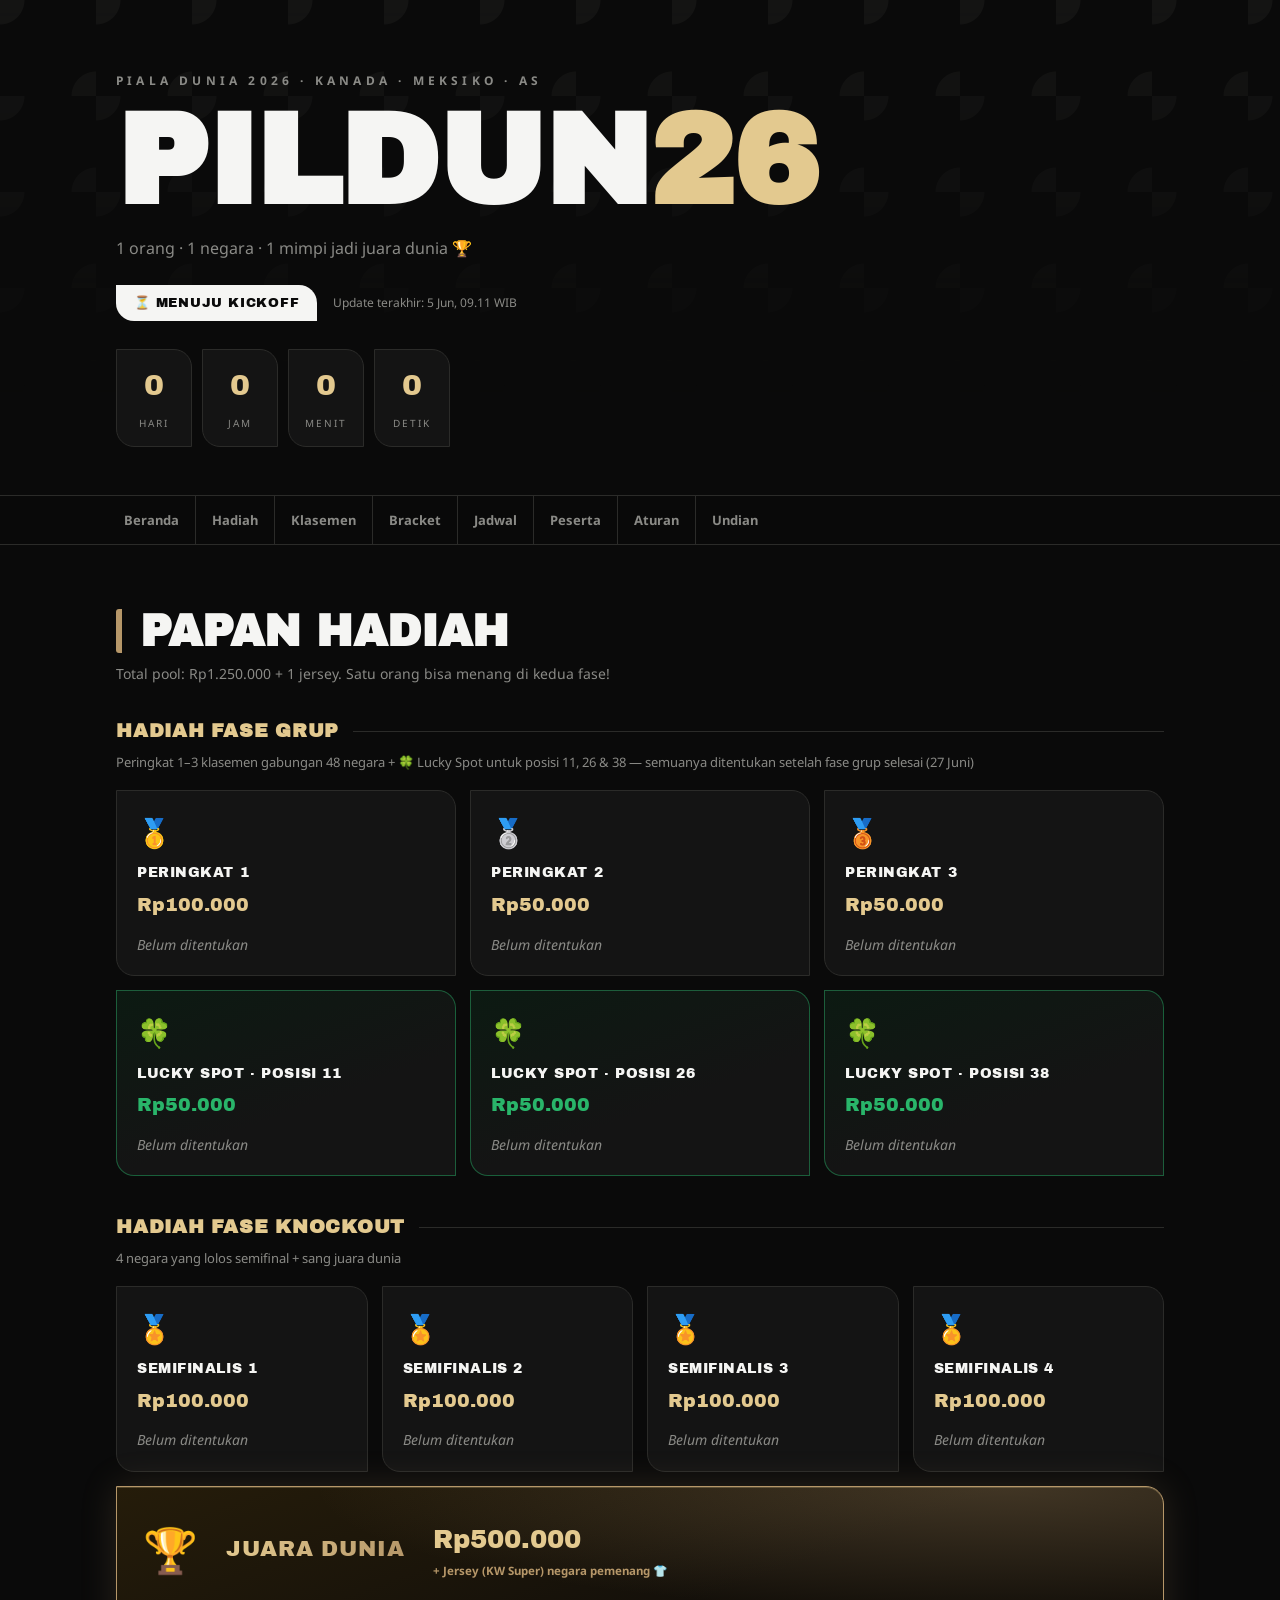
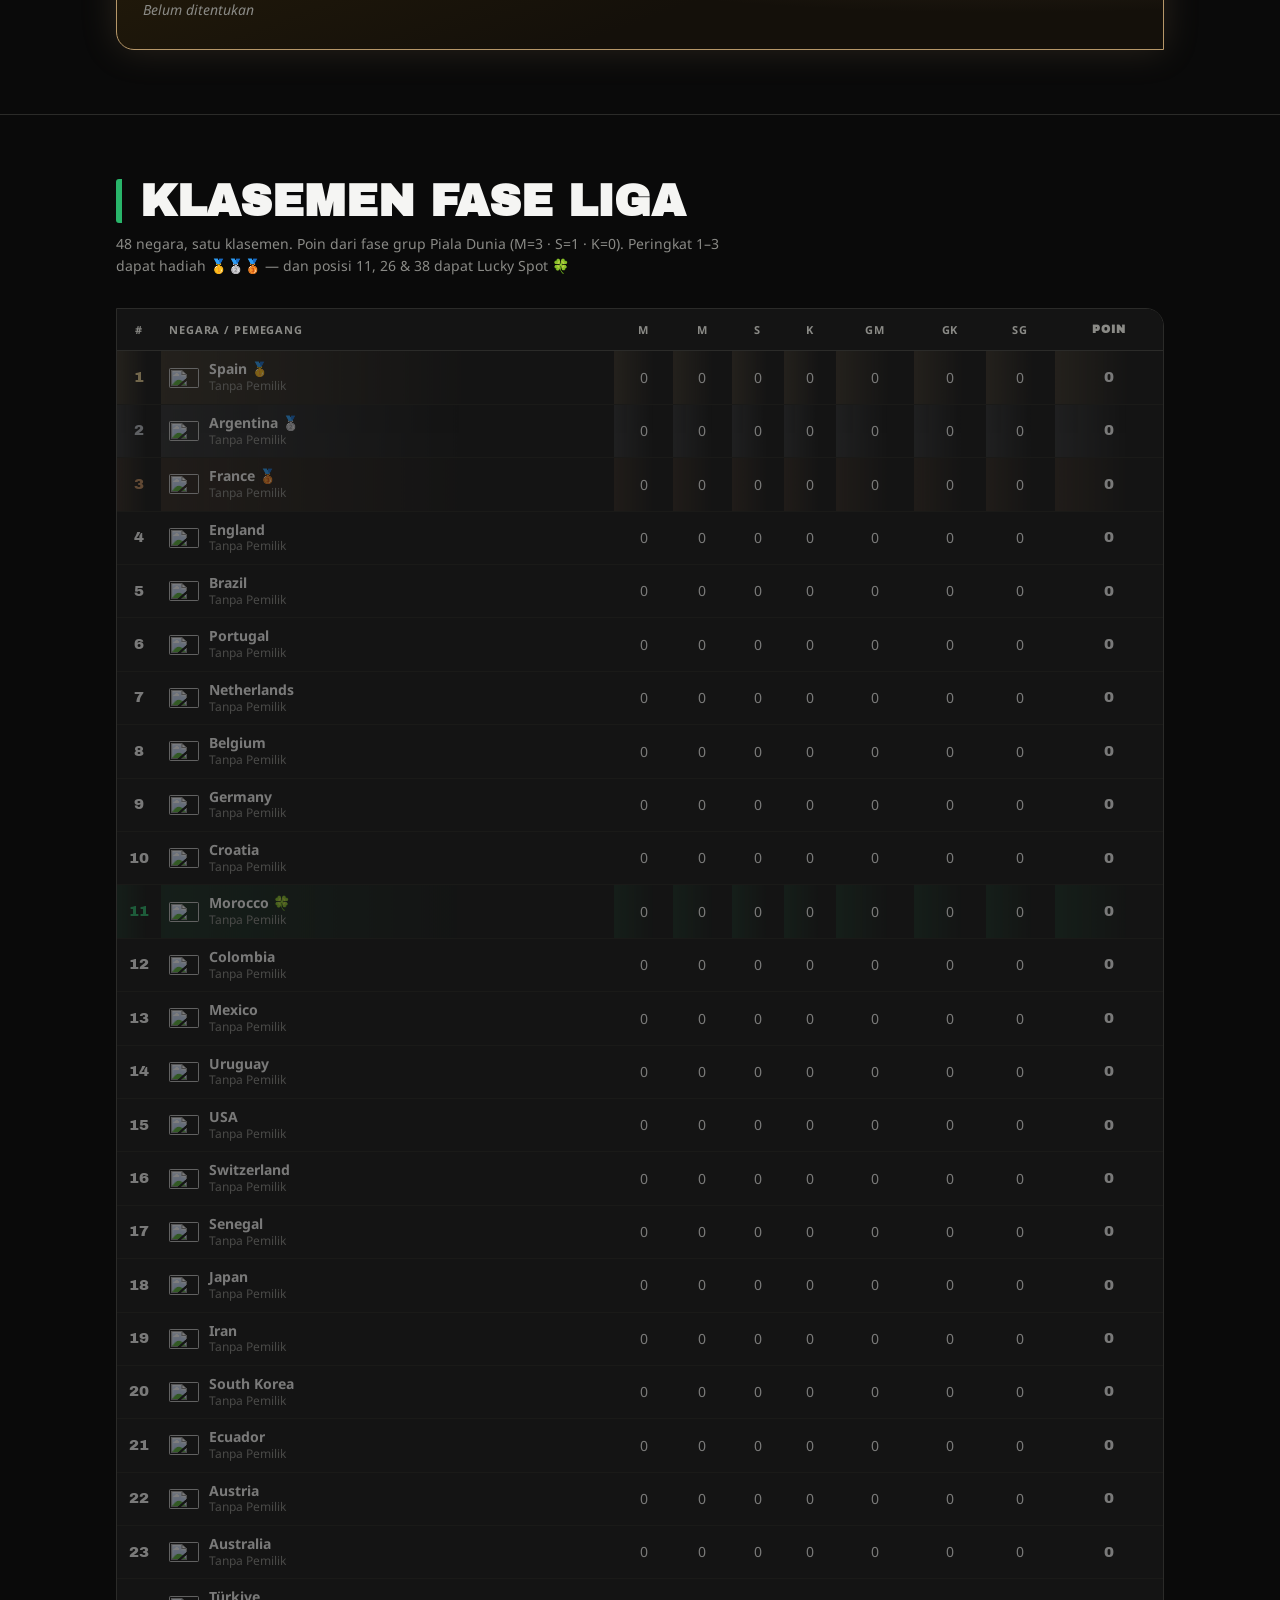
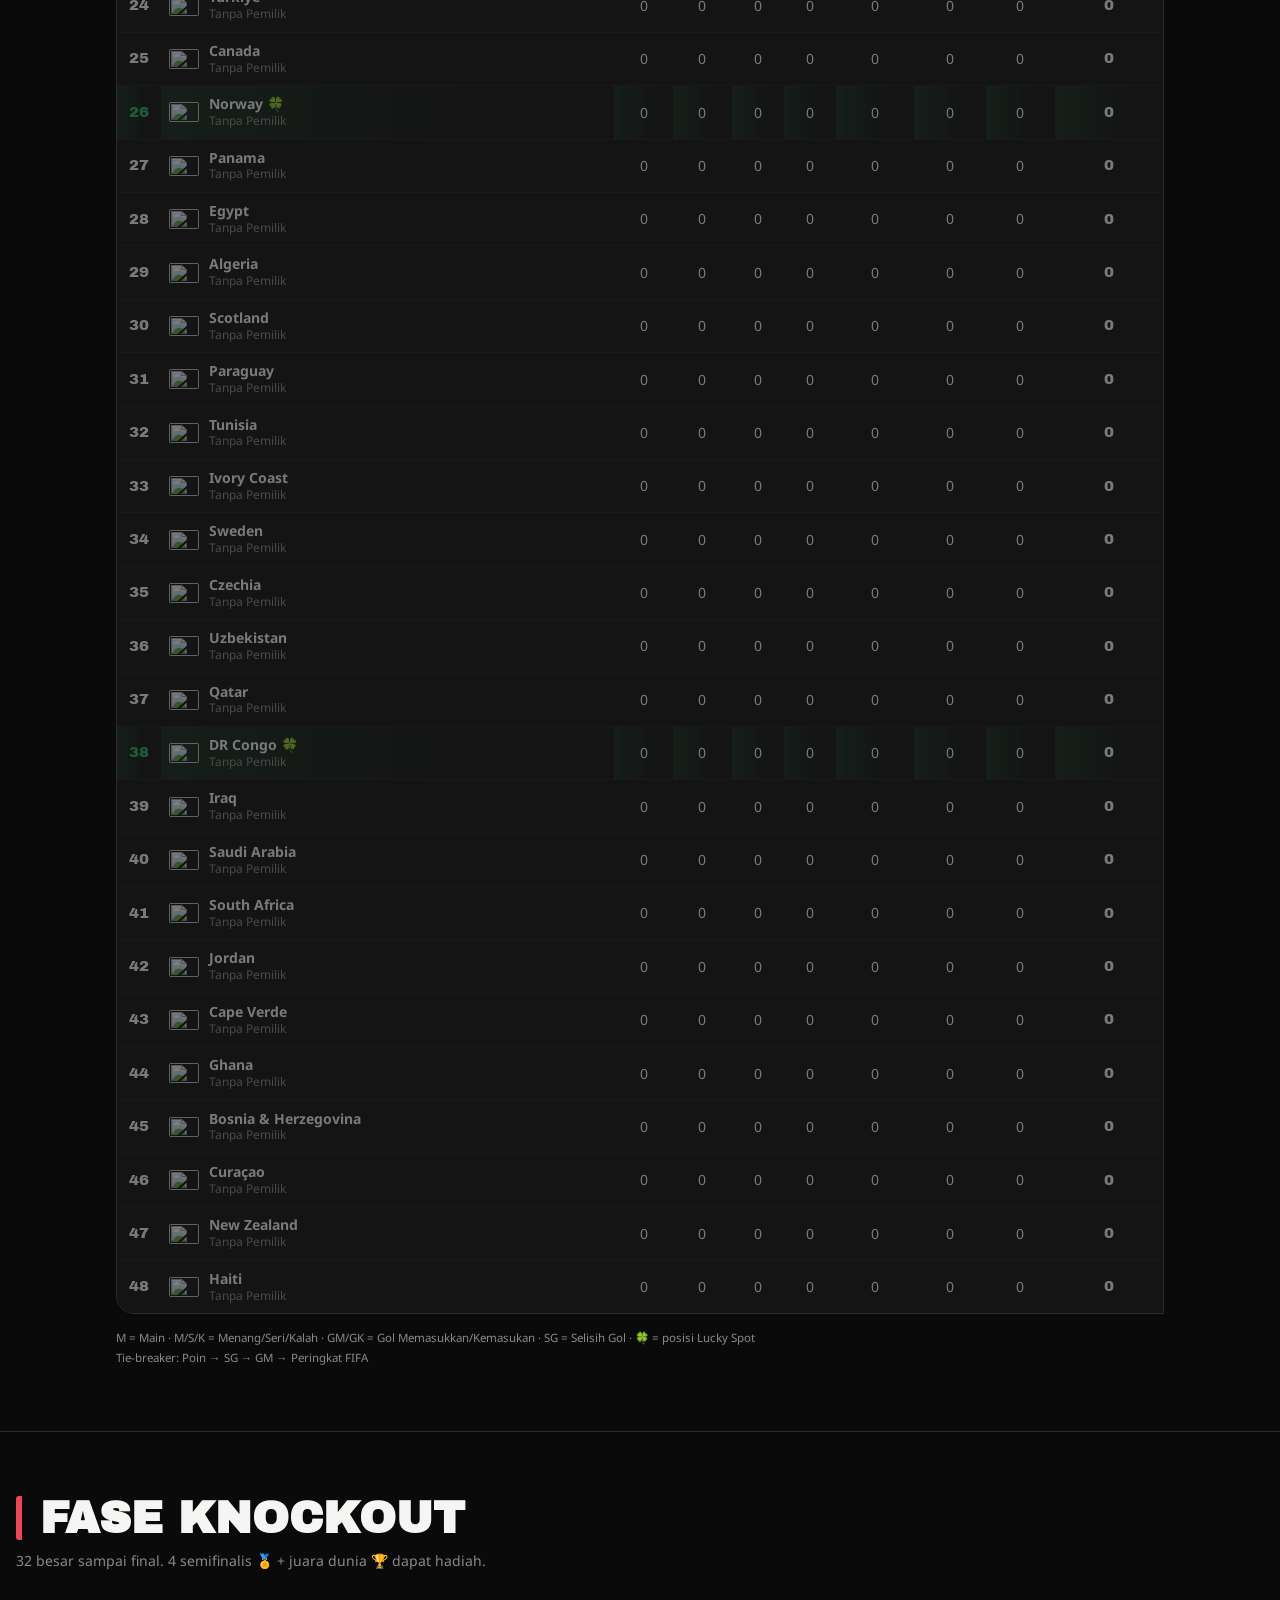
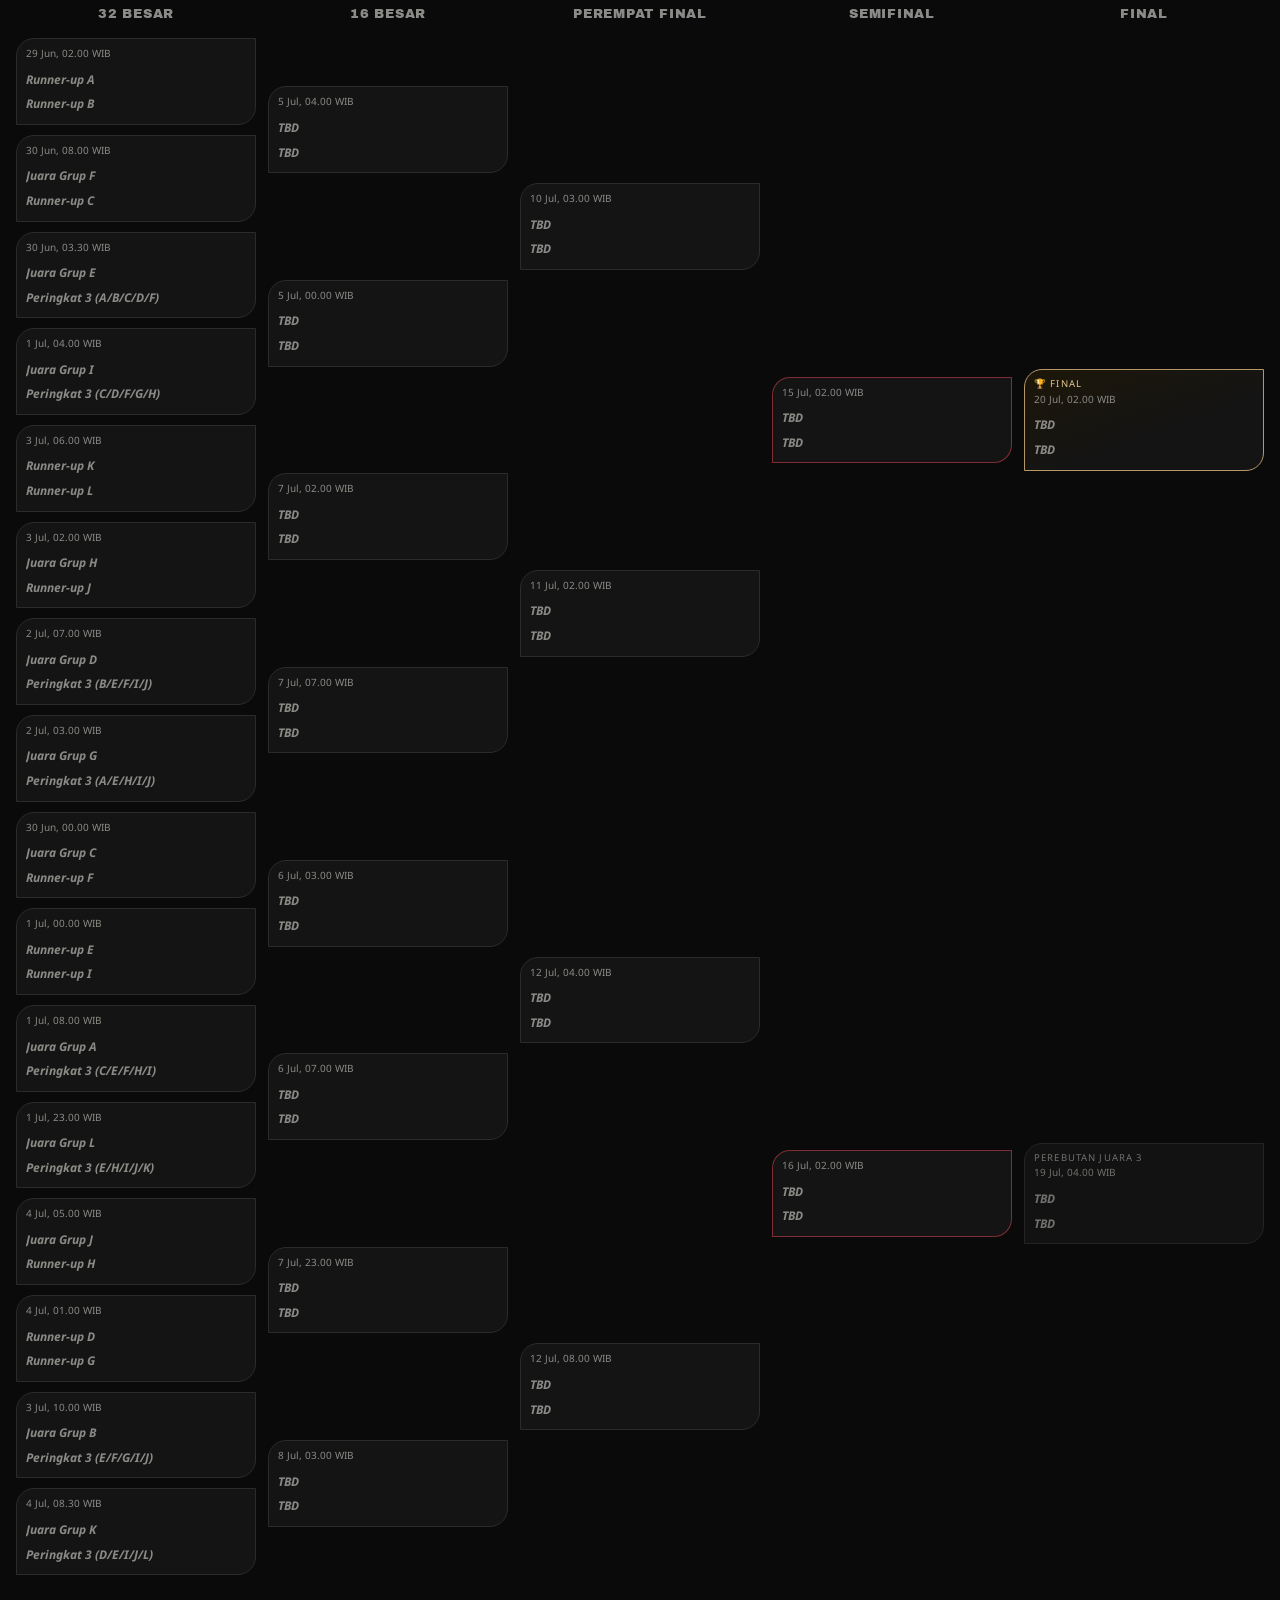
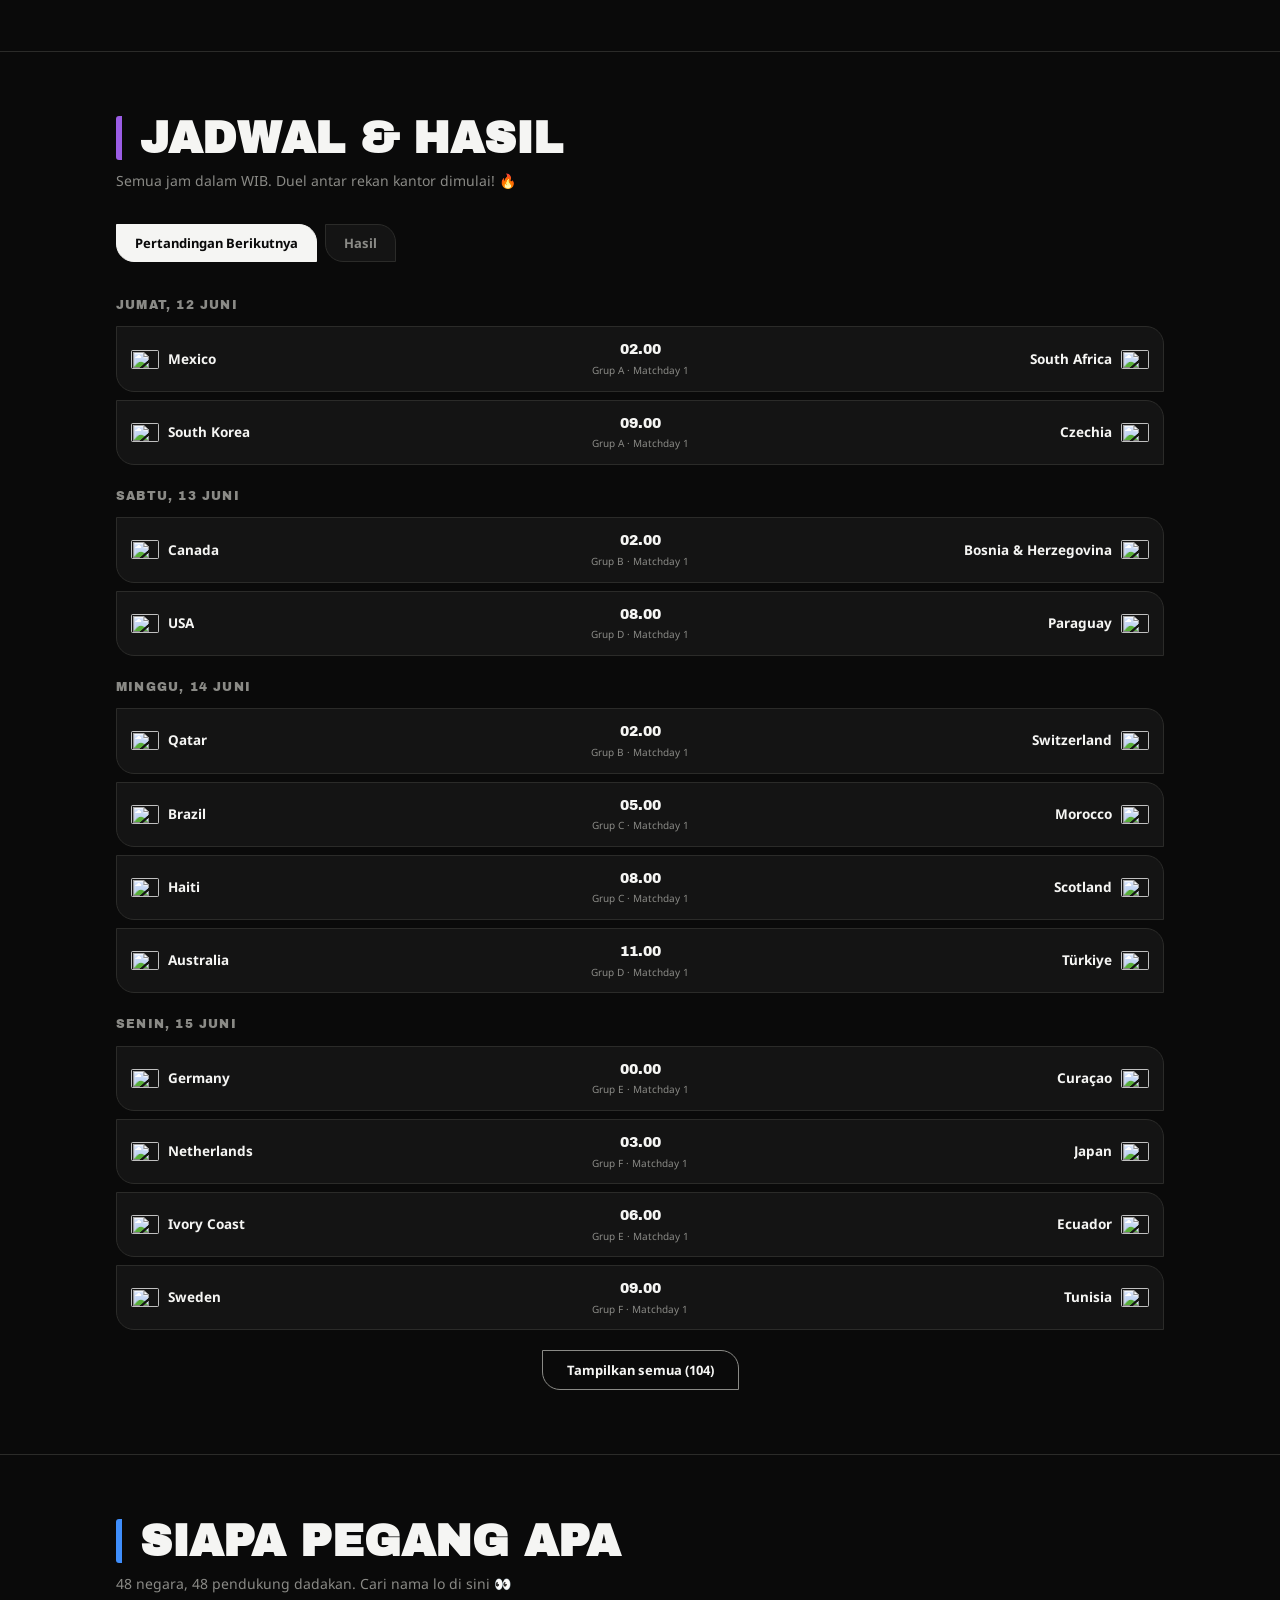
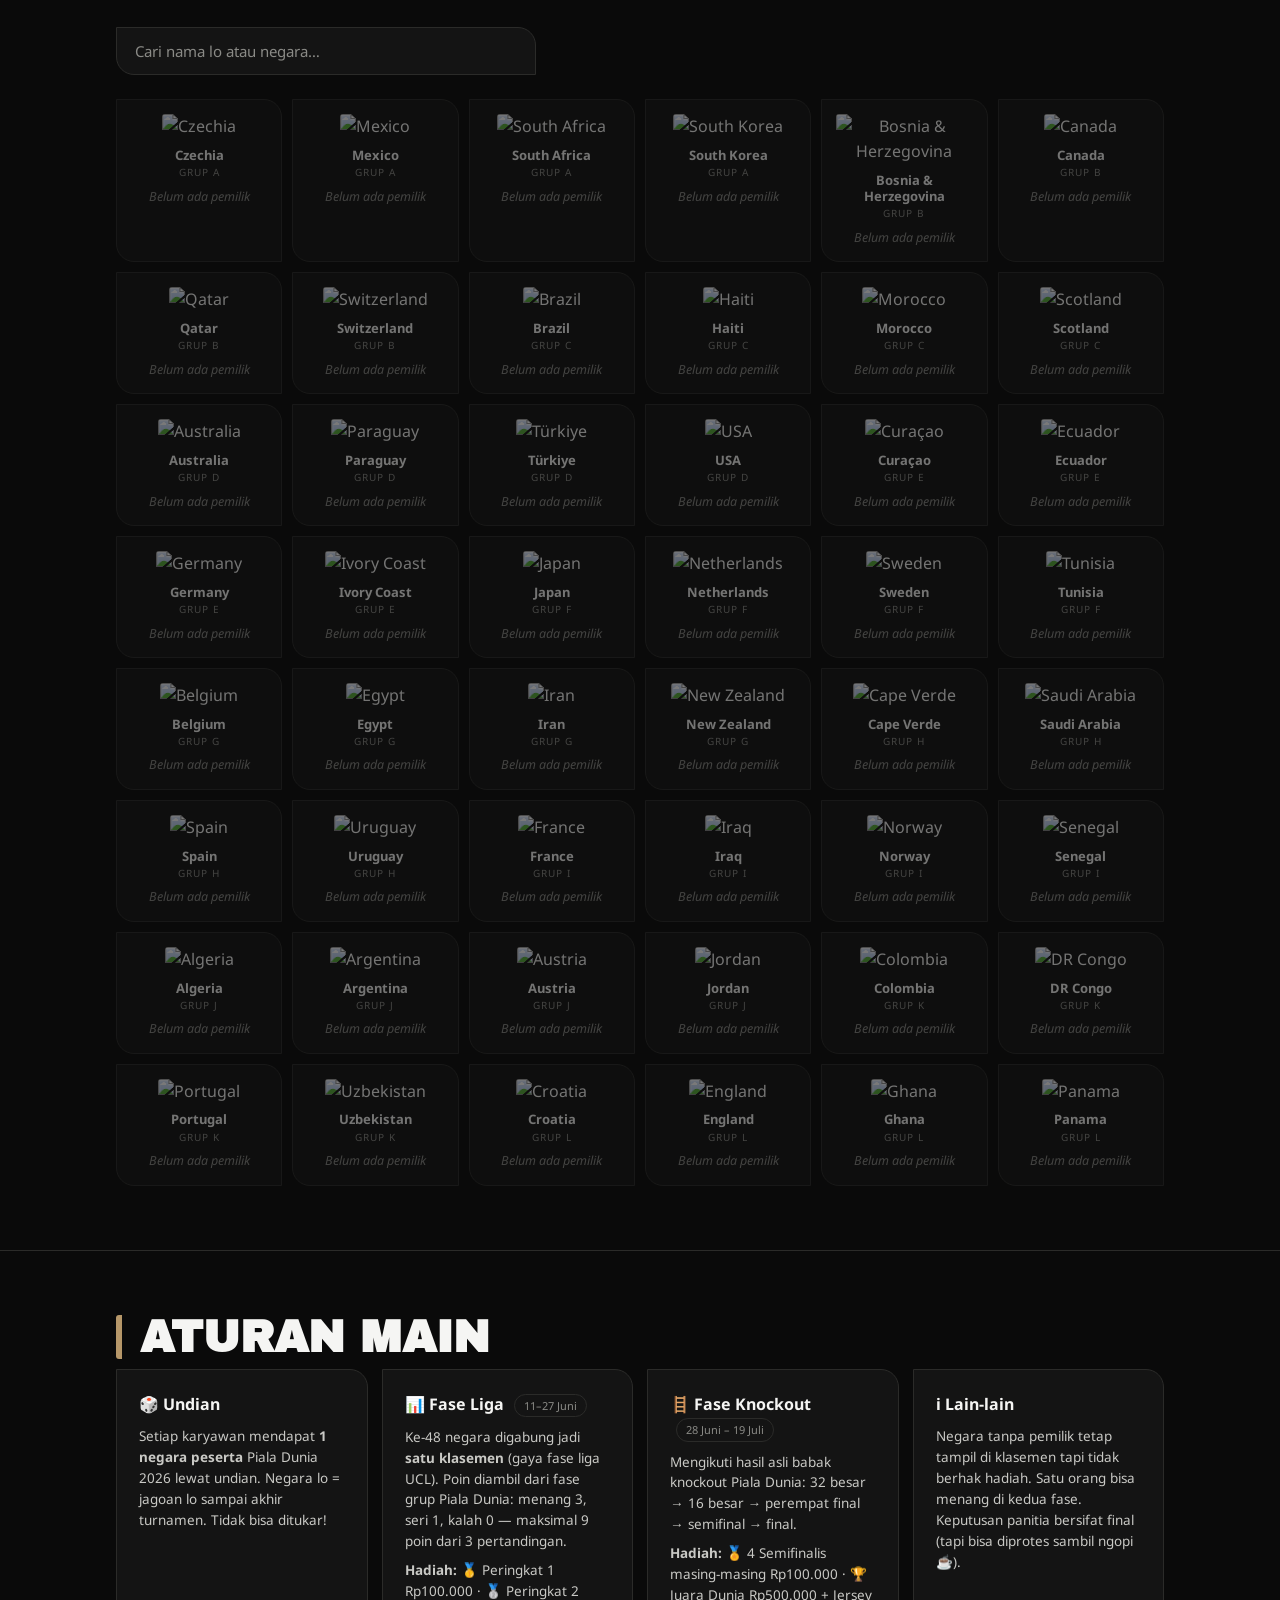
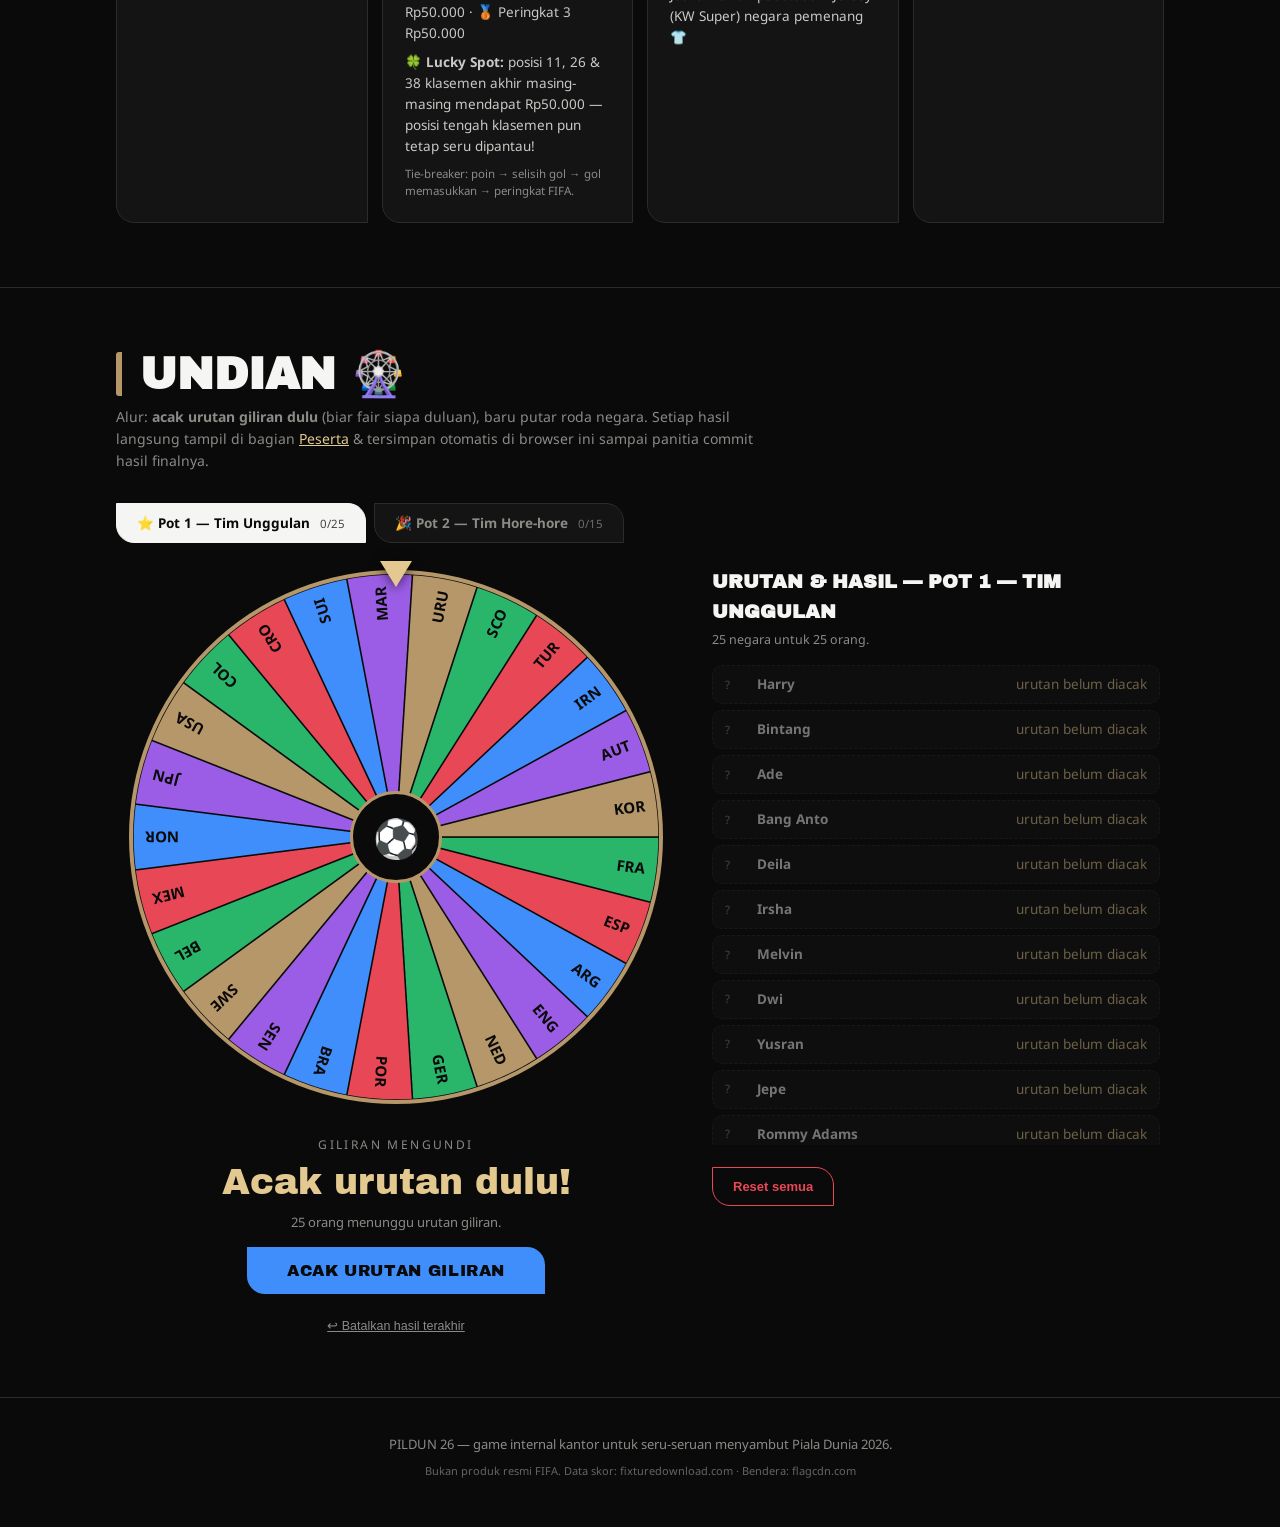
==== index.html @ f223edbf "feat: undian pindah ke section halaman utama + acak giliran + finalisasi + Beranda - Section Undian " ====
<!DOCTYPE html>
<html lang="id">
<head>
  <meta charset="UTF-8">
  <meta name="viewport" content="width=device-width, initial-scale=1.0">
  <meta name="robots" content="noindex, nofollow">
  <title>PILDUN 26 ⚽ Piala Dunia 2026</title>
  <meta name="description" content="Papan skor game sweepstakes Piala Dunia 2026 kantor — siapa pegang negara apa, siapa dapat hadiah.">
  <link rel="preconnect" href="https://fonts.googleapis.com">
  <link rel="preconnect" href="https://fonts.gstatic.com" crossorigin>
  <link href="https://fonts.googleapis.com/css2?family=Archivo+Black&family=Noto+Sans:ital,wght@0,400;0,600;0,700;1,400&display=swap" rel="stylesheet">
  <link rel="stylesheet" href="css/style.css">
  <link rel="icon" href="data:image/svg+xml,<svg xmlns=%22http://www.w3.org/2000/svg%22 viewBox=%220 0 100 100%22><text y=%22.9em%22 font-size=%2290%22>⚽</text></svg>">
</head>
<body>

  <!-- ===== BERANDA ===== -->
  <header class="hero" id="beranda">
    <div class="hero-pattern" aria-hidden="true"></div>
    <div class="container">
      <p class="hero-kicker">PIALA DUNIA 2026 · KANADA · MEKSIKO · AS</p>
      <h1 class="hero-title">PILDUN<span class="gold">26</span></h1>
      <p class="hero-sub">1 orang · 1 negara · 1 mimpi jadi juara dunia 🏆</p>
      <div class="hero-status">
        <span class="phase-badge" id="phase-badge">…</span>
        <span class="updated" id="updated-at"></span>
      </div>
      <div class="countdown" id="countdown" hidden>
        <div class="cd-box"><span class="cd-num" id="cd-d">0</span><span class="cd-label">Hari</span></div>
        <div class="cd-box"><span class="cd-num" id="cd-h">0</span><span class="cd-label">Jam</span></div>
        <div class="cd-box"><span class="cd-num" id="cd-m">0</span><span class="cd-label">Menit</span></div>
        <div class="cd-box"><span class="cd-num" id="cd-s">0</span><span class="cd-label">Detik</span></div>
      </div>
    </div>
  </header>

  <nav class="topnav">
    <div class="container nav-links">
      <a href="#beranda">Beranda</a>
      <a href="#hadiah">Hadiah</a>
      <a href="#klasemen">Klasemen</a>
      <a href="#bracket">Bracket</a>
      <a href="#jadwal">Jadwal</a>
      <a href="#peserta">Peserta</a>
      <a href="#aturan">Aturan</a>
      <a href="#undian">Undian</a>
    </div>
  </nav>

  <main>
    <!-- ===== PAPAN HADIAH ===== -->
    <section id="hadiah" class="section accent-gold">
      <div class="container">
        <h2 class="section-title">PAPAN HADIAH</h2>
        <p class="section-sub">Total pool: Rp1.250.000 + 1 jersey. Satu orang bisa menang di kedua fase!</p>
        <h3 class="prize-group-title">Hadiah Fase Grup</h3>
        <p class="prize-group-sub">Peringkat 1–3 klasemen gabungan 48 negara + 🍀 Lucky Spot untuk posisi 11, 26 &amp; 38 — semuanya ditentukan setelah fase grup selesai (27 Juni)</p>
        <div class="prize-grid" id="prize-grid-grup"><!-- diisi JS --></div>
        <div class="prize-grid prize-grid-lucky" id="prize-grid-lucky"><!-- diisi JS --></div>
        <h3 class="prize-group-title">Hadiah Fase Knockout</h3>
        <p class="prize-group-sub">4 negara yang lolos semifinal + sang juara dunia</p>
        <div class="prize-grid" id="prize-grid-ko"><!-- diisi JS --></div>
      </div>
    </section>

    <!-- ===== KLASEMEN ===== -->
    <section id="klasemen" class="section accent-green">
      <div class="container">
        <h2 class="section-title">KLASEMEN FASE LIGA</h2>
        <p class="section-sub" id="klasemen-sub">48 negara, satu klasemen. Poin dari fase grup Piala Dunia (M=3 · S=1 · K=0). Peringkat 1–3 dapat hadiah 🥇🥈🥉 — dan posisi 11, 26 &amp; 38 dapat Lucky Spot 🍀</p>
        <div class="table-wrap">
          <table class="league-table" id="league-table">
            <thead>
              <tr>
                <th class="col-rank">#</th>
                <th class="col-team">Negara / Pemegang</th>
                <th class="col-num">M</th>
                <th class="col-num hide-sm">M</th>
                <th class="col-num hide-sm">S</th>
                <th class="col-num hide-sm">K</th>
                <th class="col-num hide-sm">GM</th>
                <th class="col-num hide-sm">GK</th>
                <th class="col-num">SG</th>
                <th class="col-num col-pts">Poin</th>
              </tr>
            </thead>
            <tbody id="league-body"><!-- diisi JS --></tbody>
          </table>
        </div>
        <p class="table-note">M = Main · M/S/K = Menang/Seri/Kalah · GM/GK = Gol Memasukkan/Kemasukan · SG = Selisih Gol · 🍀 = posisi Lucky Spot<br>Tie-breaker: Poin → SG → GM → Peringkat FIFA</p>
      </div>
    </section>

    <!-- ===== BRACKET ===== -->
    <section id="bracket" class="section accent-red">
      <div class="container container-wide">
        <h2 class="section-title">FASE KNOCKOUT</h2>
        <p class="section-sub">32 besar sampai final. 4 semifinalis 🏅 + juara dunia 🏆 dapat hadiah.</p>
        <p class="scroll-hint">Geser ke samping untuk lihat babak berikutnya →</p>
        <div class="bracket-scroll">
          <div class="bracket" id="bracket-grid"><!-- diisi JS --></div>
        </div>
      </div>
    </section>

    <!-- ===== JADWAL & HASIL ===== -->
    <section id="jadwal" class="section accent-purple">
      <div class="container">
        <h2 class="section-title">JADWAL &amp; HASIL</h2>
        <p class="section-sub">Semua jam dalam WIB. Duel antar rekan kantor dimulai! 🔥</p>
        <div class="match-tabs">
          <button class="tab active" data-tab="upcoming">Pertandingan Berikutnya</button>
          <button class="tab" data-tab="results">Hasil</button>
        </div>
        <div class="match-list" id="match-list"><!-- diisi JS --></div>
        <button class="btn-more" id="btn-more" hidden>Tampilkan lebih banyak</button>
      </div>
    </section>

    <!-- ===== PESERTA ===== -->
    <section id="peserta" class="section accent-blue">
      <div class="container">
        <h2 class="section-title">SIAPA PEGANG APA</h2>
        <p class="section-sub">48 negara, 48 pendukung dadakan. Cari nama lo di sini 👀</p>
        <input type="search" class="search-box" id="search-box" placeholder="Cari nama lo atau negara…" autocomplete="off">
        <div class="participant-grid" id="participant-grid"><!-- diisi JS --></div>
      </div>
    </section>

    <!-- ===== ATURAN ===== -->
    <section id="aturan" class="section accent-gold">
      <div class="container">
        <h2 class="section-title">ATURAN MAIN</h2>
        <div class="rules">
          <div class="rule-card">
            <h3>🎲 Undian</h3>
            <p>Setiap karyawan mendapat <strong>1 negara peserta</strong> Piala Dunia 2026 lewat undian. Negara lo = jagoan lo sampai akhir turnamen. Tidak bisa ditukar!</p>
          </div>
          <div class="rule-card">
            <h3>📊 Fase Liga <span class="rule-date">11–27 Juni</span></h3>
            <p>Ke-48 negara digabung jadi <strong>satu klasemen</strong> (gaya fase liga UCL). Poin diambil dari fase grup Piala Dunia: menang 3, seri 1, kalah 0 — maksimal 9 poin dari 3 pertandingan.</p>
            <p><strong>Hadiah:</strong> 🥇 Peringkat 1 Rp100.000 · 🥈 Peringkat 2 Rp50.000 · 🥉 Peringkat 3 Rp50.000</p>
            <p><strong>🍀 Lucky Spot:</strong> posisi 11, 26 &amp; 38 klasemen akhir masing-masing mendapat Rp50.000 — posisi tengah klasemen pun tetap seru dipantau!</p>
            <p class="rule-fine">Tie-breaker: poin → selisih gol → gol memasukkan → peringkat FIFA.</p>
          </div>
          <div class="rule-card">
            <h3>🪜 Fase Knockout <span class="rule-date">28 Juni – 19 Juli</span></h3>
            <p>Mengikuti hasil asli babak knockout Piala Dunia: 32 besar → 16 besar → perempat final → semifinal → final.</p>
            <p><strong>Hadiah:</strong> 🏅 4 Semifinalis masing-masing Rp100.000 · 🏆 Juara Dunia Rp500.000 + Jersey (KW Super) negara pemenang 👕</p>
          </div>
          <div class="rule-card">
            <h3>ℹ️ Lain-lain</h3>
            <p>Negara tanpa pemilik tetap tampil di klasemen tapi tidak berhak hadiah. Satu orang bisa menang di kedua fase. Keputusan panitia bersifat final (tapi bisa diprotes sambil ngopi ☕).</p>
          </div>
        </div>
      </div>
    </section>
    <!-- ===== UNDIAN (panitia) ===== -->
    <section id="undian" class="section accent-gold">
      <div class="container">
        <h2 class="section-title">UNDIAN 🎡</h2>
        <p class="section-sub">Alur: <strong>acak urutan giliran dulu</strong> (biar fair siapa duluan), baru putar roda negara. Setiap hasil langsung tampil di bagian <a href="#peserta" style="color:var(--gold-bright)">Peserta</a> &amp; tersimpan otomatis di browser ini sampai panitia commit hasil finalnya.</p>

        <div class="draw-locked" id="draw-locked" hidden>
          🎉 <strong>Undian sudah selesai!</strong> Semua hasil sudah final — lihat di bagian <a href="#peserta">Peserta</a>.
        </div>

        <div id="draw-app">
          <div class="pot-tabs">
            <button class="pot-tab active" data-pot="1">⭐ Pot 1 — Tim Unggulan <span class="pot-progress" id="prog-1"></span></button>
            <button class="pot-tab" data-pot="2">🎉 Pot 2 — Tim Hore-hore <span class="pot-progress" id="prog-2"></span></button>
          </div>

          <div class="draw-layout">
            <div class="wheel-box">
              <div class="wheel-wrap">
                <div class="wheel-pointer"></div>
                <div class="wheel-hub">⚽</div>
                <canvas id="wheel" width="1080" height="1080"></canvas>
              </div>
              <div class="turn-box">
                <div class="turn-label">Giliran Mengundi</div>
                <div class="turn-name" id="turn-name">—</div>
                <div class="turn-count" id="turn-count"></div>
              </div>
              <button class="btn-shuffle" id="btn-shuffle" hidden>ACAK URUTAN GILIRAN</button>
              <button class="btn-spin" id="btn-spin" hidden>PUTAR! 🎡</button>
              <button class="btn-undo" id="btn-undo" hidden>↩ Batalkan hasil terakhir</button>
            </div>

            <div class="result-panel">
              <h2 id="panel-title">URUTAN &amp; HASIL</h2>
              <p class="rp-sub" id="panel-sub"></p>
              <div class="result-list" id="result-list"></div>
              <div class="export-box">
                <button class="btn-reset" id="btn-reset">Reset semua</button>
              </div>
            </div>
          </div>

          <!-- Muncul hanya setelah KEDUA pot selesai diundi -->
          <div class="finalize-box" id="finalize-box" hidden>
            <h3>🏁 Undian selesai — saatnya finalisasi!</h3>
            <p>Hasil di atas baru tersimpan di browser laptop ini. Supaya <strong>permanen &amp; tampil untuk semua orang</strong>, salin file di bawah, paste ke <code>data/participants.json</code> di GitHub (tombol ✏️), lalu commit. Setelah itu fitur undian otomatis terkunci.</p>
            <button class="btn-export" id="btn-export">📋 Salin participants.json</button>
            <textarea id="export-area" hidden readonly></textarea>
          </div>
        </div>
      </div>
    </section>
  </main>

  <footer class="footer">
    <div class="container">
      <p>PILDUN 26 — game internal kantor untuk seru-seruan menyambut Piala Dunia 2026.</p>
      <p class="footer-fine">Bukan produk resmi FIFA. Data skor: fixturedownload.com · Bendera: flagcdn.com</p>
    </div>
  </footer>

  <script src="js/app.js"></script>
  <script src="js/draw.js"></script>
</body>
</html>
---- css/style.css ----
/* ============================================================
   PILDUN 26 — UI terinspirasi FIFA World Cup 26™
   Bahasa desain: hitam-putih-emas, bentuk kotak + seperempat
   lingkaran (signature "26"), tipografi bold stacked,
   aksen multiwarna ala 16 host city.
   ============================================================ */

:root {
  --black: #0a0a0a;
  --black-2: #141414;
  --black-3: #1d1d1d;
  --white: #f5f5f3;
  --grey: #8a8a86;
  --grey-dark: #2b2b29;

  /* Emas trofi — dipakai KHUSUS zona hadiah & juara */
  --gold: #b69769;
  --gold-bright: #e3c98f;
  --silver: #b8bcc4;
  --bronze: #c08a5c;

  /* Aksen "host city" per section */
  --green: #29b56a;   /* klasemen — hijau pitch */
  --red: #e84855;     /* bracket */
  --blue: #3f8efc;    /* peserta */
  --purple: #9b5de5;  /* jadwal */

  --font-display: 'Archivo Black', sans-serif;
  --font-body: 'Noto Sans', sans-serif;

  /* Signature shape: radius hanya di 2 sudut diagonal */
  --r: 18px;
  --radius-26: 0 var(--r) 0 var(--r);
  --radius-26-alt: var(--r) 0 var(--r) 0;
}

* { margin: 0; padding: 0; box-sizing: border-box; }

html { scroll-behavior: smooth; scroll-padding-top: 64px; }

body {
  background: var(--black);
  color: var(--white);
  font-family: var(--font-body);
  line-height: 1.55;
  -webkit-font-smoothing: antialiased;
}

.container { max-width: 1080px; margin: 0 auto; padding: 0 16px; }
.container-wide { max-width: 1400px; } /* bracket butuh ruang lebih lega */
.gold { color: var(--gold-bright); }

/* ===== HERO ===== */
.hero {
  position: relative;
  padding: 72px 0 48px;
  overflow: hidden;
  border-bottom: 1px solid var(--grey-dark);
}

/* Pattern 48 bentuk: grid kotak + seperempat lingkaran, low opacity */
.hero-pattern {
  position: absolute; inset: 0;
  background-image:
    radial-gradient(circle at 100% 100%, var(--grey-dark) 0 24px, transparent 25px),
    radial-gradient(circle at 0 0, var(--grey-dark) 0 24px, transparent 25px);
  background-size: 96px 96px;
  opacity: .35;
  mask-image: linear-gradient(180deg, rgba(0,0,0,.9), transparent 80%);
  -webkit-mask-image: linear-gradient(180deg, rgba(0,0,0,.9), transparent 80%);
}

.hero .container { position: relative; }

.hero-kicker {
  font-size: 12px; letter-spacing: .35em; color: var(--grey);
  margin-bottom: 12px; font-weight: 700;
}

.hero-title {
  font-family: var(--font-display);
  font-size: clamp(56px, 12vw, 128px);
  line-height: .92;
  letter-spacing: -.01em;
}

.hero-sub { margin-top: 16px; color: var(--grey); font-size: 16px; }

.hero-status { margin-top: 24px; display: flex; align-items: center; gap: 16px; flex-wrap: wrap; }

.phase-badge {
  font-family: var(--font-display);
  font-size: 13px;
  padding: 8px 18px;
  background: var(--white); color: var(--black);
  border-radius: var(--radius-26);
  text-transform: uppercase; letter-spacing: .06em;
}
.phase-badge.phase-pre { background: var(--white); }
.phase-badge.phase-liga { background: var(--green); color: var(--black); }
.phase-badge.phase-knockout { background: var(--red); color: var(--white); }
.phase-badge.phase-selesai { background: linear-gradient(135deg, var(--gold), var(--gold-bright)); color: var(--black); }

.updated { font-size: 12px; color: var(--grey); }

/* Countdown */
.countdown { display: flex; gap: 10px; margin-top: 28px; }
.cd-box {
  background: var(--black-2);
  border: 1px solid var(--grey-dark);
  border-radius: var(--radius-26);
  padding: 12px 0;
  width: 76px;
  text-align: center;
}
.cd-num { font-family: var(--font-display); font-size: 30px; display: block; color: var(--gold-bright); }
.cd-label { font-size: 10px; letter-spacing: .2em; text-transform: uppercase; color: var(--grey); }

/* ===== NAV ===== */
.topnav {
  position: sticky; top: 0; z-index: 50;
  background: rgba(10,10,10,.92);
  backdrop-filter: blur(8px);
  border-bottom: 1px solid var(--grey-dark);
}
.nav-links { display: flex; align-items: center; overflow-x: auto; padding: 0 8px; scrollbar-width: none; }
.nav-links::-webkit-scrollbar { display: none; }
.nav-links a {
  color: var(--grey); text-decoration: none; font-size: 13px; font-weight: 700;
  padding: 14px 16px; white-space: nowrap; transition: color .15s;
}
.nav-links a + a { border-left: 1px solid var(--grey-dark); }
.nav-links a:hover { color: var(--white); }

/* ===== SECTIONS ===== */
.section { padding: 64px 0; border-bottom: 1px solid var(--grey-dark); }

.section-title {
  font-family: var(--font-display);
  font-size: clamp(28px, 5vw, 44px);
  line-height: 1;
  margin-bottom: 10px;
  padding-left: 18px;
  border-left: 6px solid var(--accent, var(--white));
  border-radius: 3px;
}
.section-sub { color: var(--grey); font-size: 14px; margin-bottom: 32px; max-width: 640px; }

.accent-gold { --accent: var(--gold); }
.accent-green { --accent: var(--green); }
.accent-red { --accent: var(--red); }
.accent-blue { --accent: var(--blue); }
.accent-purple { --accent: var(--purple); }

/* ===== PAPAN HADIAH ===== */
.prize-group-title {
  font-family: var(--font-display);
  font-size: 19px;
  text-transform: uppercase;
  letter-spacing: .04em;
  color: var(--gold-bright);
  margin: 36px 0 6px;
  display: flex; align-items: center; gap: 14px;
}
.prize-group-title:first-of-type { margin-top: 0; }
.prize-group-title::after { content: ''; flex: 1; height: 1px; background: var(--grey-dark); }
.prize-group-sub { font-size: 13px; color: var(--grey); margin-bottom: 18px; }

.prize-grid {
  display: grid;
  grid-template-columns: repeat(auto-fit, minmax(220px, 1fr));
  gap: 14px;
}
.prize-card {
  background: var(--black-2);
  border: 1px solid var(--grey-dark);
  border-radius: var(--radius-26);
  padding: 20px;
  position: relative;
  overflow: hidden;
}
.prize-card.won { border-color: var(--gold); background: linear-gradient(160deg, #1d1709, var(--black-2) 55%); }

/* Lucky Spot 🍀 — satu baris sendiri, aksen hijau biar kelihatan beda */
.prize-grid-lucky { grid-template-columns: repeat(3, 1fr); margin-top: 14px; }
.prize-card.lucky-card { border-color: rgba(41,181,106,.45); background: linear-gradient(160deg, #0c1a12, var(--black-2) 60%); }
.lucky-card .prize-amount { color: var(--green); }
.prize-card.lucky-card.won { border-color: var(--green); }
@media (max-width: 640px) { .prize-grid-lucky { grid-template-columns: 1fr; } }

/* Kartu Juara Dunia — full-width, emas, mewah, beda sendiri */
.prize-card.champion-card {
  grid-column: 1 / -1;
  border: 1px solid var(--gold);
  background:
    radial-gradient(ellipse at 85% 0%, rgba(182,151,105,.28), transparent 55%),
    linear-gradient(160deg, #251c0a, #14100a 60%);
  box-shadow: 0 0 36px rgba(182,151,105,.18), inset 0 1px 0 rgba(227,201,143,.25);
  padding: 28px 26px;
  display: flex; flex-wrap: wrap; align-items: center; gap: 6px 28px;
}
.champion-card .prize-icon { font-size: 44px; }
.champion-card .prize-label {
  font-size: 22px; margin: 0;
  background: linear-gradient(90deg, var(--gold-bright), var(--gold));
  -webkit-background-clip: text; background-clip: text; color: transparent;
}
.champion-card .prize-amount { font-size: 26px; margin: 0; }
.champion-card .prize-winner, .champion-card .prize-tbd { width: 100%; margin-top: 10px; }
.prize-card.champion-card.won {
  border-color: var(--gold-bright);
  box-shadow: 0 0 56px rgba(227,201,143,.35), inset 0 1px 0 rgba(227,201,143,.35);
}
.prize-icon { font-size: 28px; }
.prize-label {
  font-family: var(--font-display); font-size: 14px; margin: 8px 0 14px;
  text-transform: uppercase; letter-spacing: .04em;
}
.prize-amount {
  font-family: var(--font-display); font-size: 19px; color: var(--gold-bright);
  margin: -8px 0 14px;
}
.prize-amount small { font-family: var(--font-body); font-weight: 700; font-size: 11.5px; color: var(--gold); display: block; margin-top: 2px; }
.prize-winner { display: flex; align-items: center; gap: 10px; }
.prize-winner img { width: 34px; border-radius: 3px; }
.prize-winner .who strong { display: block; font-size: 15px; }
.prize-winner .who span { font-size: 12.5px; color: var(--gold-bright); }
.prize-tbd { color: var(--grey); font-size: 14px; font-style: italic; }

/* ===== KLASEMEN ===== */
.table-wrap { overflow-x: auto; border-radius: var(--radius-26); border: 1px solid var(--grey-dark); }
.league-table { width: 100%; border-collapse: collapse; background: var(--black-2); font-size: 14px; }
.league-table th {
  font-size: 11px; text-transform: uppercase; letter-spacing: .08em; color: var(--grey);
  padding: 12px 8px; text-align: center; border-bottom: 1px solid var(--grey-dark);
  background: var(--black-2);
}
.league-table th.col-team { text-align: left; }
.league-table td { padding: 10px 8px; text-align: center; border-bottom: 1px solid #1a1a18; }
.league-table tbody tr:last-child td { border-bottom: none; }
.league-table tbody tr:hover { background: #191919; }

.col-rank { width: 44px; }
.rank-num { font-family: var(--font-display); font-size: 15px; }

.team-cell { display: flex; align-items: center; gap: 10px; text-align: left; }
.team-cell img { width: 30px; height: 20px; object-fit: cover; border-radius: 2px; flex-shrink: 0; }
.team-cell .t-name { font-weight: 700; font-size: 14px; line-height: 1.2; }
.team-cell .t-holder { font-size: 12px; color: var(--grey); line-height: 1.3; }
.team-cell .t-holder.has-holder { color: #c9c9c5; }

.col-pts { font-family: var(--font-display); font-size: 15px; }
td.col-pts { color: var(--white); }

/* Zona hadiah 1-3 */
tr.zone-1 td { background: linear-gradient(90deg, rgba(182,151,105,.22), transparent 70%); }
tr.zone-2 td { background: linear-gradient(90deg, rgba(184,188,196,.16), transparent 70%); }
tr.zone-3 td { background: linear-gradient(90deg, rgba(192,138,92,.16), transparent 70%); }
tr.zone-1 .rank-num { color: var(--gold-bright); }
tr.zone-2 .rank-num { color: var(--silver); }
tr.zone-3 .rank-num { color: var(--bronze); }

/* Zona Lucky Spot 🍀 */
tr.zone-lucky td { background: linear-gradient(90deg, rgba(41,181,106,.15), transparent 70%); }
tr.zone-lucky .rank-num { color: var(--green); }

/* Negara tanpa pemilik */
tr.no-owner { opacity: .45; }

.table-note { font-size: 11.5px; color: var(--grey); margin-top: 14px; line-height: 1.7; }

/* ===== BRACKET ===== */
.scroll-hint { display: none; font-size: 12px; color: var(--grey); margin: -20px 0 16px; }
.bracket-scroll { overflow-x: auto; padding-bottom: 12px; }
.bracket { display: flex; gap: 12px; min-width: 1020px; }
.bracket-round { flex: 1; display: flex; flex-direction: column; }
.bracket-round-title {
  font-family: var(--font-display); font-size: 13px; text-align: center;
  color: var(--grey); margin-bottom: 14px; text-transform: uppercase; letter-spacing: .06em;
}
.bracket-matches { display: flex; flex-direction: column; justify-content: space-around; flex: 1; gap: 10px; }

.bracket-match {
  background: var(--black-2);
  border: 1px solid var(--grey-dark);
  border-radius: var(--radius-26-alt);
  padding: 7px 9px;
  font-size: 12px;
}
.bracket-match .bm-date { font-size: 10px; color: var(--grey); margin-bottom: 6px; }
.bm-team { display: flex; align-items: center; gap: 7px; padding: 3px 0; }
.bm-team img { width: 22px; height: 15px; object-fit: cover; border-radius: 2px; }
.bm-team .bm-name { flex: 1; font-weight: 700; white-space: nowrap; overflow: hidden; text-overflow: ellipsis; }
.bm-team .bm-holder { font-size: 10.5px; color: var(--grey); white-space: nowrap; overflow: hidden; text-overflow: ellipsis; max-width: 80px; }
.bm-team .bm-score { font-family: var(--font-display); font-size: 14px; min-width: 18px; text-align: right; }
.bm-team.bm-winner .bm-name, .bm-team.bm-winner .bm-score { color: var(--gold-bright); }
.bm-team.bm-loser { opacity: .4; }
.bm-team.bm-loser .bm-name { text-decoration: line-through; }
.bm-placeholder { color: var(--grey); font-style: italic; font-weight: 400; }

.bracket-match.bm-semi { border-color: rgba(232,72,85,.5); }
.bracket-match.bm-final { border-color: var(--gold); background: linear-gradient(160deg, #1d1709, var(--black-2) 60%); }
.bracket-match.bm-bronze { opacity: .8; }
.bm-tag { font-size: 9.5px; letter-spacing: .12em; text-transform: uppercase; color: var(--grey); }
.bm-final .bm-tag { color: var(--gold-bright); }

/* ===== JADWAL & HASIL ===== */
.match-tabs { display: flex; gap: 8px; margin-bottom: 20px; }
.tab {
  font-family: var(--font-body); font-weight: 700; font-size: 13px;
  background: var(--black-2); color: var(--grey);
  border: 1px solid var(--grey-dark); border-radius: var(--radius-26);
  padding: 9px 18px; cursor: pointer; transition: all .15s;
}
.tab.active { background: var(--white); color: var(--black); border-color: var(--white); }

.match-list { display: flex; flex-direction: column; gap: 8px; }

.match-day-label {
  font-family: var(--font-display); font-size: 12px; color: var(--grey);
  text-transform: uppercase; letter-spacing: .1em; margin: 14px 0 4px;
}

.match-card {
  display: grid;
  grid-template-columns: 1fr auto 1fr;
  align-items: center; gap: 10px;
  background: var(--black-2);
  border: 1px solid var(--grey-dark);
  border-radius: var(--radius-26);
  padding: 12px 14px;
}
.mc-side { display: flex; align-items: center; gap: 9px; min-width: 0; }
.mc-side.right { flex-direction: row-reverse; text-align: right; }
.mc-side img { width: 28px; height: 19px; object-fit: cover; border-radius: 2px; flex-shrink: 0; }
.mc-side .mc-team { min-width: 0; }
.mc-side .mc-name { font-weight: 700; font-size: 13.5px; white-space: nowrap; overflow: hidden; text-overflow: ellipsis; }
.mc-side .mc-holder { font-size: 11px; color: var(--grey); white-space: nowrap; overflow: hidden; text-overflow: ellipsis; }
.mc-center { text-align: center; min-width: 72px; }
.mc-score { font-family: var(--font-display); font-size: 19px; }
.mc-time { font-family: var(--font-display); font-size: 14px; color: var(--white); }
.mc-meta { font-size: 10px; color: var(--grey); margin-top: 2px; }

.btn-more {
  margin: 20px auto 0; display: block;
  font-family: var(--font-body); font-weight: 700; font-size: 13px;
  background: transparent; color: var(--white);
  border: 1px solid var(--grey); border-radius: var(--radius-26);
  padding: 10px 24px; cursor: pointer; transition: all .15s;
}
.btn-more:hover { background: var(--white); color: var(--black); }

/* ===== PESERTA ===== */
.search-box {
  width: 100%; max-width: 420px;
  background: var(--black-2); color: var(--white);
  border: 1px solid var(--grey-dark); border-radius: var(--radius-26);
  padding: 13px 18px; font-size: 15px; font-family: var(--font-body);
  margin-bottom: 24px; outline: none; transition: border-color .15s;
}
.search-box:focus { border-color: var(--blue); }
.search-box::placeholder { color: var(--grey); }

.participant-grid {
  display: grid;
  grid-template-columns: repeat(auto-fill, minmax(150px, 1fr));
  gap: 10px;
}
.p-card {
  background: var(--black-2);
  border: 1px solid var(--grey-dark);
  border-radius: var(--radius-26);
  padding: 14px;
  text-align: center;
  transition: transform .12s, border-color .12s;
}
.p-card:hover { transform: translateY(-2px); border-color: var(--blue); }
.p-card img { width: 52px; height: 35px; object-fit: cover; border-radius: 3px; margin-bottom: 8px; }
.p-card .p-country { font-weight: 700; font-size: 13px; line-height: 1.25; }
.p-card .p-group { font-size: 10px; color: var(--grey); letter-spacing: .1em; margin: 2px 0 6px; }
.p-card .p-name { font-size: 12.5px; color: var(--blue); font-weight: 600; }
.p-card.no-owner { opacity: .45; }
.p-card.no-owner .p-name { color: var(--grey); font-style: italic; font-weight: 400; }
.p-card.eliminated { border-style: dashed; }
.p-card.eliminated .p-country { text-decoration: line-through; opacity: .6; }
.p-card .p-status { font-size: 10px; margin-top: 5px; }

/* ===== ATURAN ===== */
.rules { display: grid; grid-template-columns: repeat(4, 1fr); gap: 14px; }
@media (max-width: 1000px) { .rules { grid-template-columns: repeat(2, 1fr); } }
@media (max-width: 640px) { .rules { grid-template-columns: 1fr; } }
.rule-card {
  background: var(--black-2);
  border: 1px solid var(--grey-dark);
  border-radius: var(--radius-26);
  padding: 22px;
}
.rule-card h3 { font-size: 16px; margin-bottom: 10px; }
.rule-card p { font-size: 13.5px; color: #c9c9c5; margin-bottom: 8px; }
.rule-card p:last-child { margin-bottom: 0; }
.rule-date {
  font-size: 11px; font-weight: 400; color: var(--grey);
  border: 1px solid var(--grey-dark); border-radius: 99px; padding: 2px 9px;
  vertical-align: middle; margin-left: 6px;
  display: inline-block; white-space: nowrap;
}
.rule-fine { font-size: 11.5px !important; color: var(--grey) !important; }

/* ===== FOOTER ===== */
.footer { padding: 36px 0 48px; text-align: center; color: var(--grey); font-size: 13px; }
.footer-fine { font-size: 11px; margin-top: 8px; opacity: .7; }

/* ===== RESPONSIVE ===== */

/* Bracket: di bawah lebar penuhnya, tampilkan hint geser */
@media (max-width: 1060px) {
  .scroll-hint { display: block; }
}

@media (max-width: 640px) {
  .hide-sm { display: none; }
  .section { padding: 44px 0; }
  .section-sub { font-size: 13px; }

  /* Hero & countdown */
  .hero { padding: 52px 0 40px; }
  .countdown { gap: 7px; }
  .cd-box { width: 64px; padding: 9px 0; }
  .cd-num { font-size: 24px; }
  .hero-status { gap: 10px; }

  /* Papan hadiah */
  .prize-group-title { font-size: 16px; }
  .prize-grid { grid-template-columns: repeat(auto-fit, minmax(160px, 1fr)); gap: 10px; }
  .prize-card { padding: 16px 14px; }
  .prize-label { font-size: 12.5px; }
  .prize-amount { font-size: 17px; }
  .prize-card.champion-card { padding: 22px 18px; gap: 4px 16px; }
  .champion-card .prize-icon { font-size: 34px; }
  .champion-card .prize-label { font-size: 18px; }
  .champion-card .prize-amount { font-size: 21px; }

  /* Klasemen */
  .team-cell img { width: 26px; height: 17px; }
  .league-table { font-size: 13px; }
  .league-table td { padding: 9px 6px; }
  .league-table th { padding: 10px 6px; }

  /* Jadwal */
  .mc-side .mc-holder { display: none; }
  .match-card { padding: 10px; gap: 8px; }
  .mc-side .mc-name { font-size: 12.5px; }
  .mc-center { min-width: 60px; }
  .tab { padding: 8px 14px; font-size: 12.5px; }

  /* Peserta */
  .participant-grid { grid-template-columns: repeat(auto-fill, minmax(130px, 1fr)); gap: 8px; }
  .p-card { padding: 12px 10px; }

  /* Aturan */
  .rule-card { padding: 18px 16px; }
}








/* ===== UNDIAN (section panitia di halaman utama) ===== */
.draw-locked {
  background: var(--black-2); border: 1px solid var(--gold);
  border-radius: var(--radius-26); padding: 22px 26px; font-size: 14.5px;
}
.draw-locked a { color: var(--gold-bright); }

.pot-tabs { display: flex; gap: 8px; margin-bottom: 24px; flex-wrap: wrap; }
.pot-tab {
  font-family: var(--font-body); font-weight: 700; font-size: 13.5px;
  background: var(--black-2); color: var(--grey);
  border: 1px solid var(--grey-dark); border-radius: var(--radius-26);
  padding: 10px 20px; cursor: pointer; transition: all .15s;
}
.pot-tab.active { background: var(--white); color: var(--black); border-color: var(--white); }
.pot-tab .pot-progress { font-weight: 400; font-size: 11.5px; opacity: .75; margin-left: 6px; }

.draw-layout { display: grid; grid-template-columns: minmax(0, 560px) 1fr; gap: 36px; align-items: start; }
@media (max-width: 900px) { .draw-layout { grid-template-columns: 1fr; } }

.wheel-box { position: relative; text-align: center; }
.wheel-wrap { position: relative; display: inline-block; max-width: 100%; }
#wheel { width: 100%; max-width: 540px; height: auto; display: block; }
.wheel-pointer {
  position: absolute; top: -6px; left: 50%; transform: translateX(-50%);
  width: 0; height: 0; border-left: 16px solid transparent; border-right: 16px solid transparent;
  border-top: 26px solid var(--gold-bright); z-index: 3;
  filter: drop-shadow(0 2px 6px rgba(0,0,0,.6));
}
.wheel-hub {
  position: absolute; top: 50%; left: 50%; transform: translate(-50%,-50%);
  width: 92px; height: 92px; border-radius: 50%;
  background: var(--black); border: 3px solid var(--gold);
  display: flex; align-items: center; justify-content: center;
  font-size: 38px; z-index: 2;
}

.turn-box { margin: 22px 0 14px; }
.turn-label { font-size: 12px; letter-spacing: .2em; text-transform: uppercase; color: var(--grey); }
.turn-name { font-family: var(--font-display); font-size: clamp(24px, 4vw, 36px); color: var(--gold-bright); }
.turn-count { font-size: 13px; color: var(--grey); margin-top: 2px; }

.btn-shuffle {
  font-family: var(--font-display); font-size: 16px; letter-spacing: .04em;
  background: var(--blue); color: var(--black);
  border: none; border-radius: var(--radius-26);
  padding: 15px 40px; cursor: pointer; transition: transform .1s, opacity .15s;
  margin-bottom: 10px;
}
.btn-shuffle:hover { transform: scale(1.03); }
.btn-shuffle:disabled { opacity: .35; cursor: not-allowed; transform: none; }
.btn-shuffle.small {
  display: block; margin: 0 auto 10px; font-family: var(--font-body); font-weight: 700;
  font-size: 12px; padding: 8px 16px; background: transparent; color: var(--blue);
  border: 1px solid var(--blue);
}

.btn-spin {
  font-family: var(--font-display); font-size: 18px; letter-spacing: .04em;
  background: linear-gradient(135deg, var(--gold), var(--gold-bright)); color: var(--black);
  border: none; border-radius: var(--radius-26);
  padding: 16px 52px; cursor: pointer; transition: transform .1s, opacity .15s;
}
.btn-spin:hover { transform: scale(1.03); }
.btn-spin:disabled { opacity: .35; cursor: not-allowed; transform: none; }
.btn-undo {
  display: block; margin: 14px auto 0; background: none; border: none;
  color: var(--grey); font-size: 12.5px; cursor: pointer; text-decoration: underline;
}
.btn-undo:hover { color: var(--white); }

.result-panel h2 { font-family: var(--font-display); font-size: 19px; margin-bottom: 4px; }
.result-panel .rp-sub { font-size: 12.5px; color: var(--grey); margin-bottom: 16px; }
.result-list { display: flex; flex-direction: column; gap: 6px; max-height: 480px; overflow-y: auto; padding-right: 4px; }
.result-row {
  display: flex; align-items: center; gap: 10px;
  background: var(--black-2); border: 1px solid var(--grey-dark);
  border-radius: 10px; padding: 8px 12px; font-size: 13.5px;
}
.result-row img { width: 28px; height: 19px; object-fit: cover; border-radius: 2px; }
.result-row .rr-person { font-weight: 700; flex: 1; }
.result-row .rr-team { color: var(--gold-bright); }
.result-row.pending { opacity: .45; border-style: dashed; }
.result-row.current { border-color: var(--gold); opacity: .8; }
.result-row .rr-num { color: var(--grey); font-size: 11.5px; width: 22px; }

.export-box { margin-top: 22px; display: flex; gap: 10px; flex-wrap: wrap; }
.btn-export {
  font-weight: 700; font-size: 13px;
  background: var(--green); color: var(--black);
  border: none; border-radius: var(--radius-26); padding: 11px 20px; cursor: pointer;
}
.btn-reset {
  font-weight: 700; font-size: 13px;
  background: transparent; color: var(--red);
  border: 1px solid var(--red); border-radius: var(--radius-26); padding: 11px 20px; cursor: pointer;
}
#export-area {
  width: 100%; margin-top: 12px; min-height: 180px;
  background: var(--black-2); color: var(--white); border: 1px solid var(--grey-dark);
  border-radius: 10px; padding: 12px; font-family: monospace; font-size: 12px;
}

.modal-backdrop {
  position: fixed; inset: 0; background: rgba(0,0,0,.82); z-index: 100;
  display: flex; align-items: center; justify-content: center; padding: 20px;
}
.modal-card {
  background: linear-gradient(160deg, #1d1709, var(--black-2) 60%);
  border: 1px solid var(--gold); border-radius: var(--radius-26);
  padding: 40px 48px; text-align: center; max-width: 440px; width: 100%;
  box-shadow: 0 0 60px rgba(182,151,105,.3);
  animation: pop .35s cubic-bezier(.2,1.6,.4,1);
}
@keyframes pop { from { transform: scale(.7); opacity: 0; } }
.modal-card img { width: 120px; border-radius: 6px; box-shadow: 0 4px 20px rgba(0,0,0,.5); }
.modal-card .m-team { font-family: var(--font-display); font-size: 30px; margin-top: 14px; }
.modal-card .m-arrow { color: var(--grey); font-size: 13px; margin: 8px 0 2px; }
.modal-card .m-person { font-family: var(--font-display); font-size: 22px; color: var(--gold-bright); }
.modal-card button {
  margin-top: 22px; font-family: var(--font-body); font-weight: 700; font-size: 14px;
  background: var(--white); color: var(--black); border: none;
  border-radius: var(--radius-26); padding: 12px 32px; cursor: pointer;
}

.finalize-box {
  margin-top: 28px;
  background: linear-gradient(160deg, #0c1a12, var(--black-2) 60%);
  border: 1px solid var(--green);
  border-radius: var(--radius-26);
  padding: 24px 26px;
}
.finalize-box h3 { font-family: var(--font-display); font-size: 17px; margin-bottom: 8px; }
.finalize-box p { font-size: 13.5px; color: #c9c9c5; margin-bottom: 16px; max-width: 720px; }
.finalize-box code { background: var(--black); padding: 2px 6px; border-radius: 4px; font-size: 12px; }

/* DEBUG-SHOT: hapus setelah verifikasi */
html { scroll-behavior: auto !important; }
html:has(section:target) .hero, html:has(section:target) main section:not(:target) { display: none; }
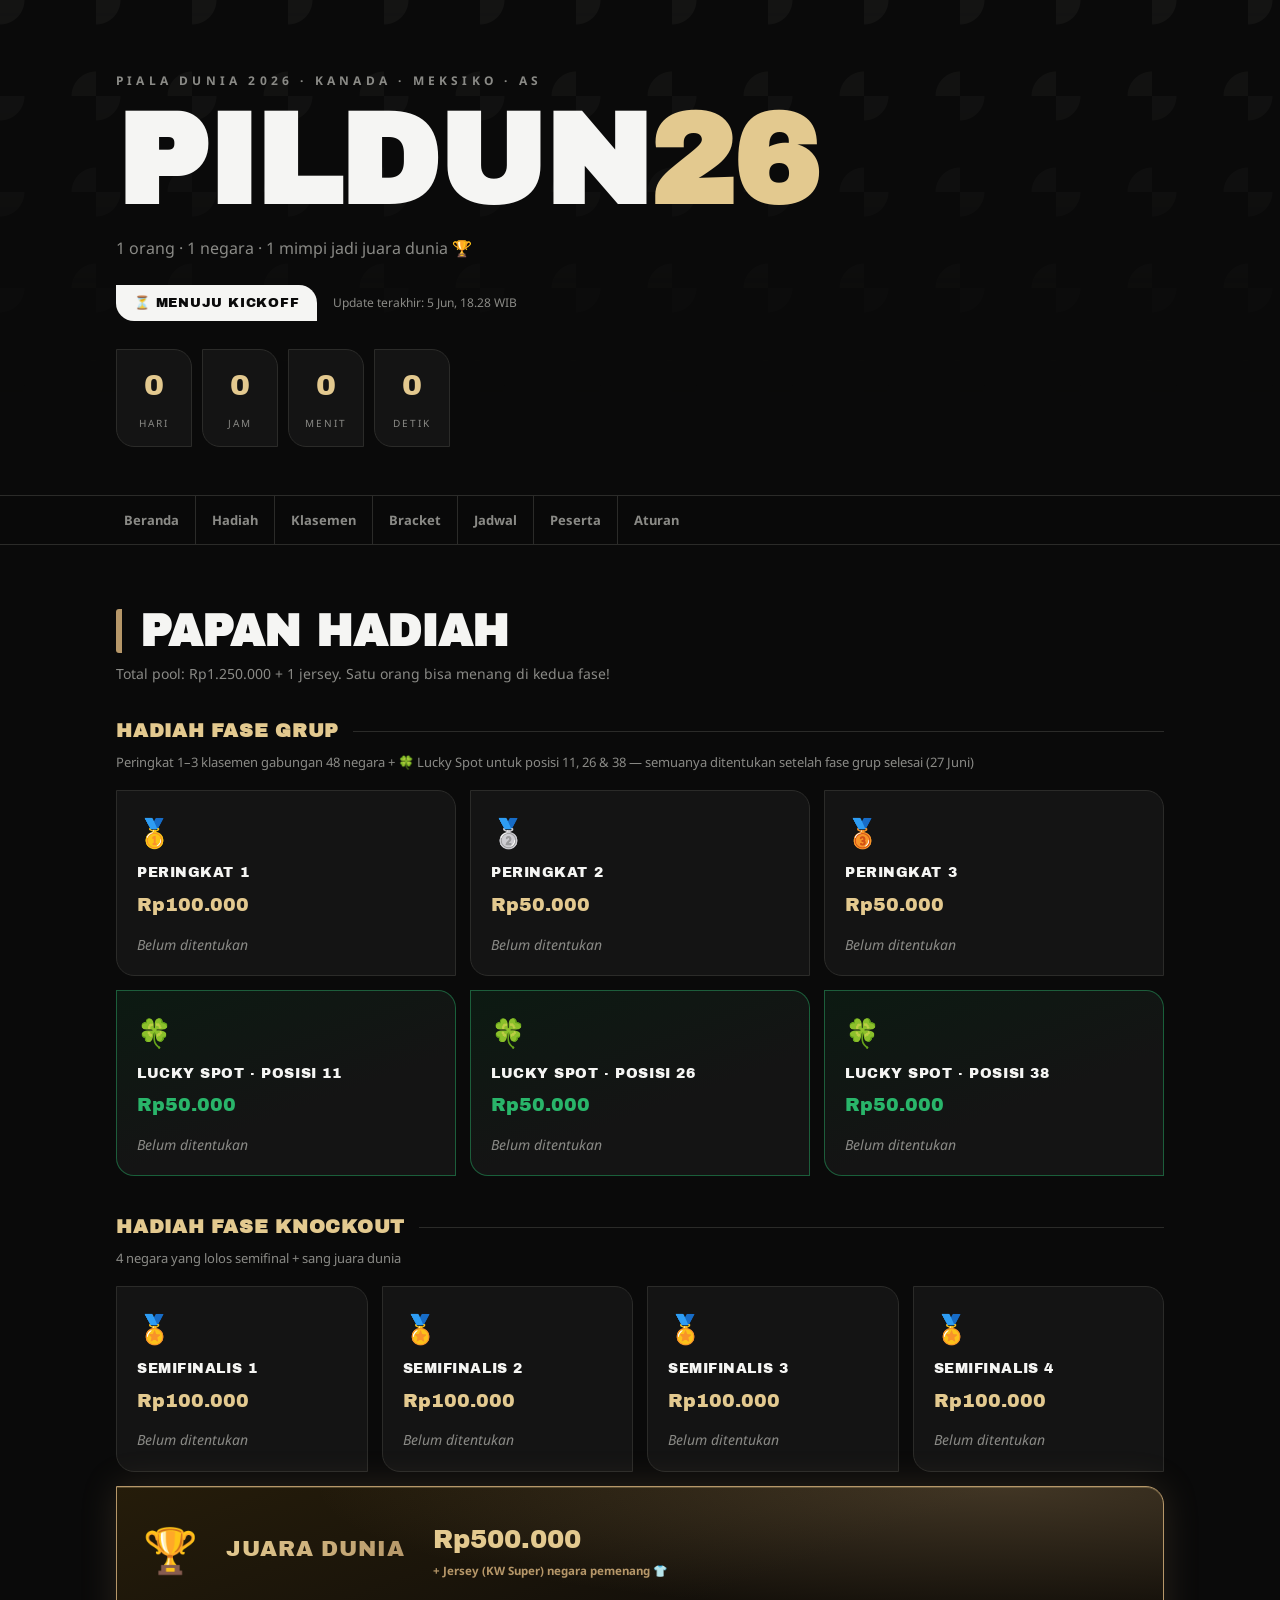
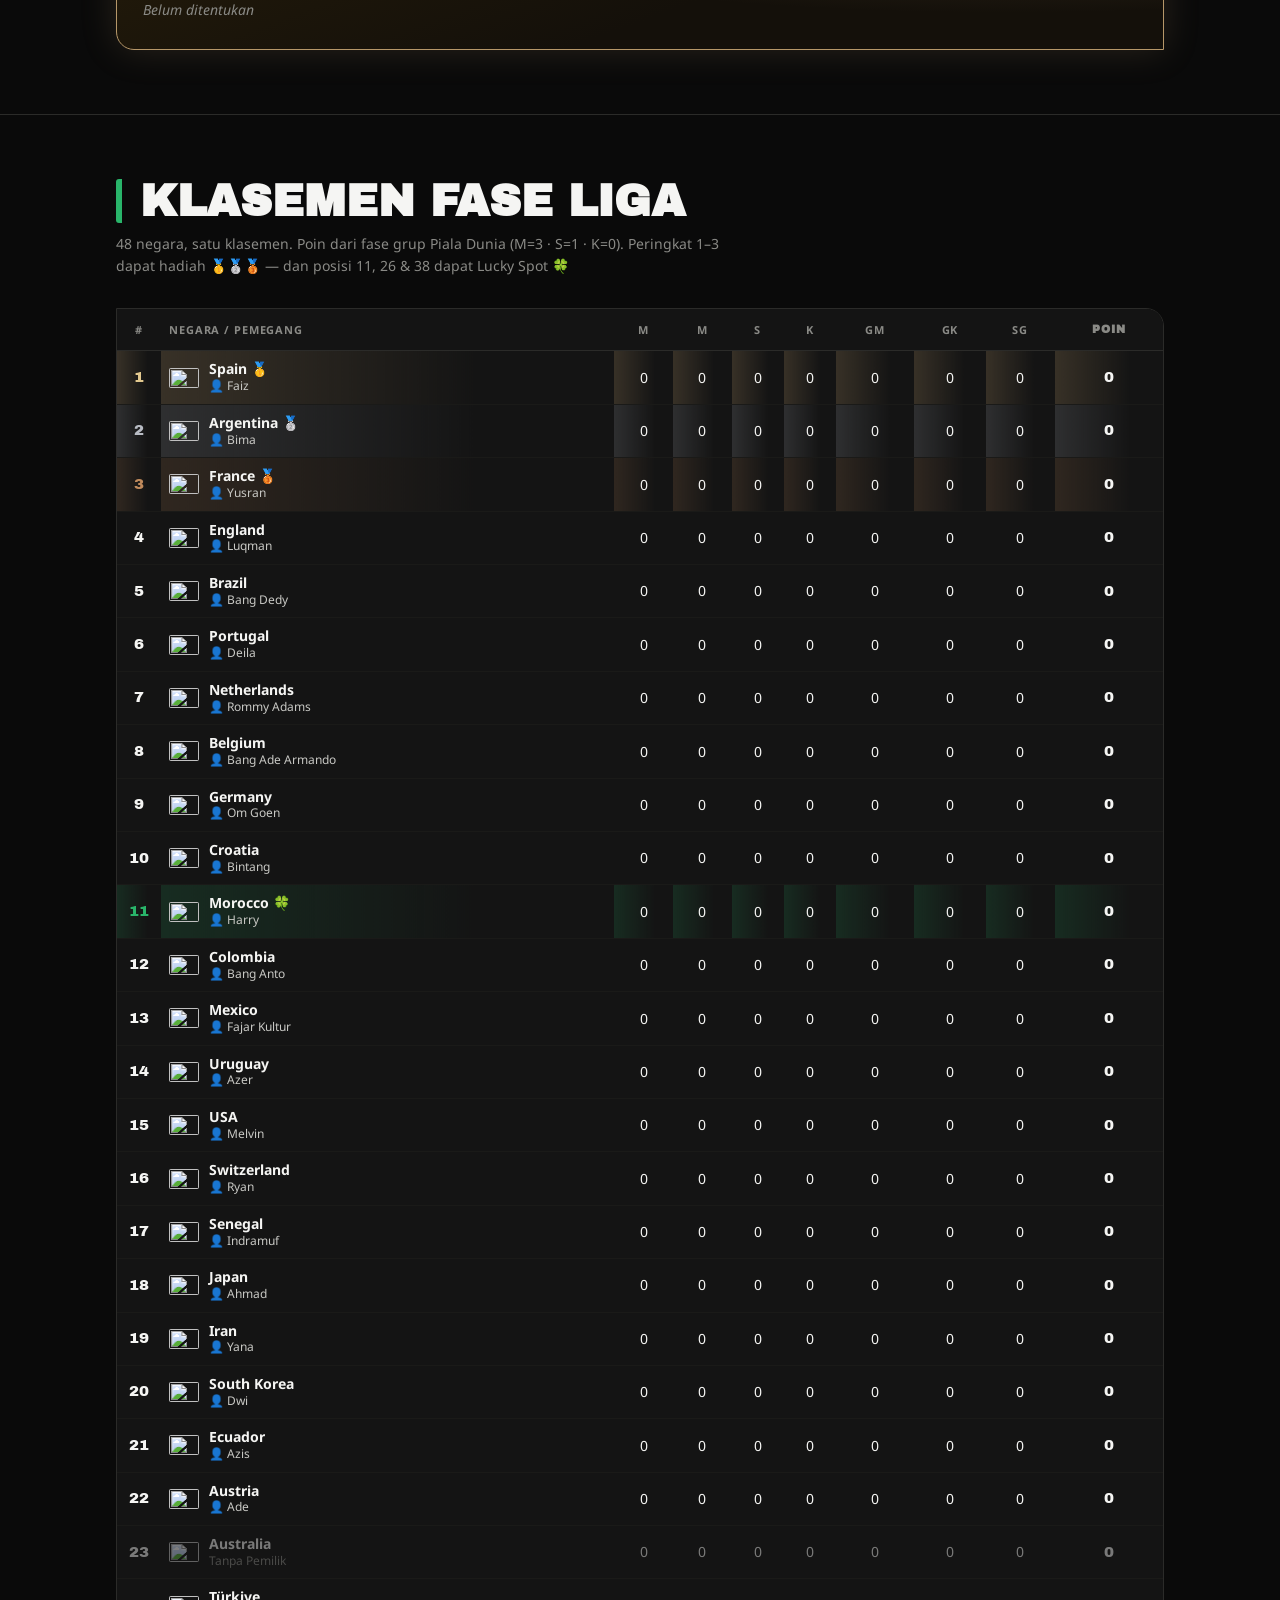
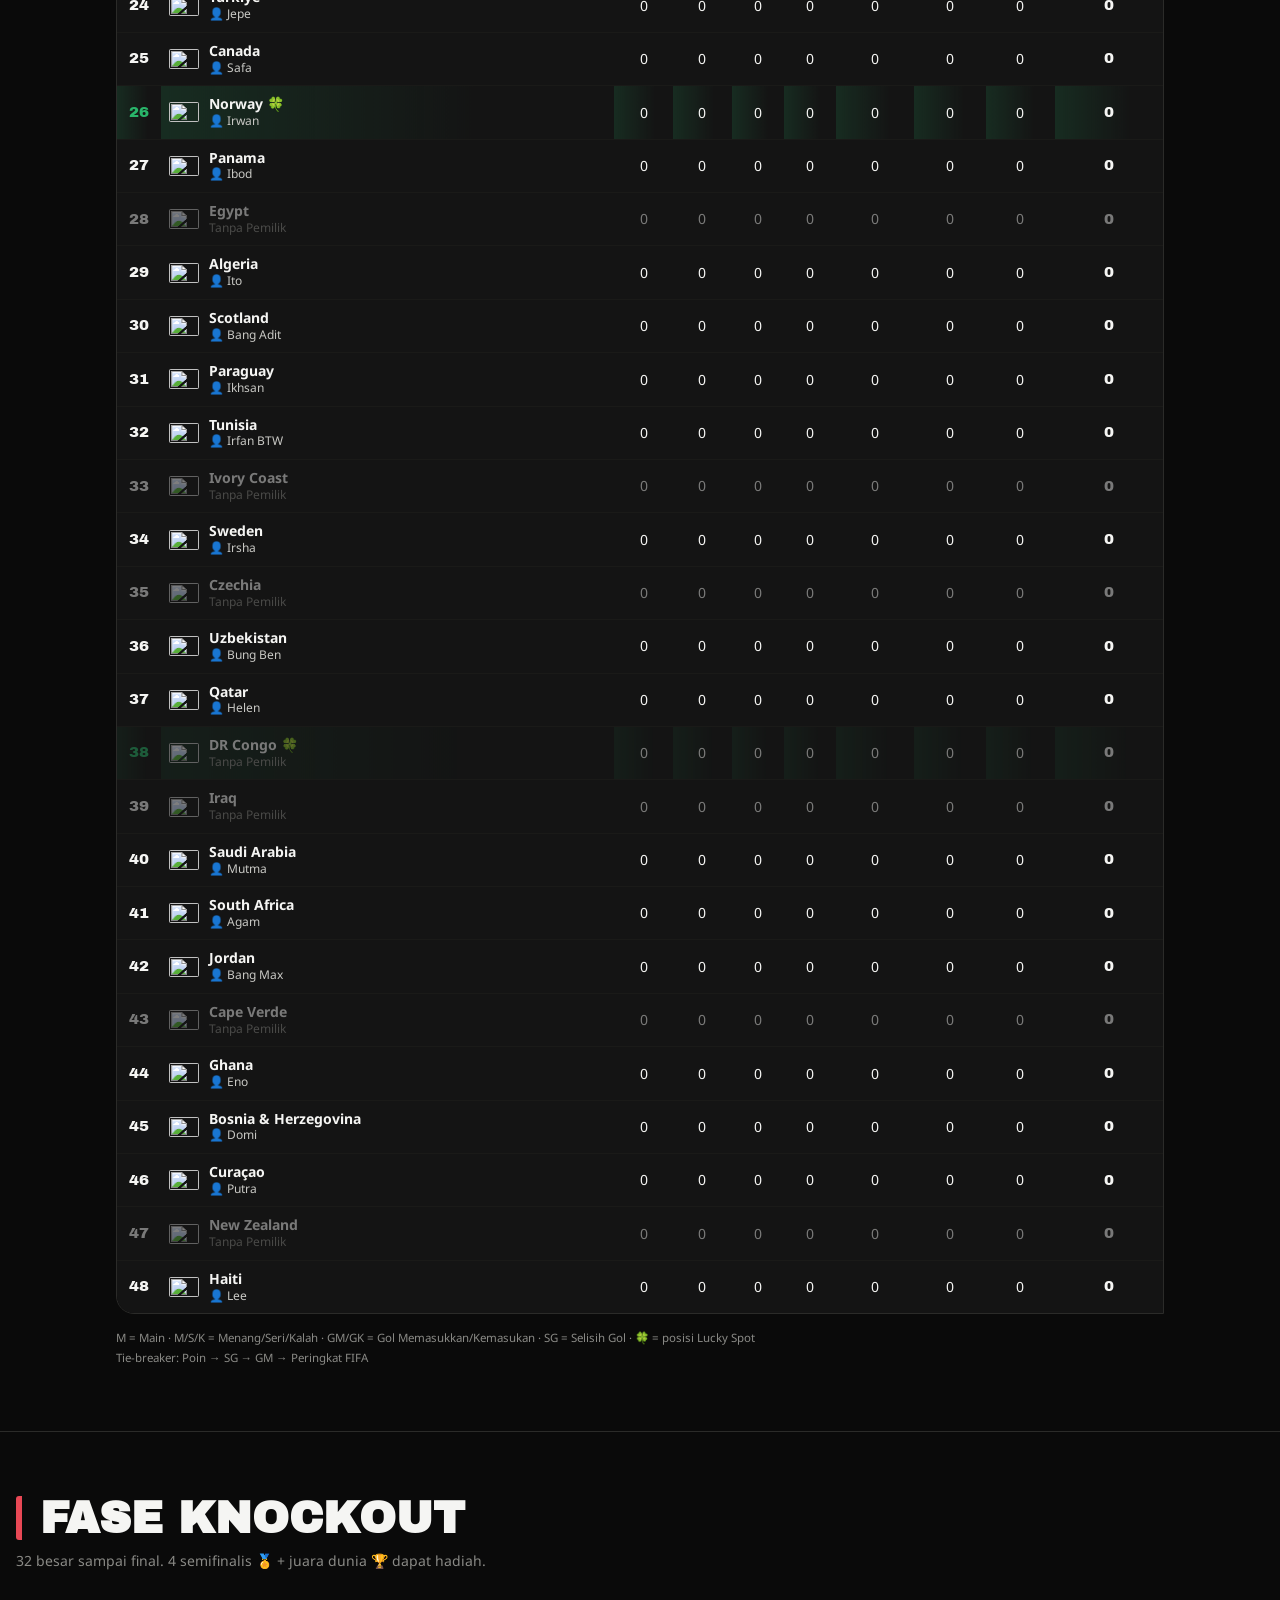
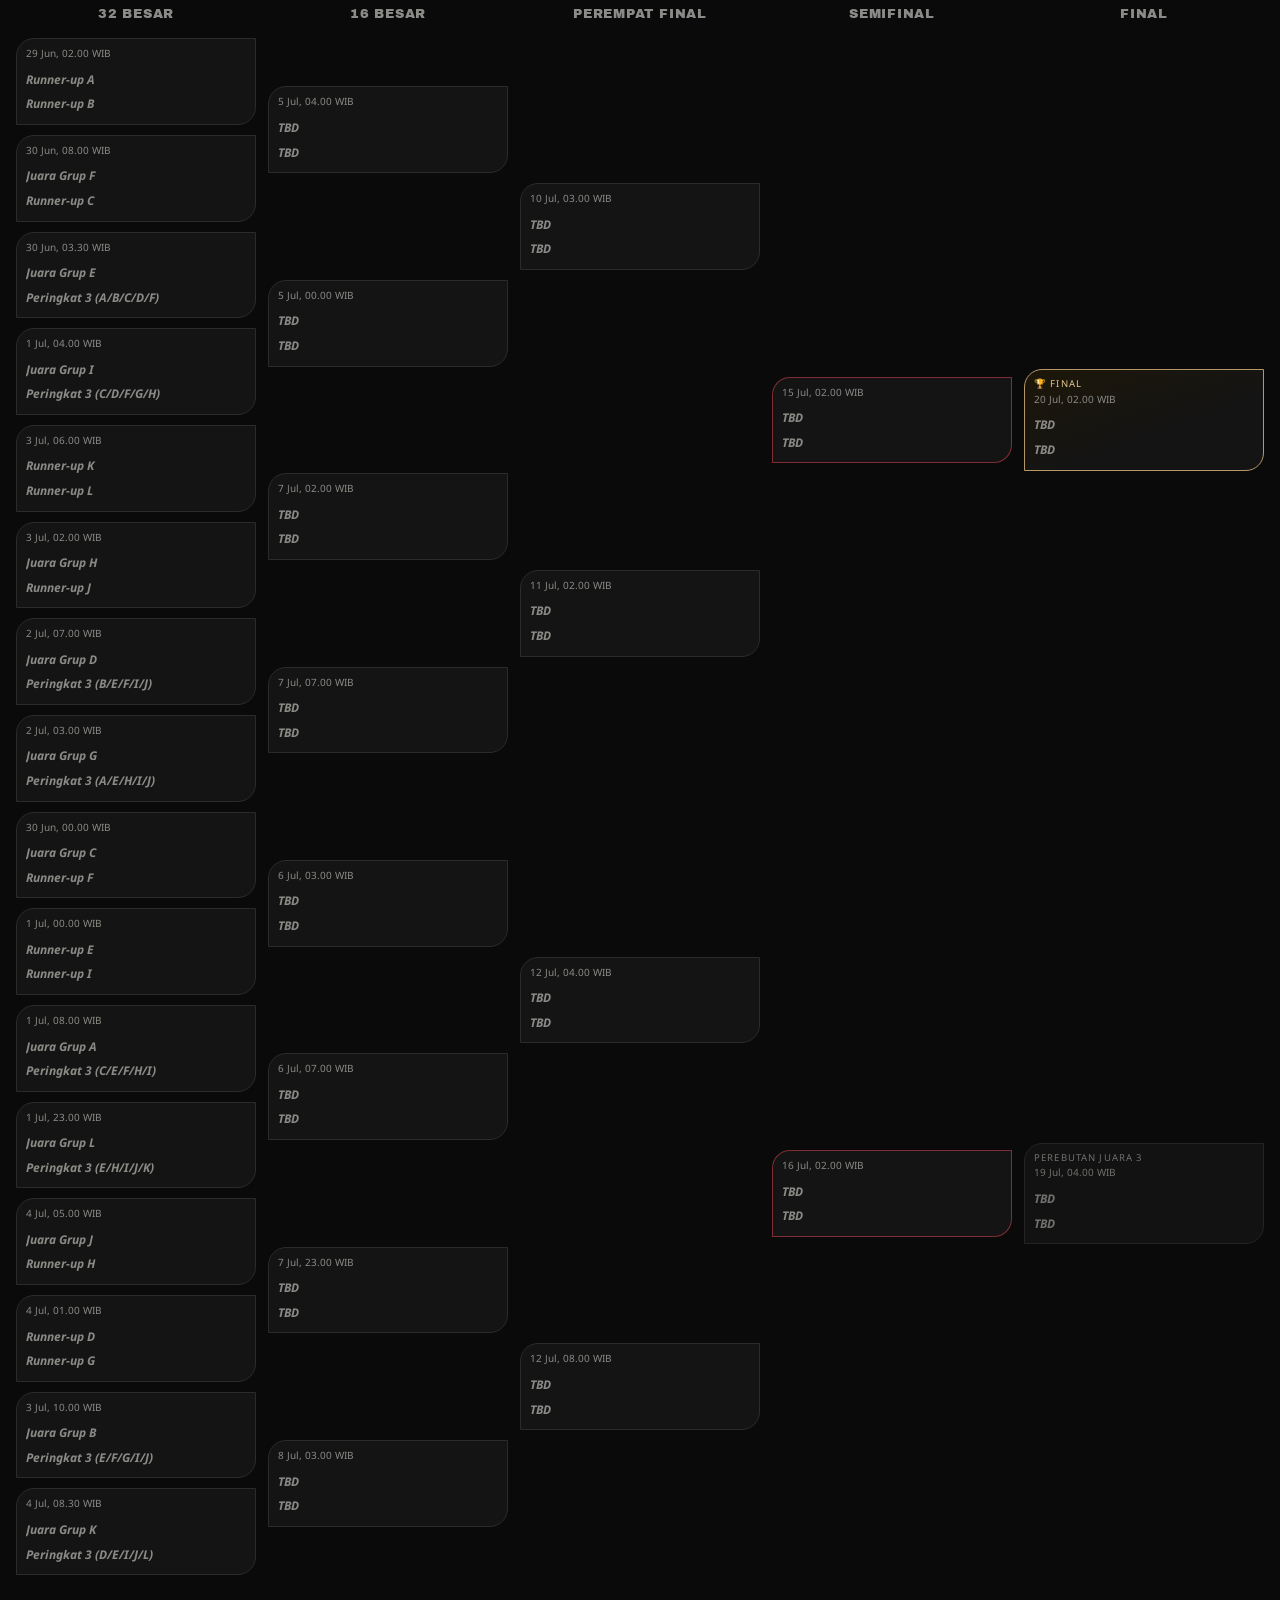
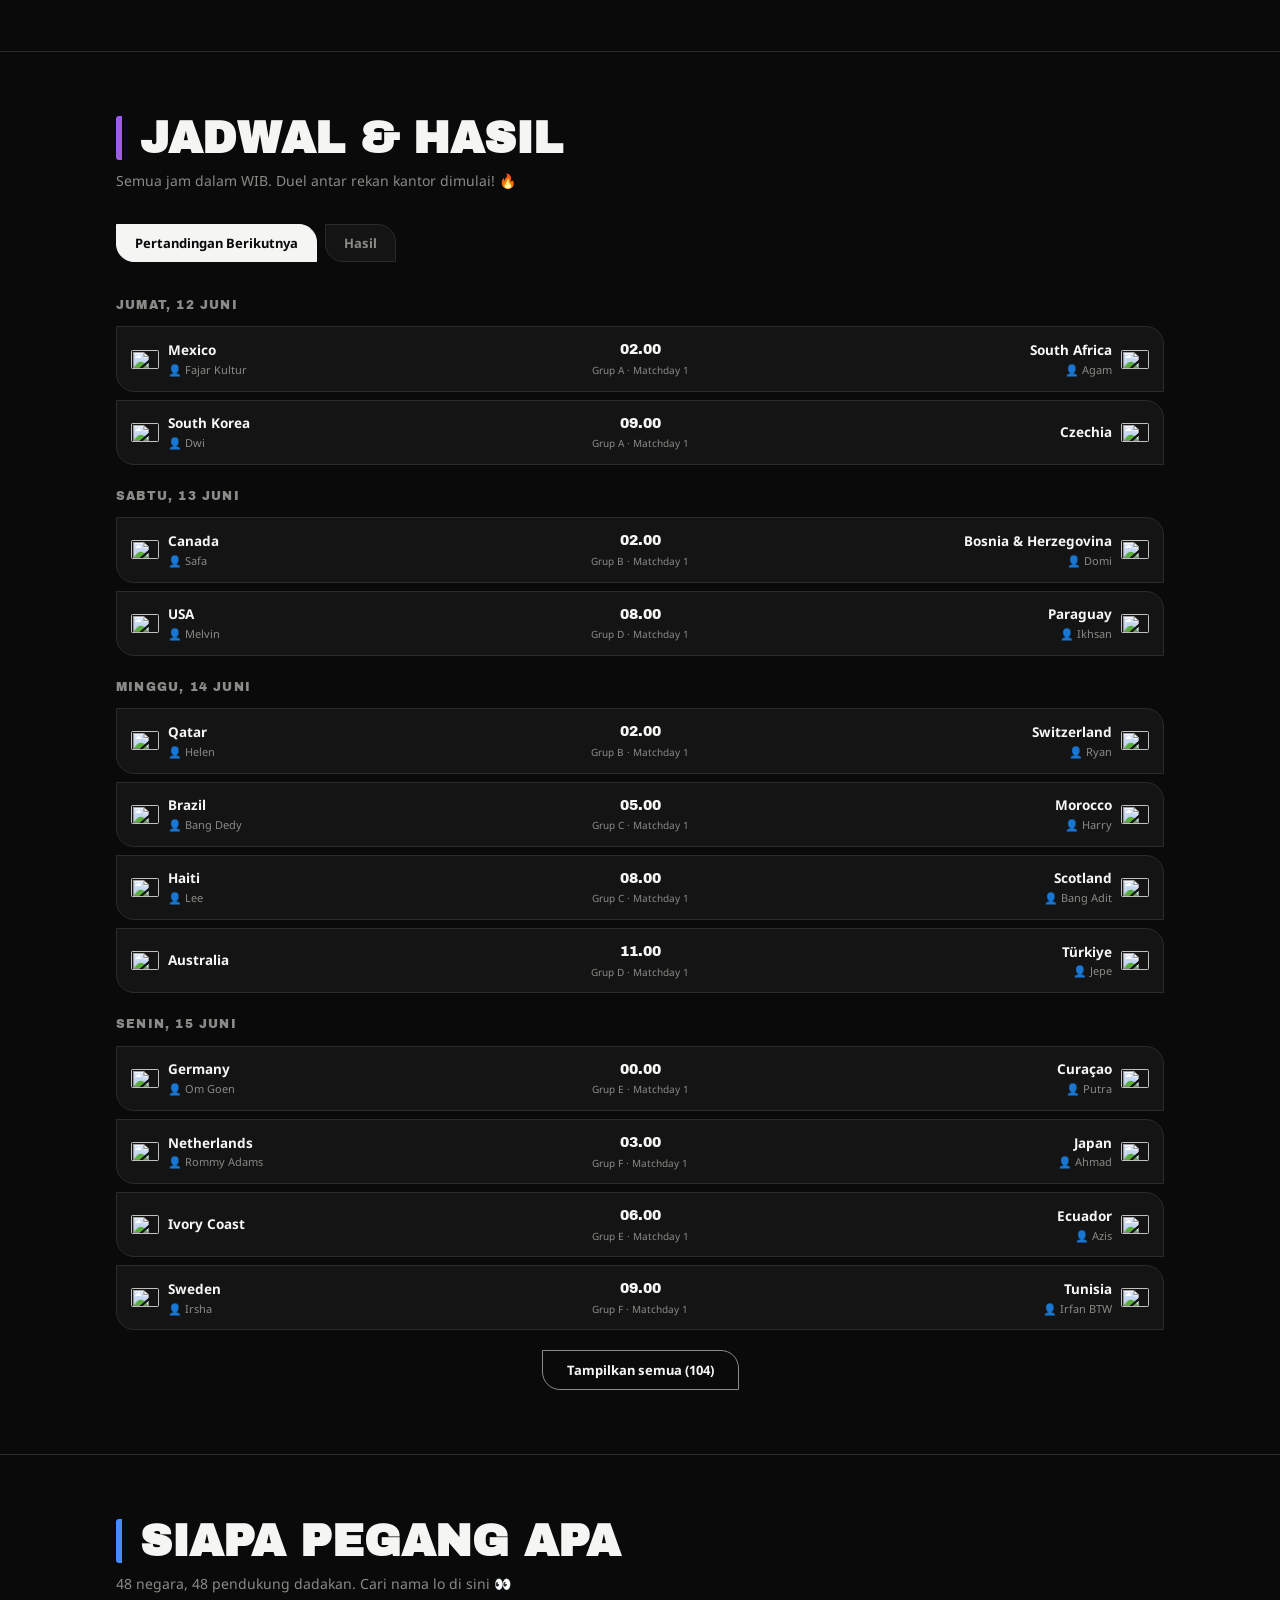
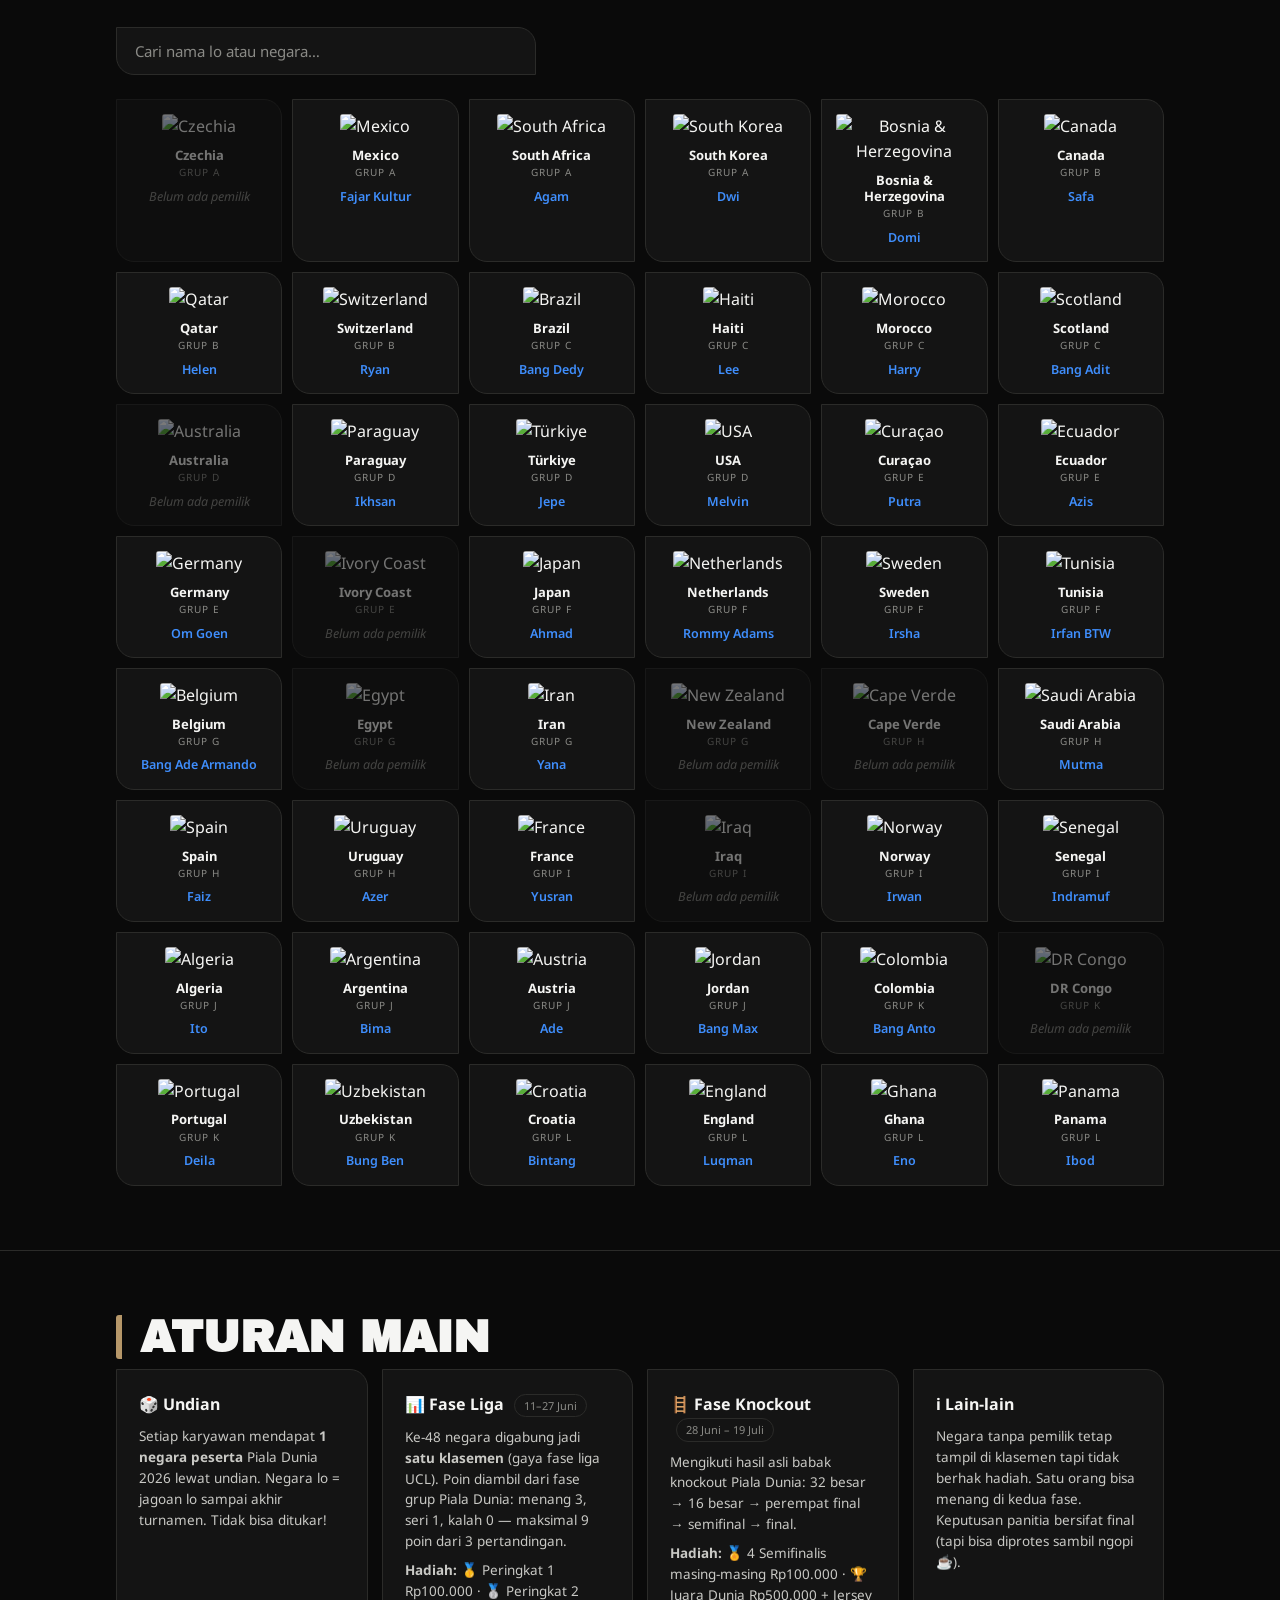
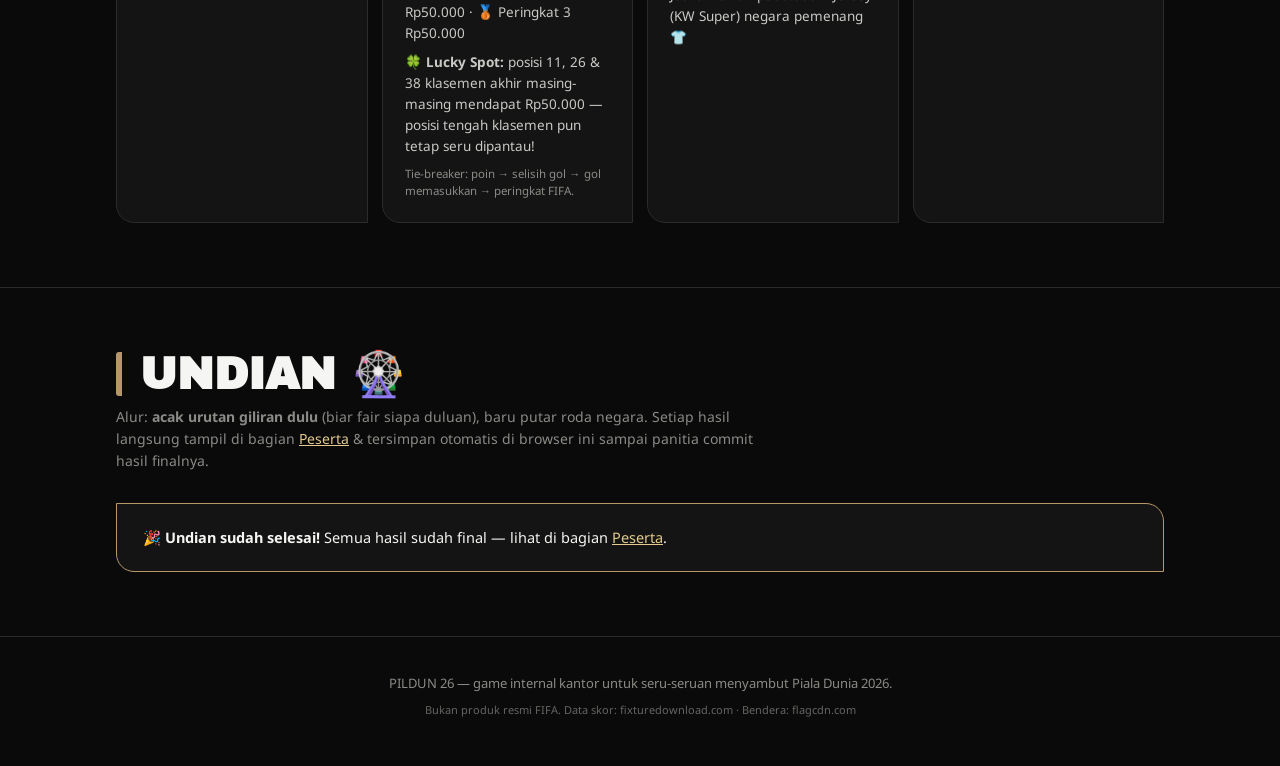
==== commit 64c95156: "data: hasil undian final — kunci fitur undian & hapus tab Undian Co-Authored-By: Claude Opus 4.8 (1M" ====
--- a/index.html
+++ b/index.html
@@ -43,7 +43,6 @@
       <a href="#jadwal">Jadwal</a>
       <a href="#peserta">Peserta</a>
       <a href="#aturan">Aturan</a>
-      <a href="#undian">Undian</a>
     </div>
   </nav>
 
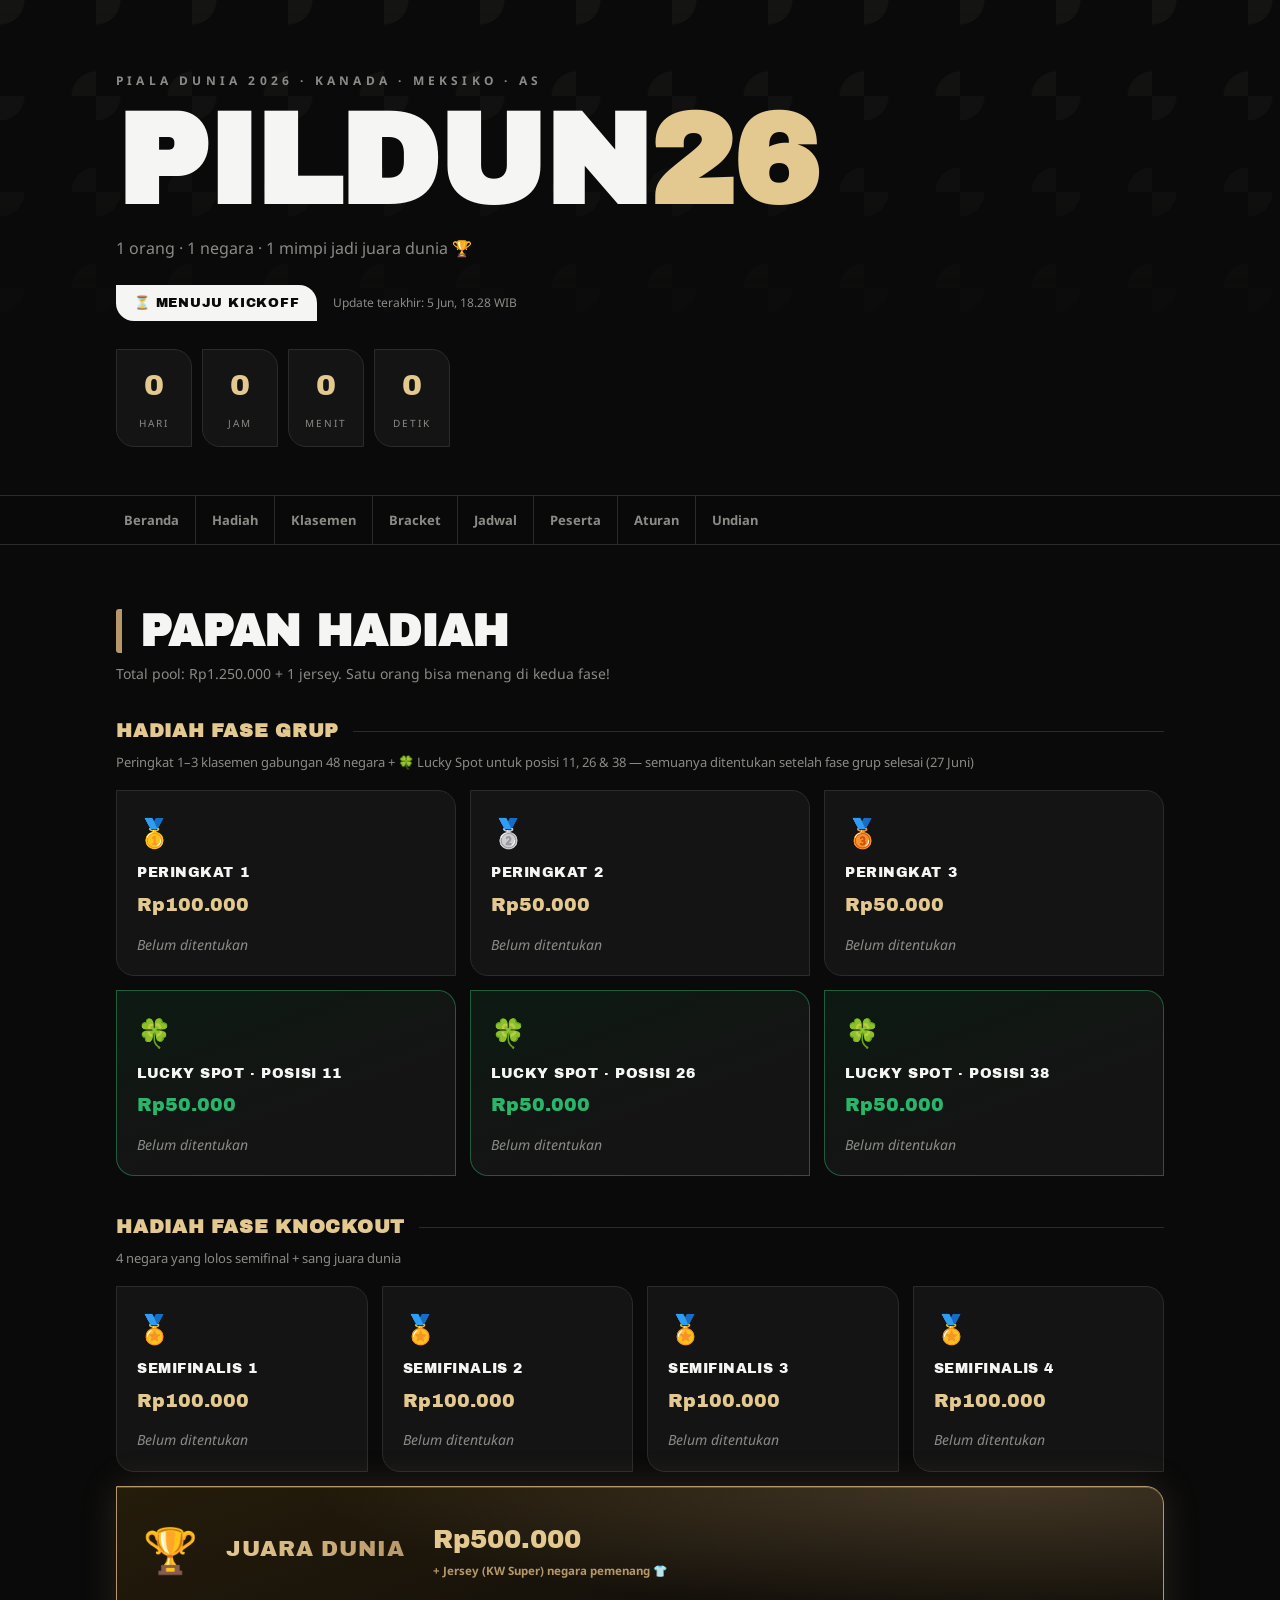
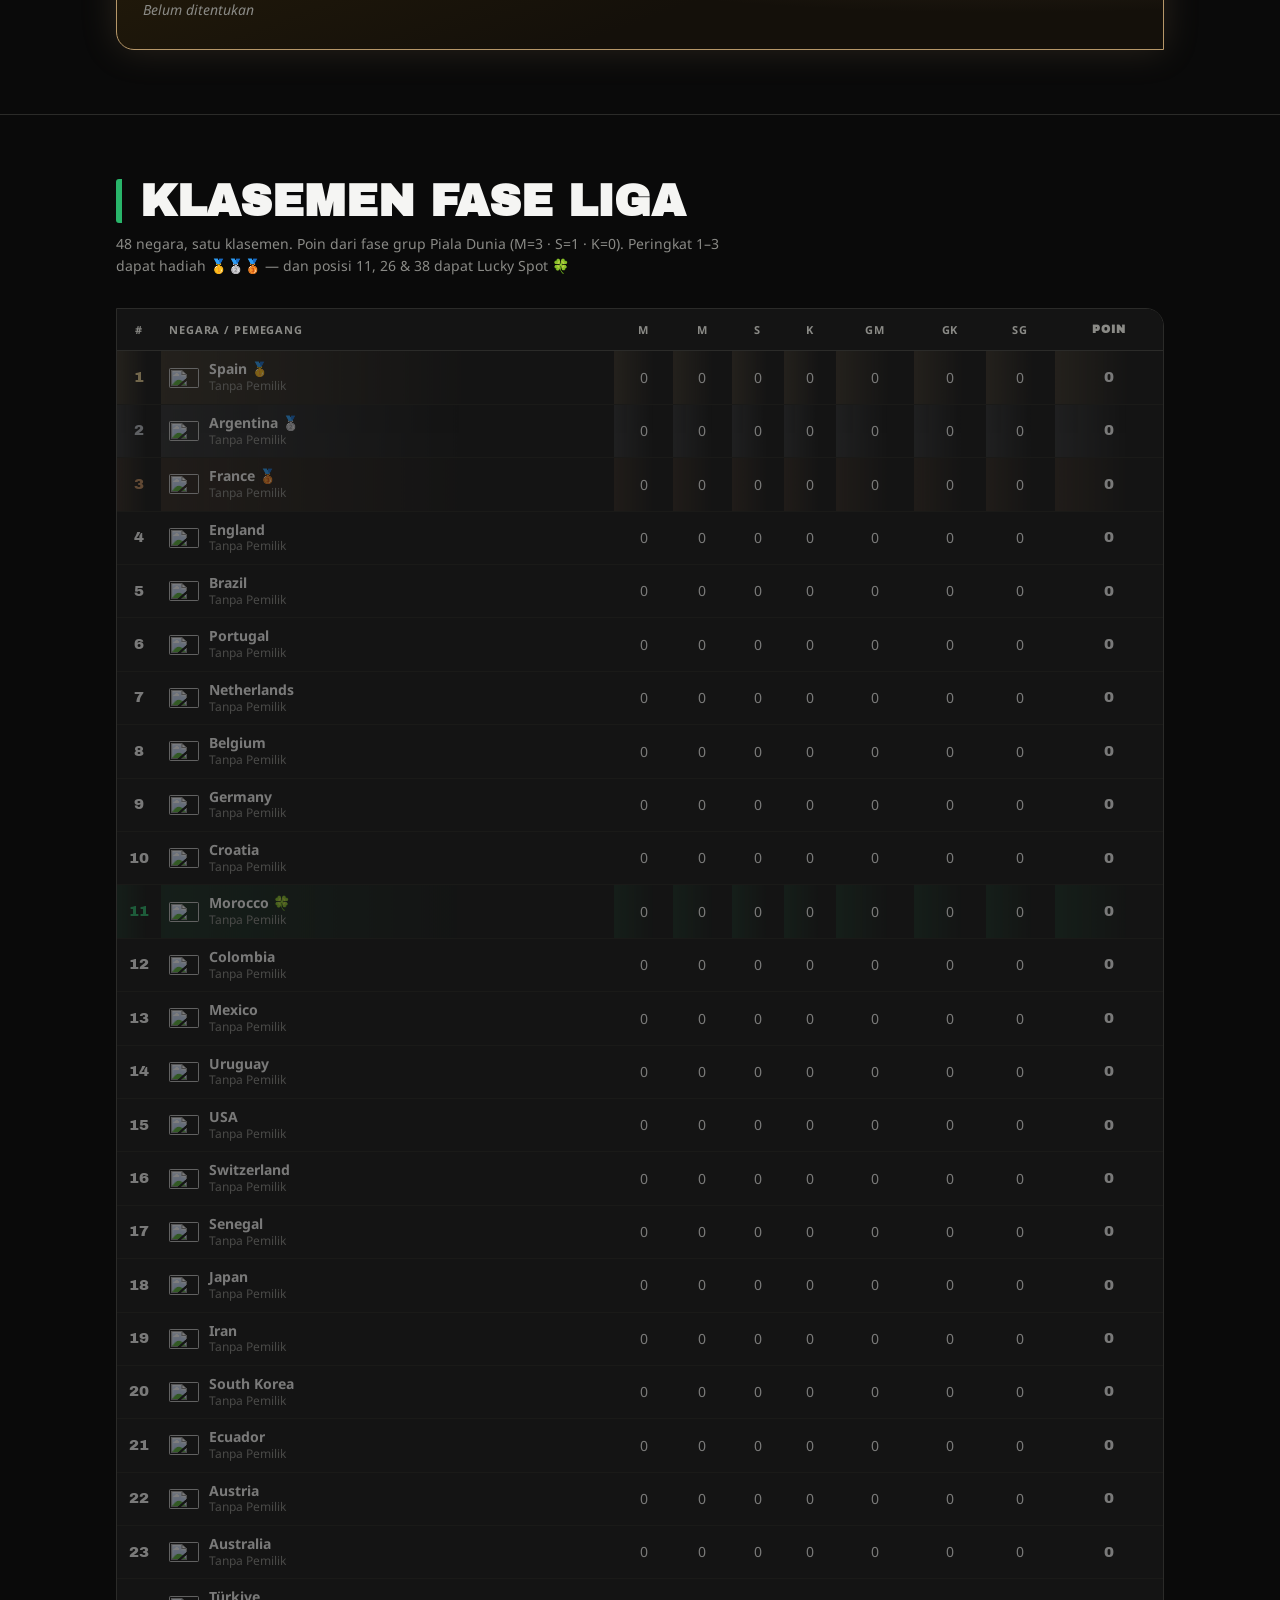
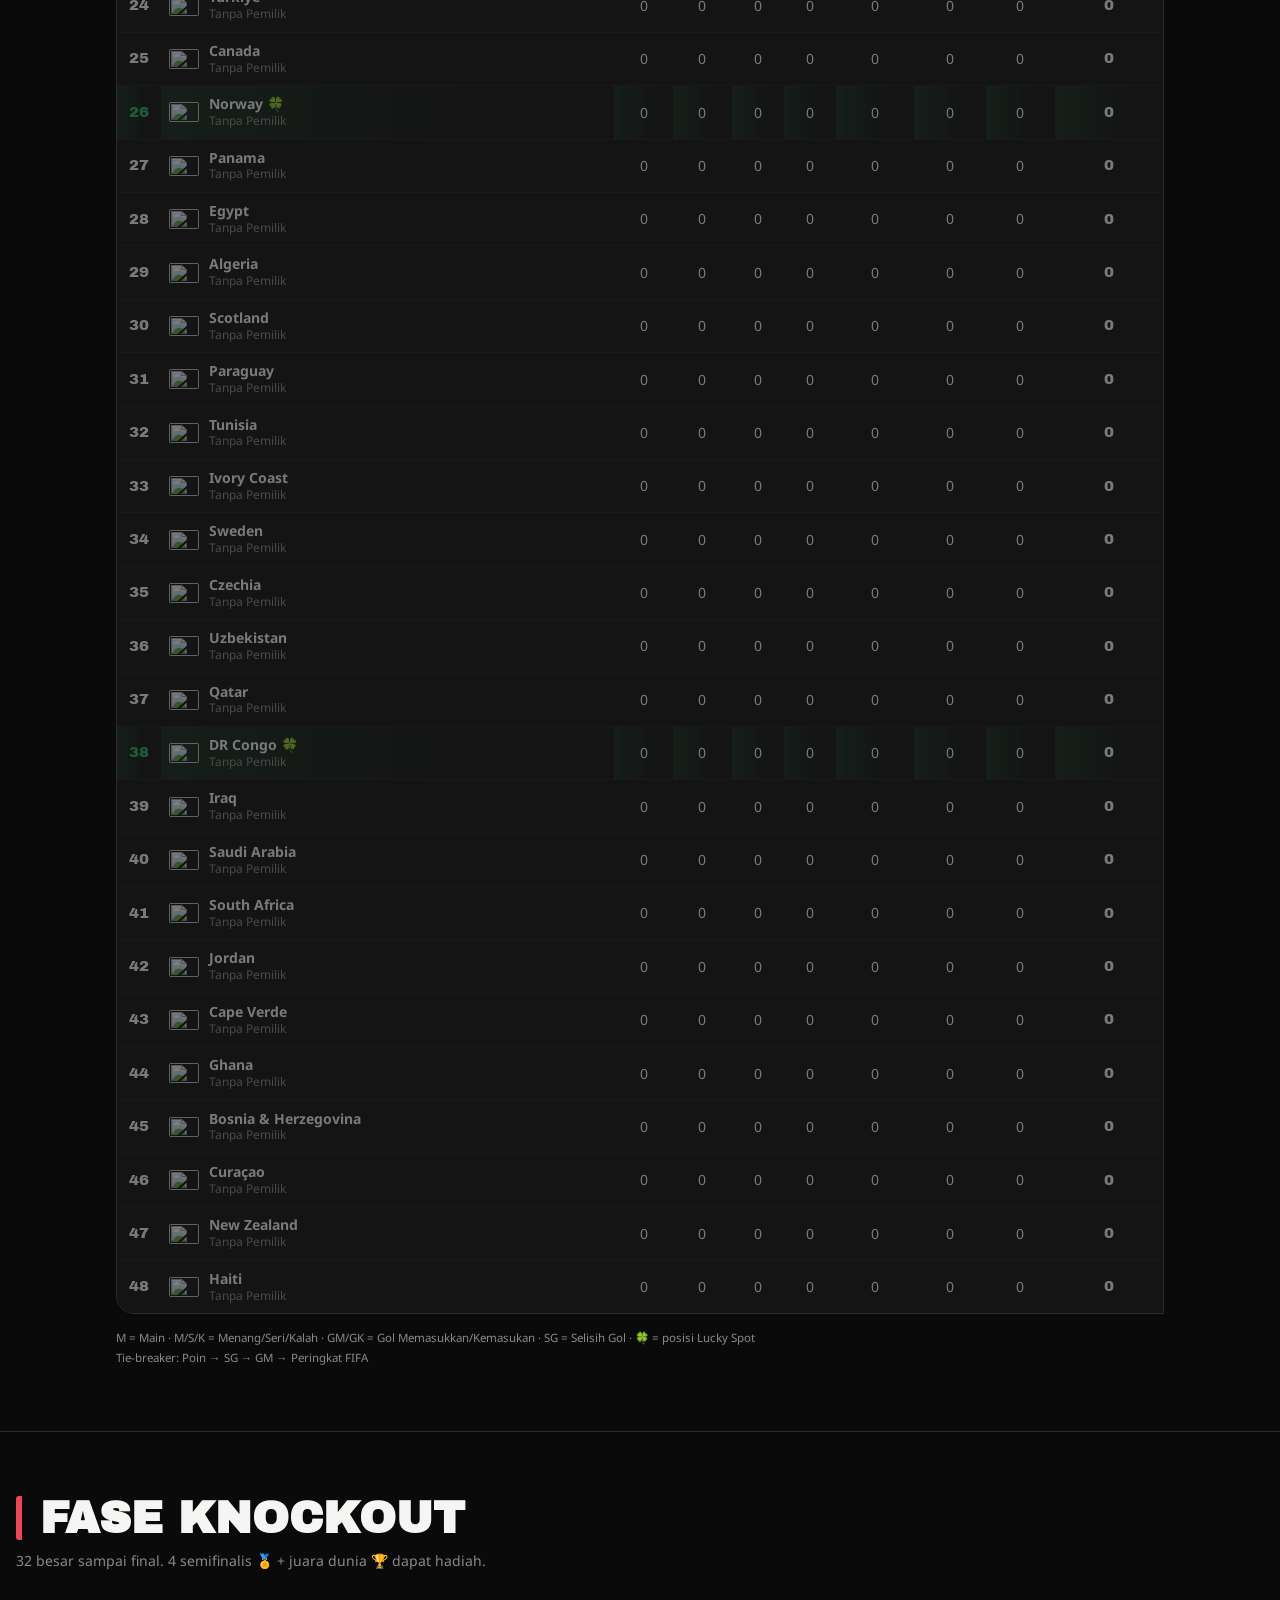
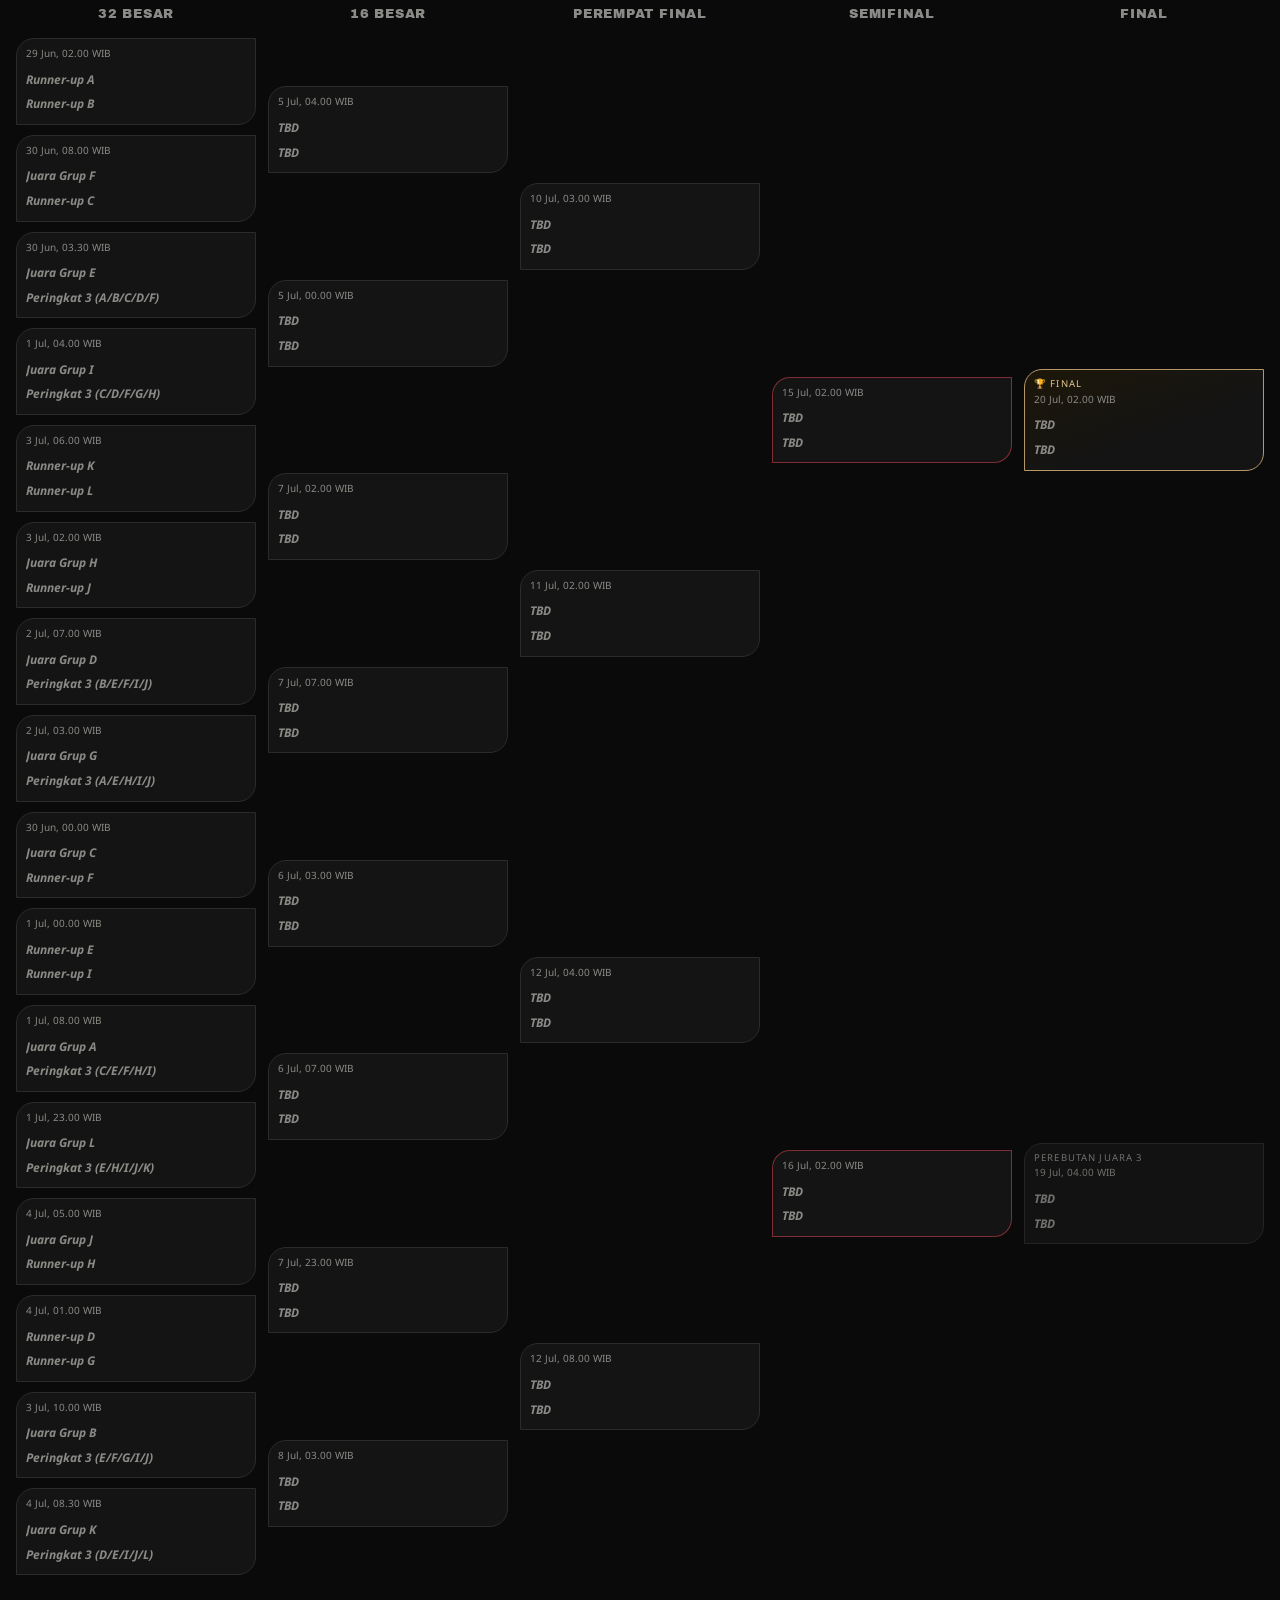
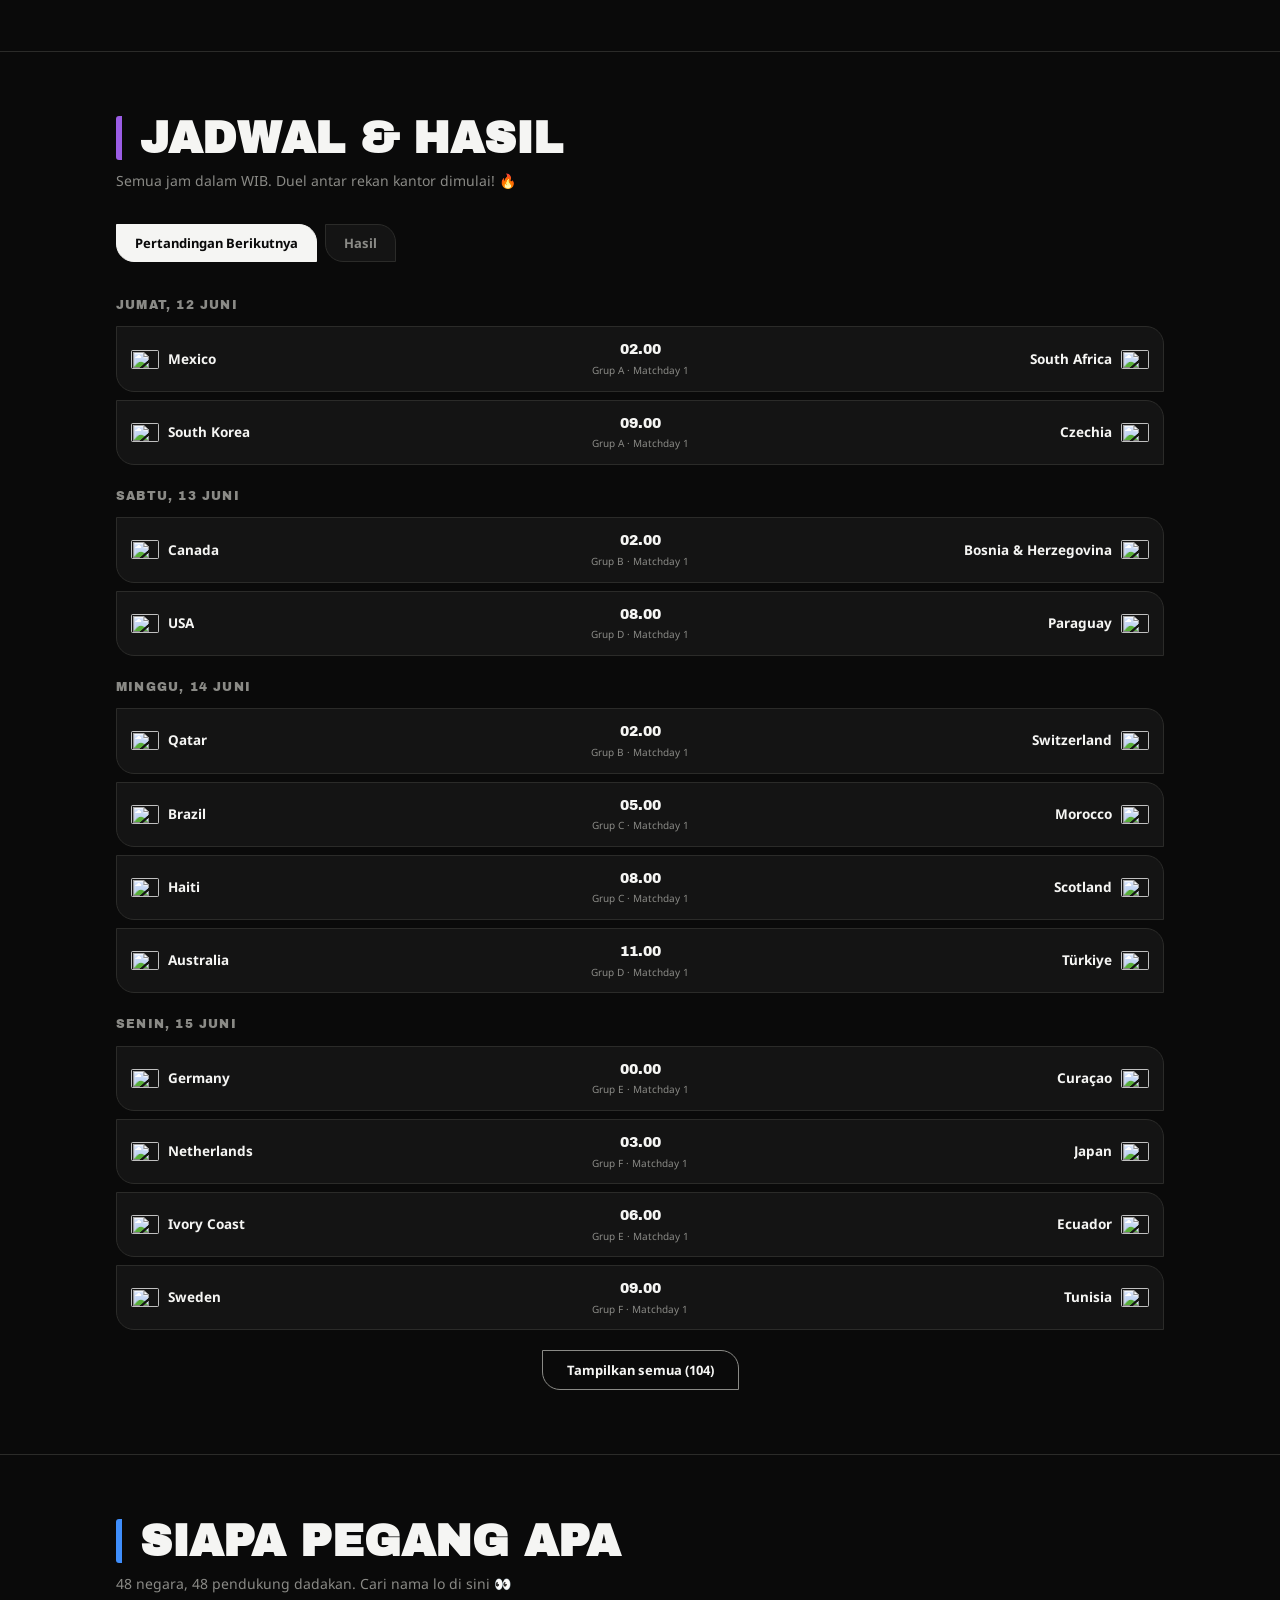
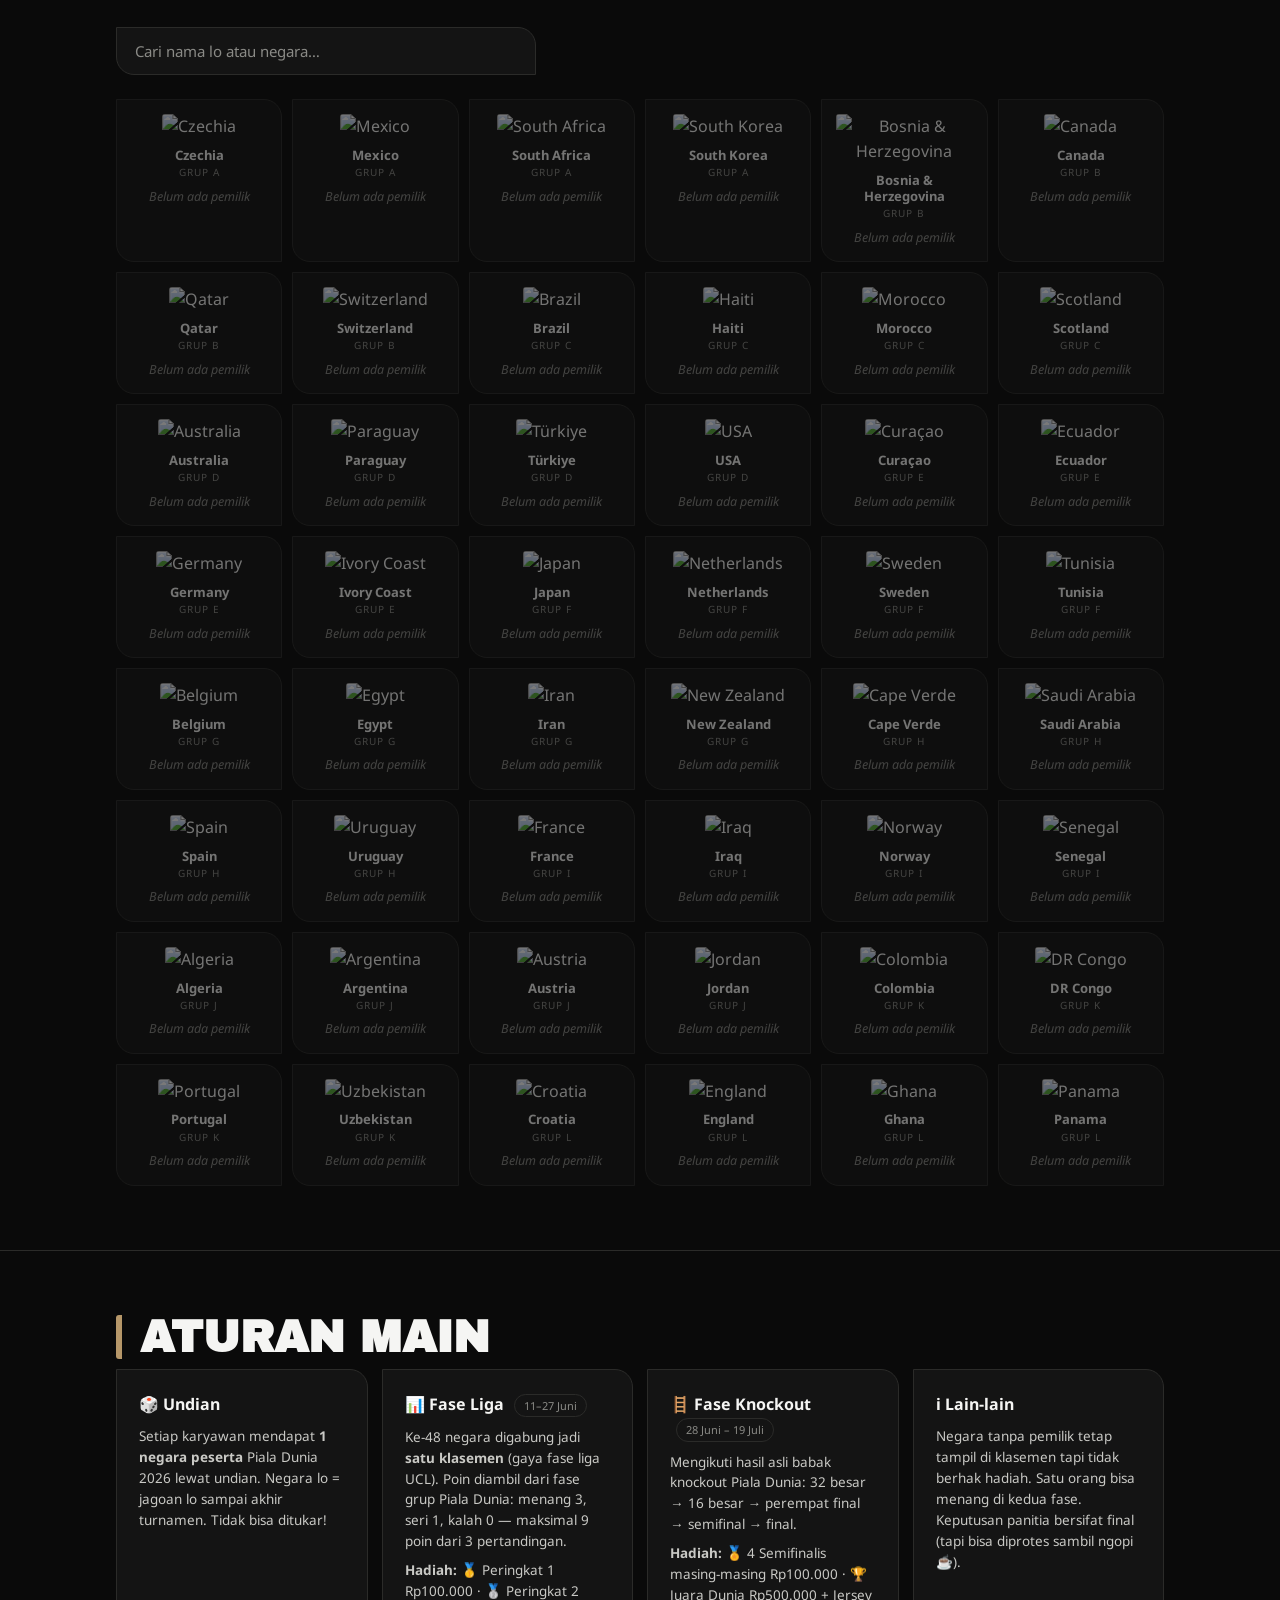
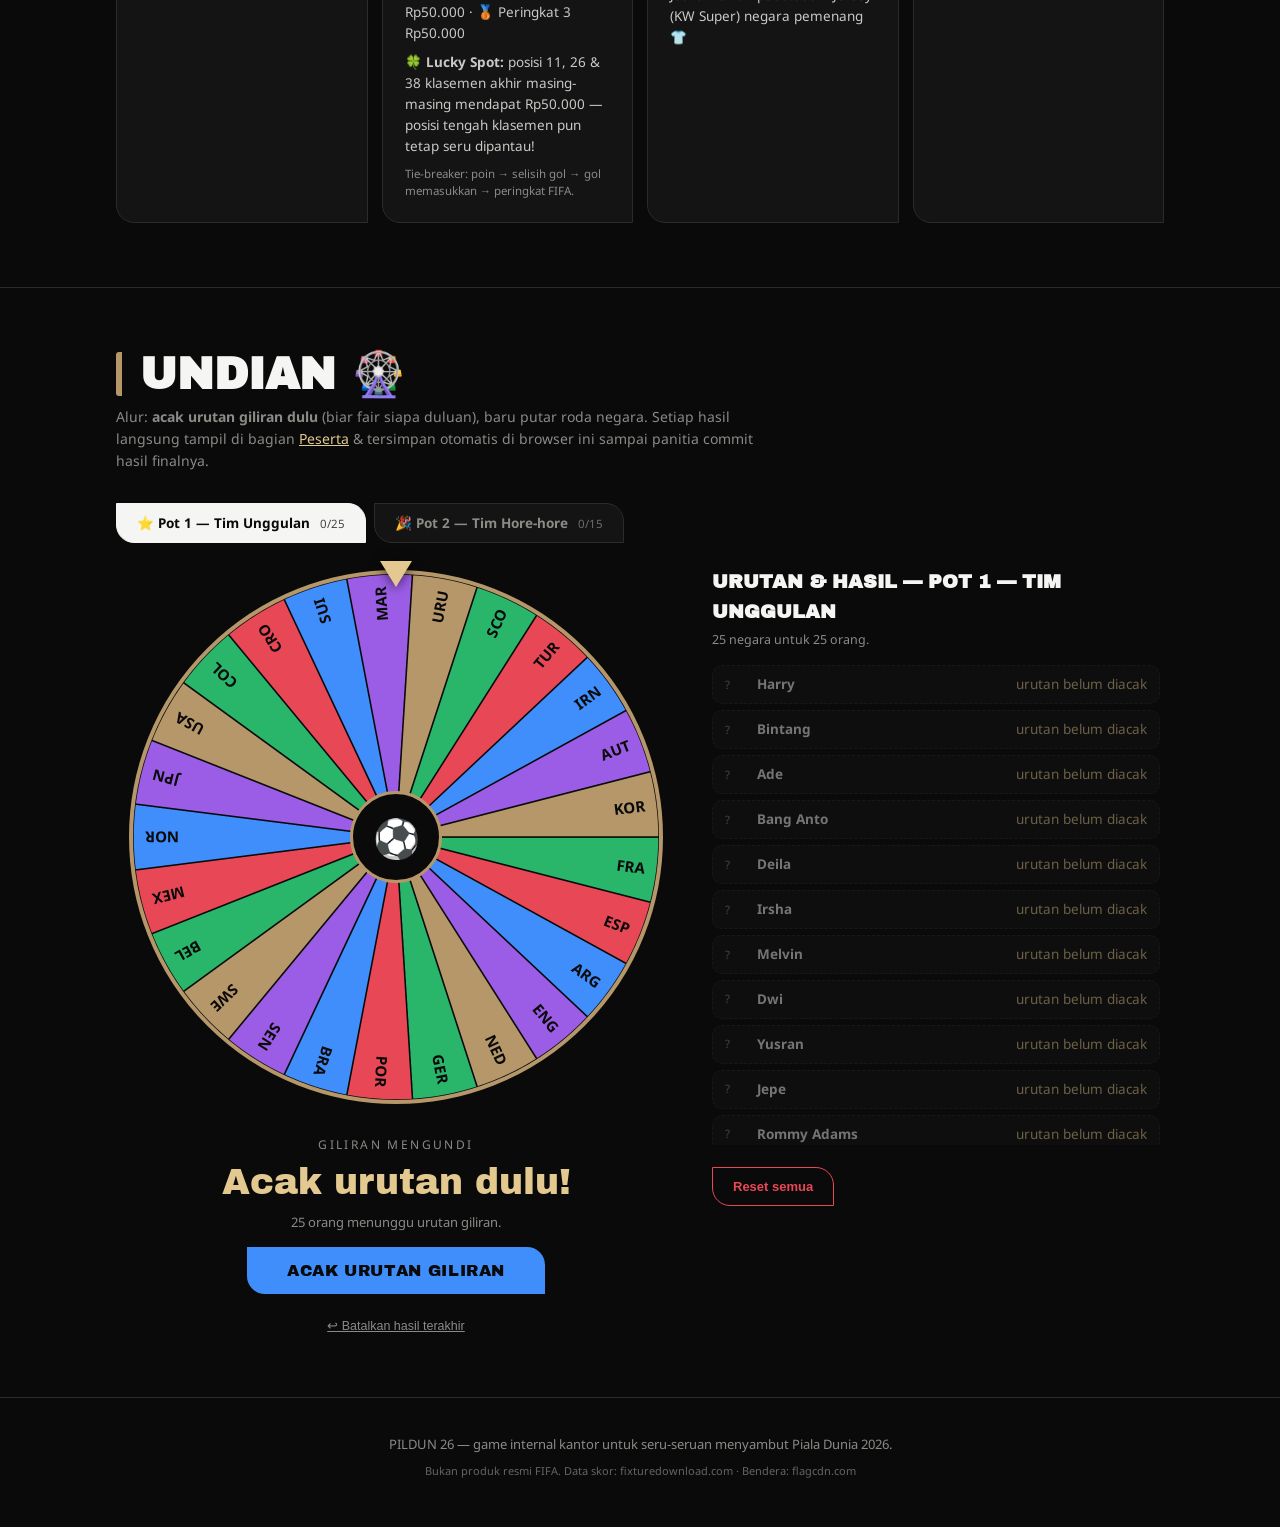
==== commit 1c8f3ccf: "feat: reset undian untuk undi ulang — kosongkan participants & buka kembali fitur undian Co-Authored" ====
--- a/index.html
+++ b/index.html
@@ -43,6 +43,7 @@
       <a href="#jadwal">Jadwal</a>
       <a href="#peserta">Peserta</a>
       <a href="#aturan">Aturan</a>
+      <a href="#undian">Undian</a>
     </div>
   </nav>
 
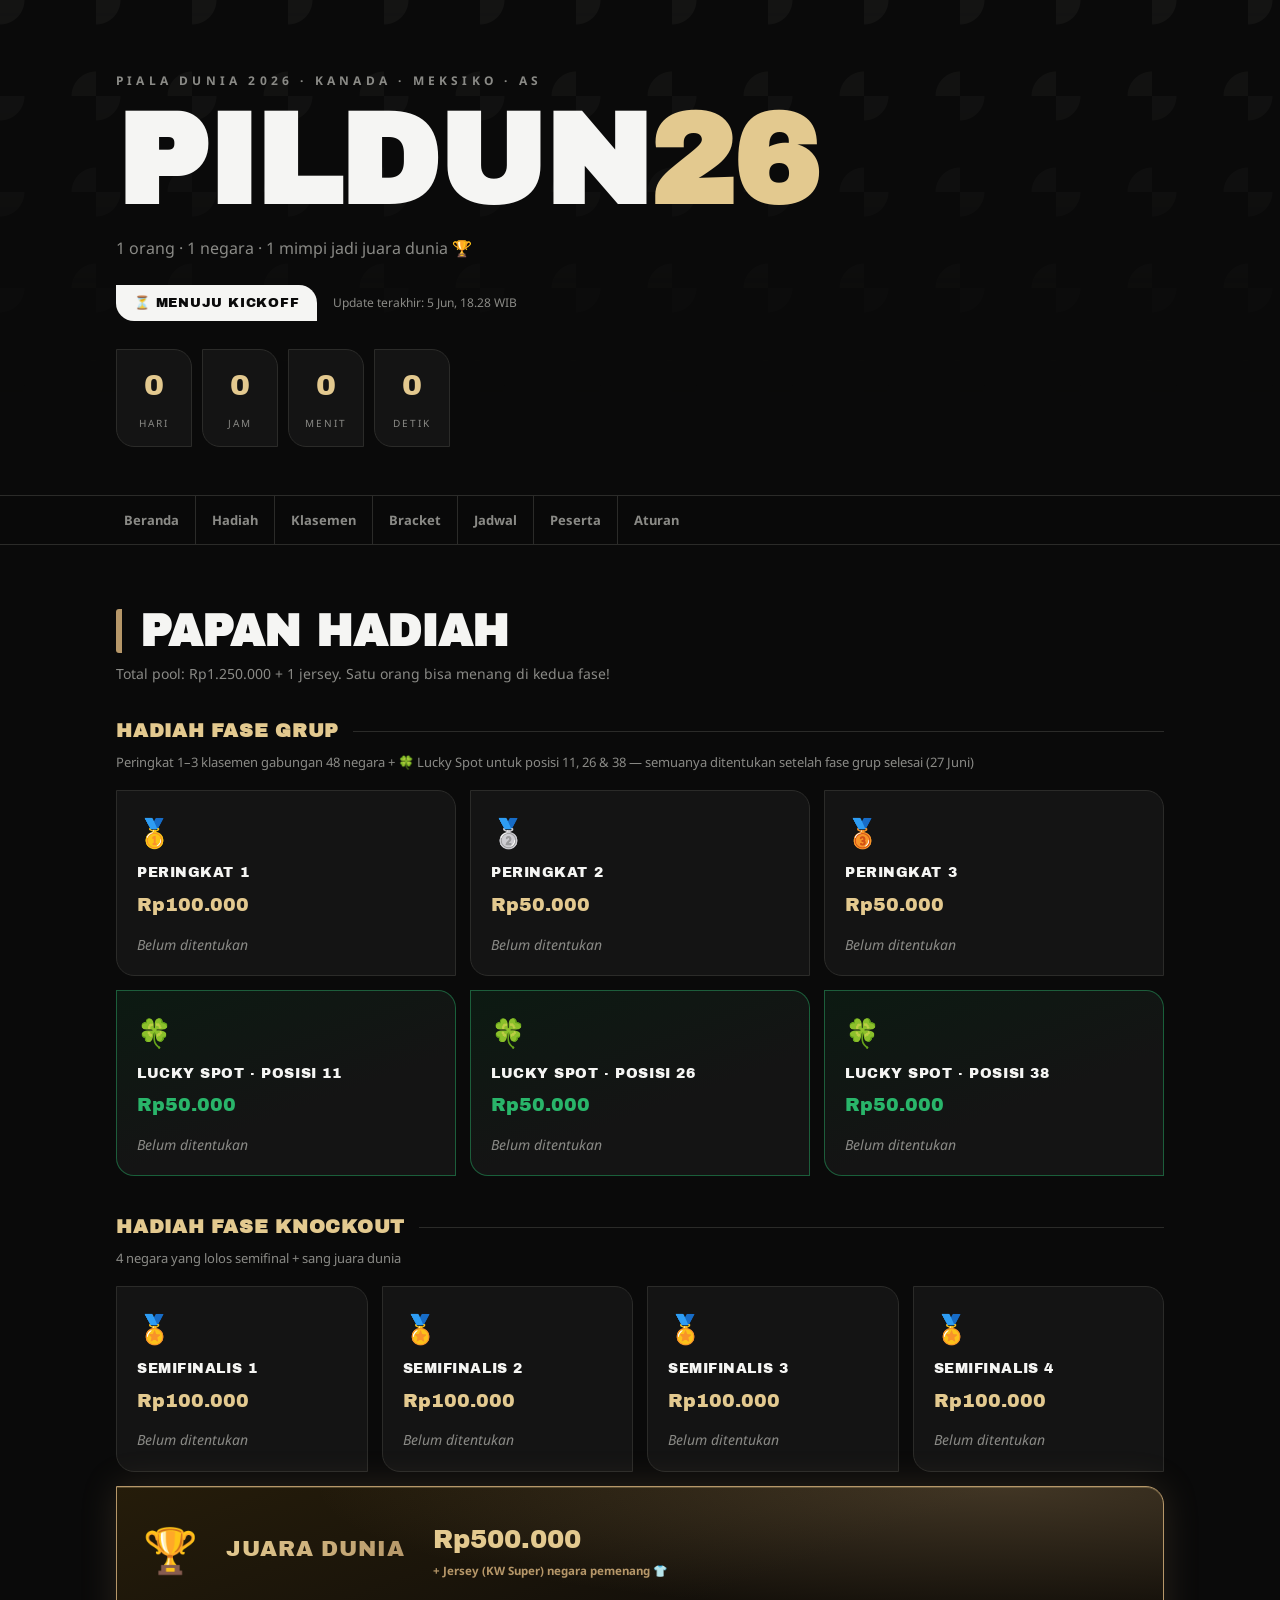
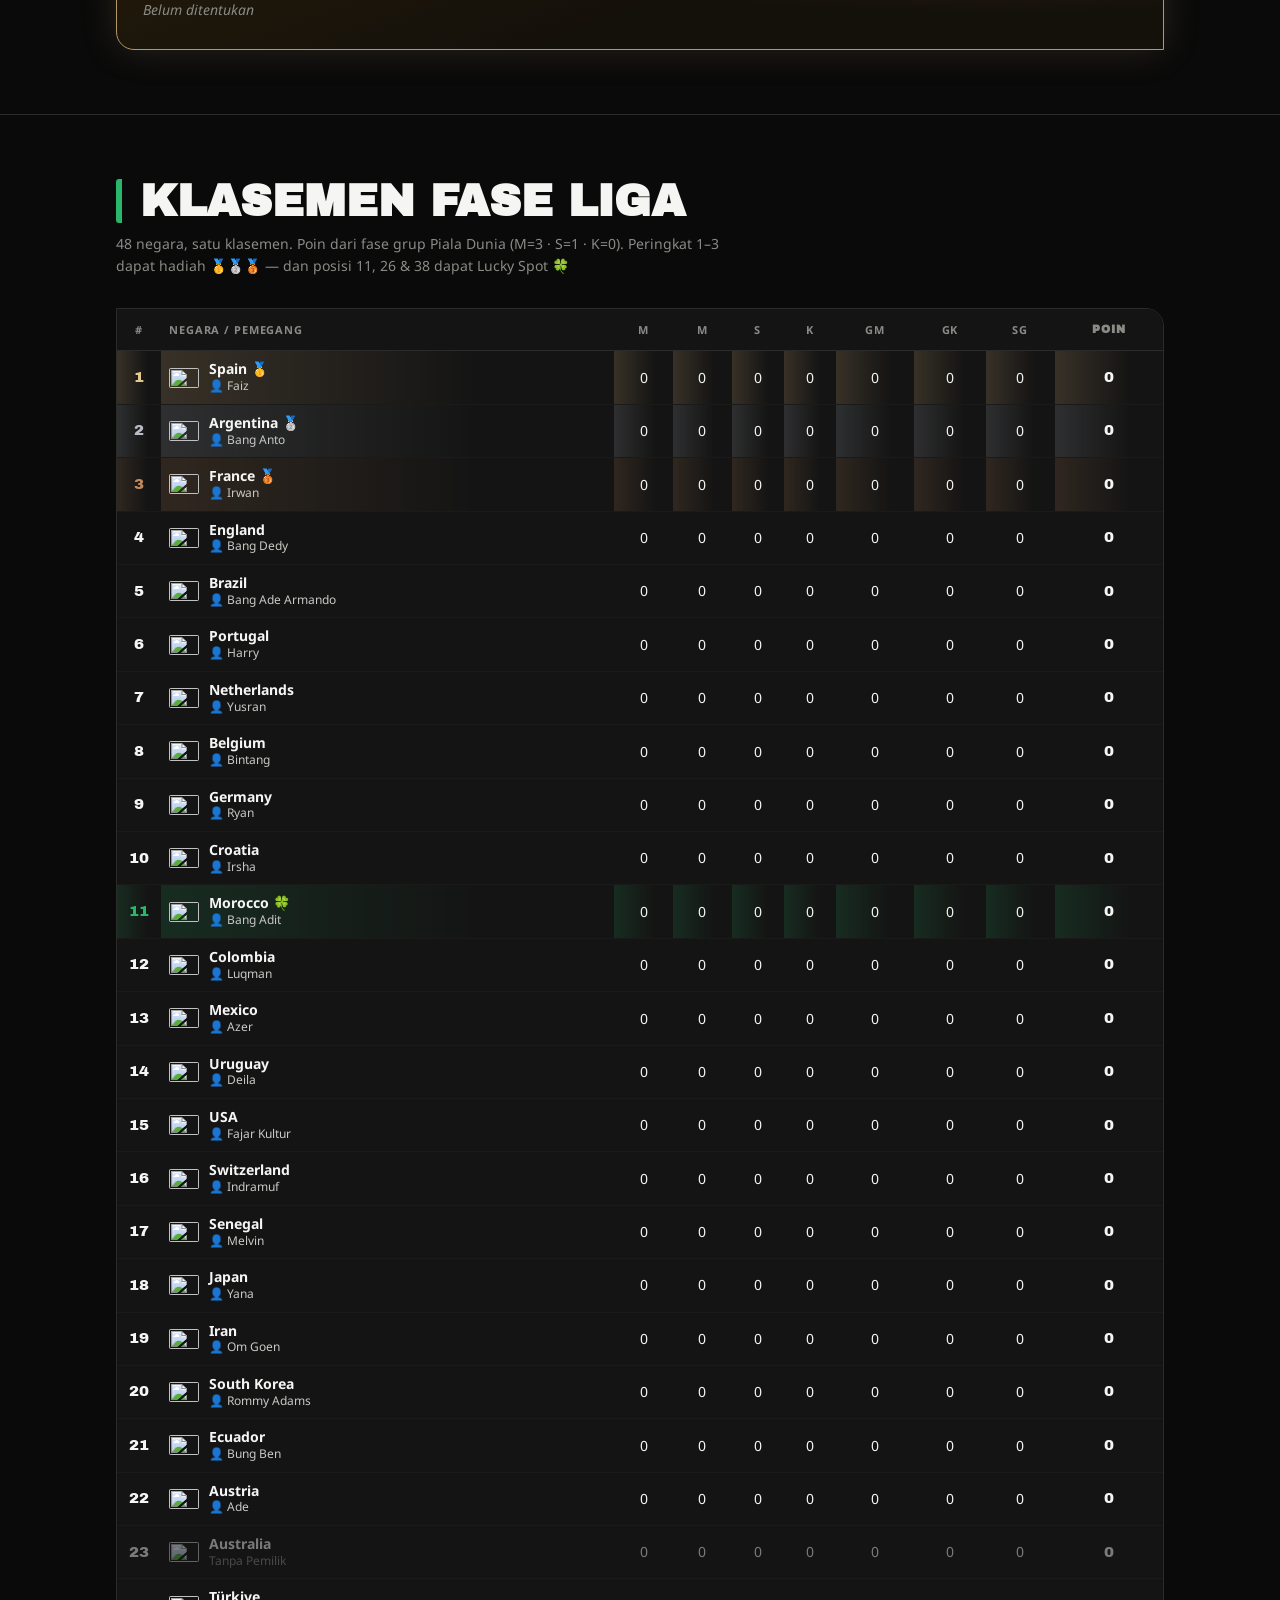
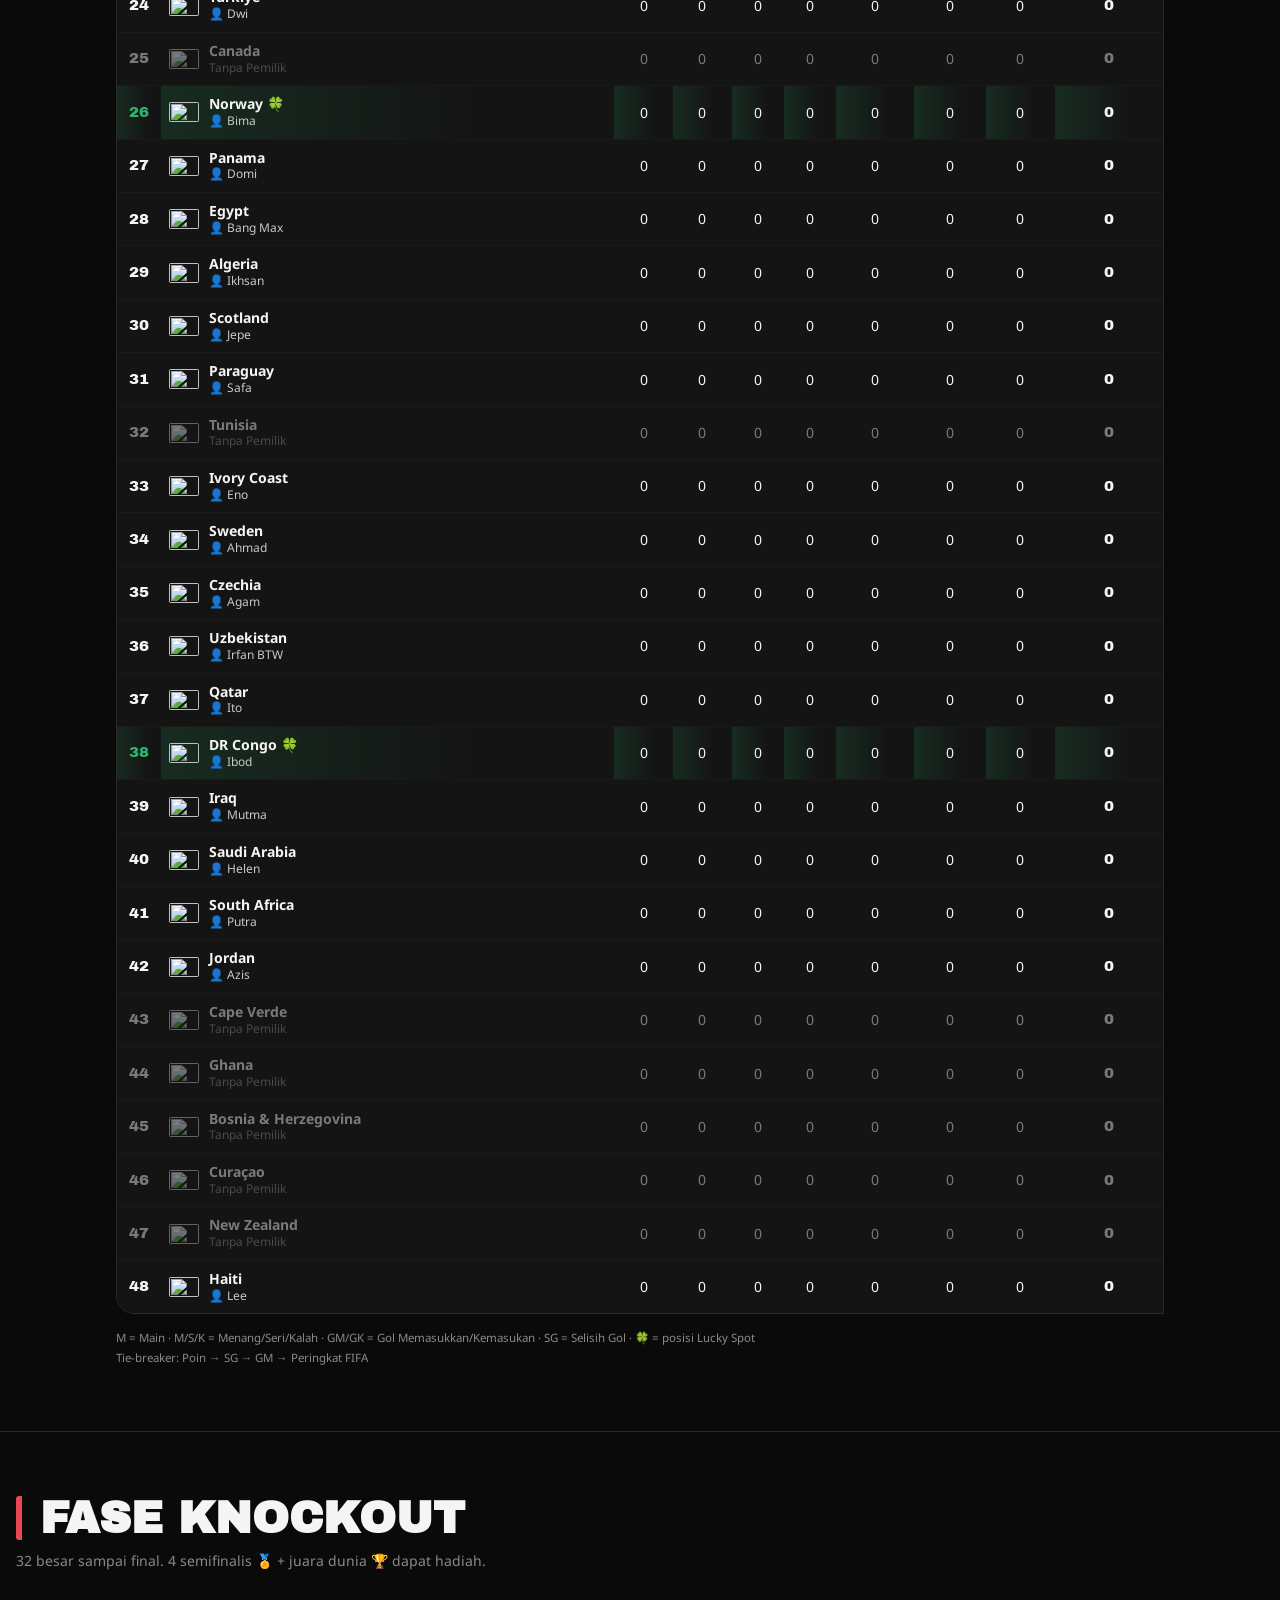
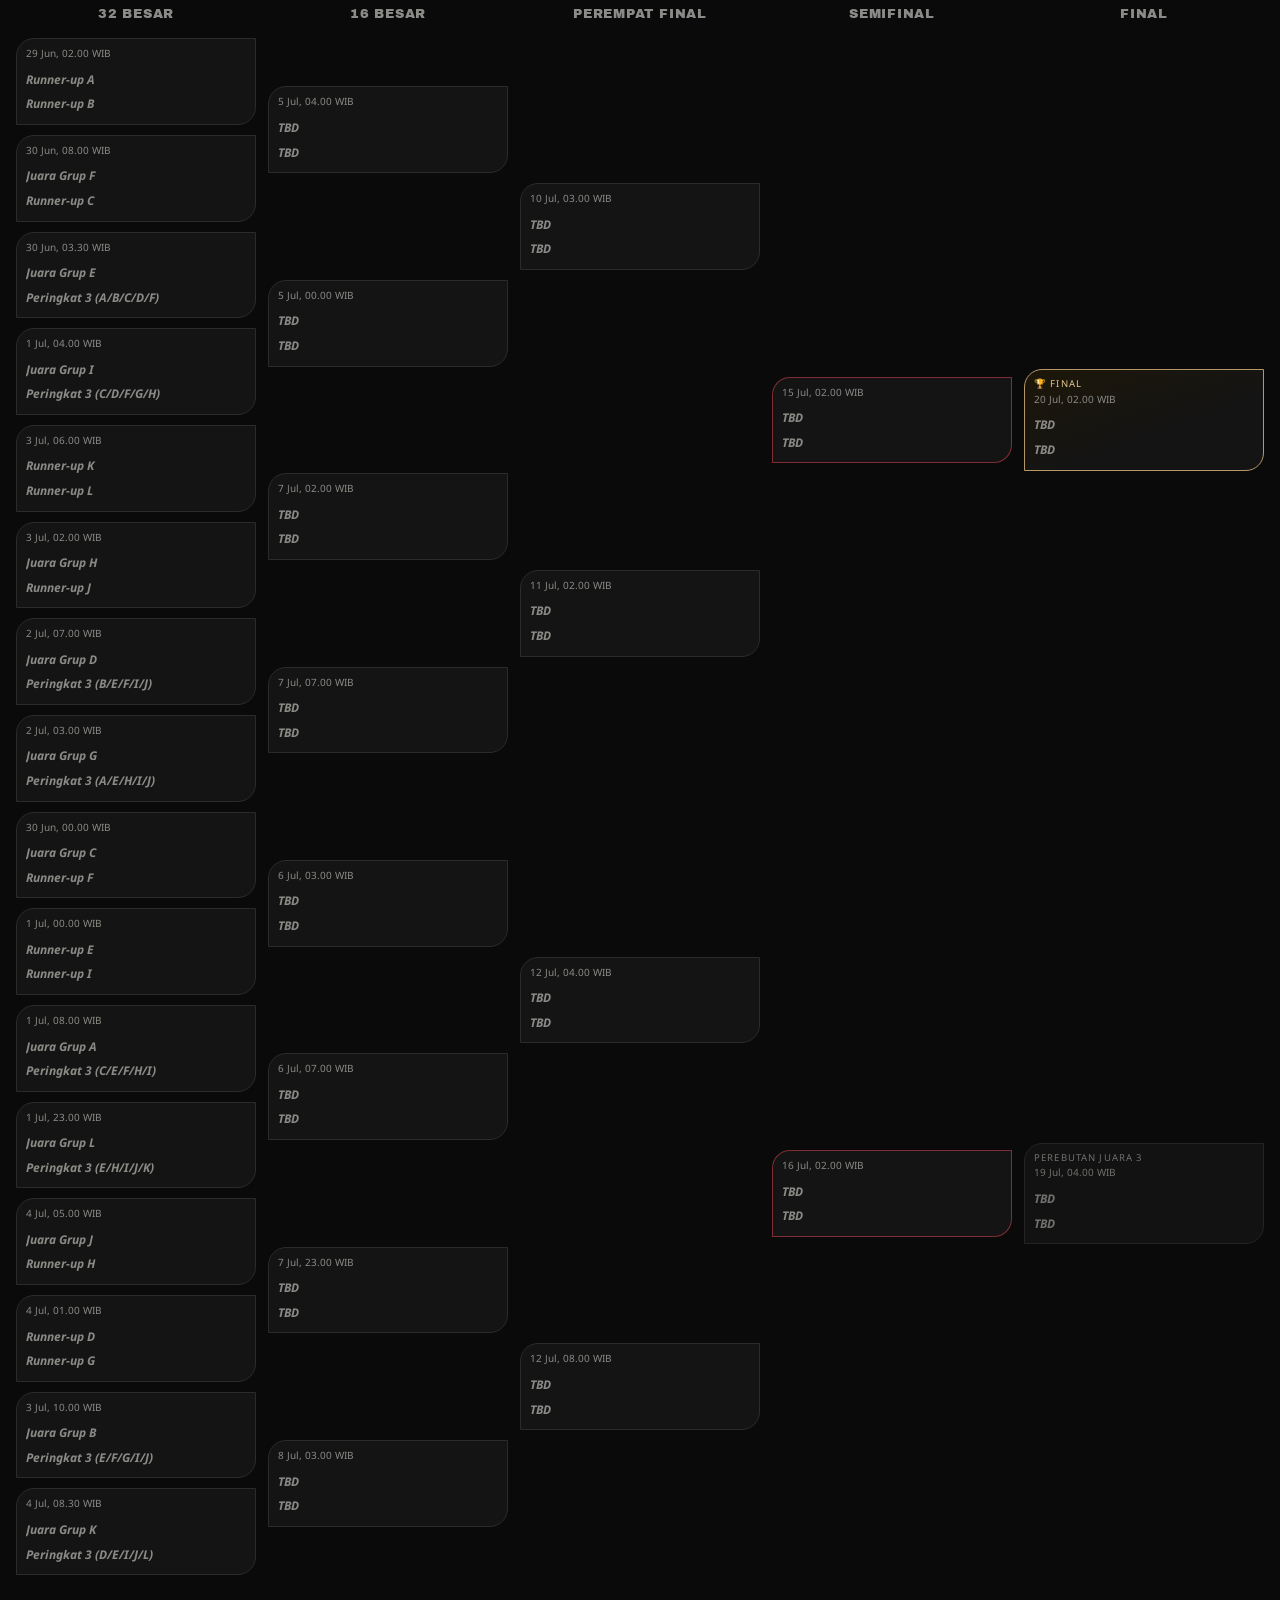
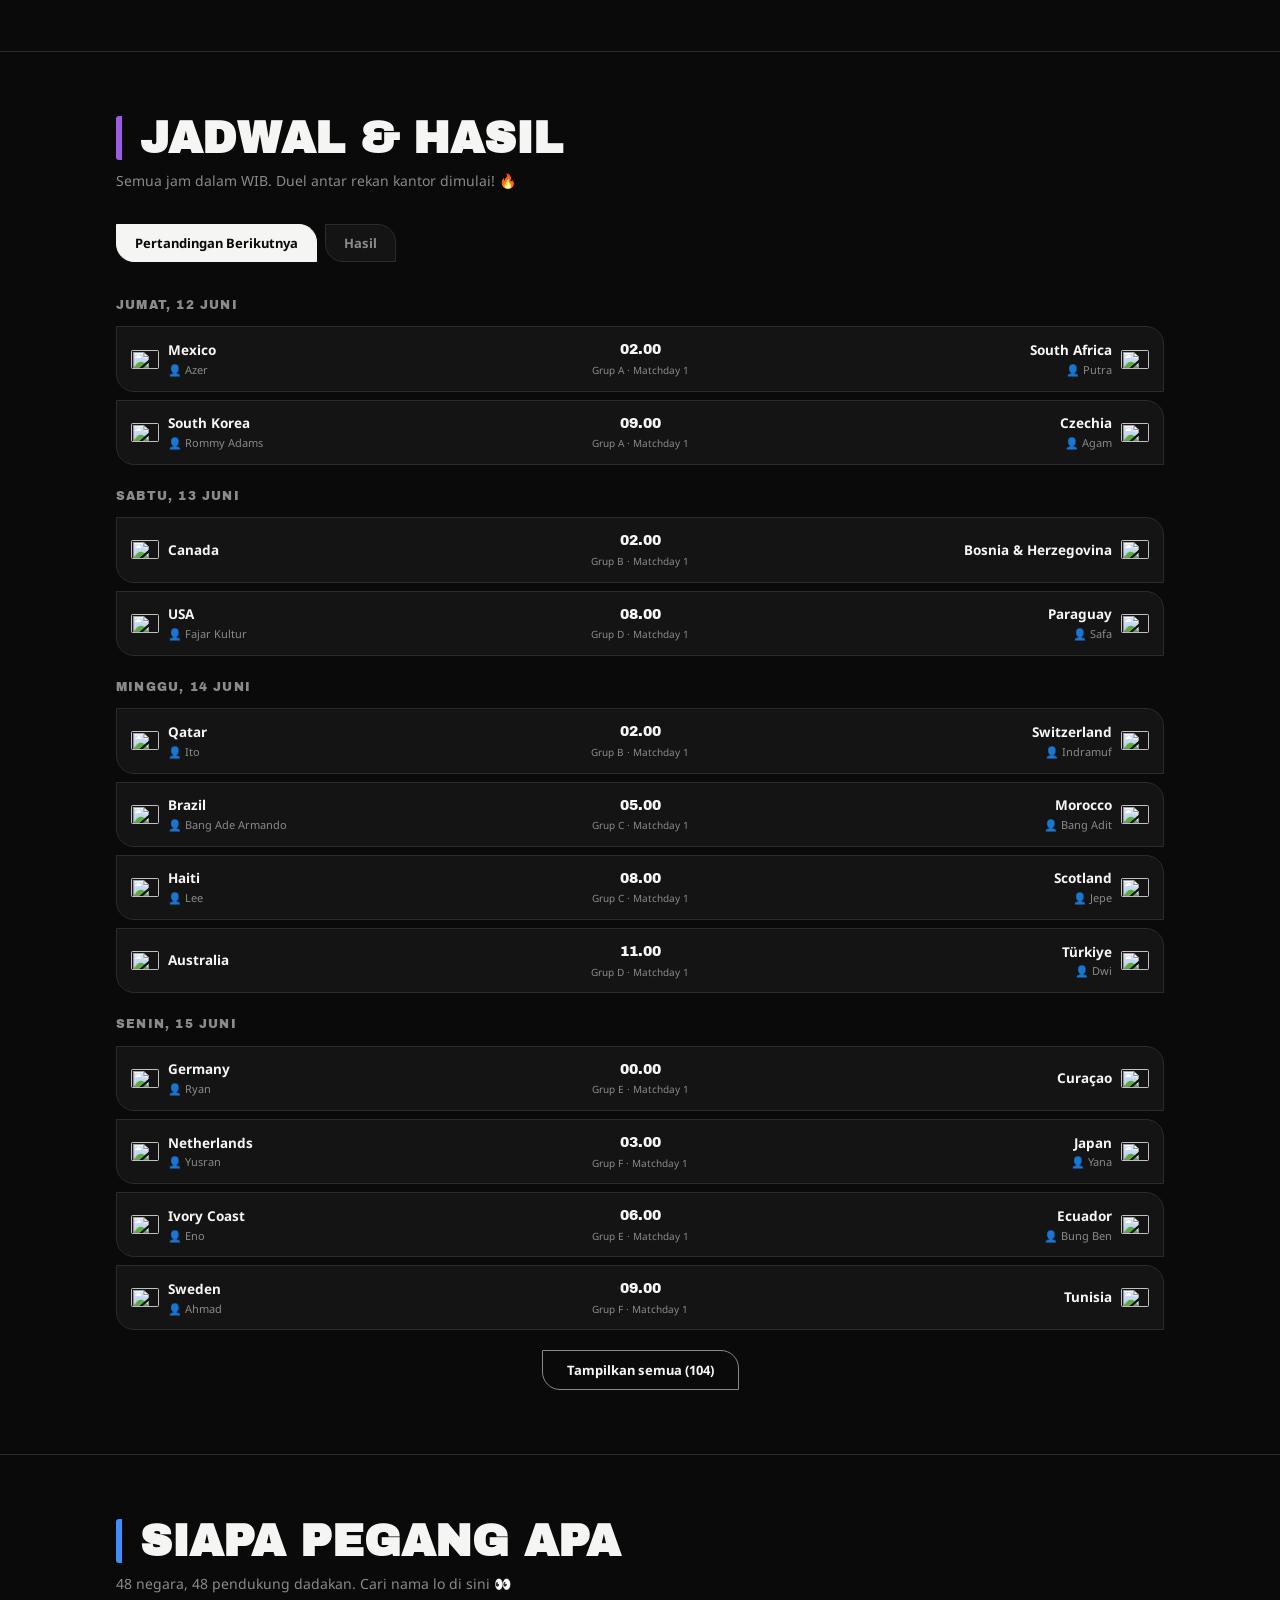
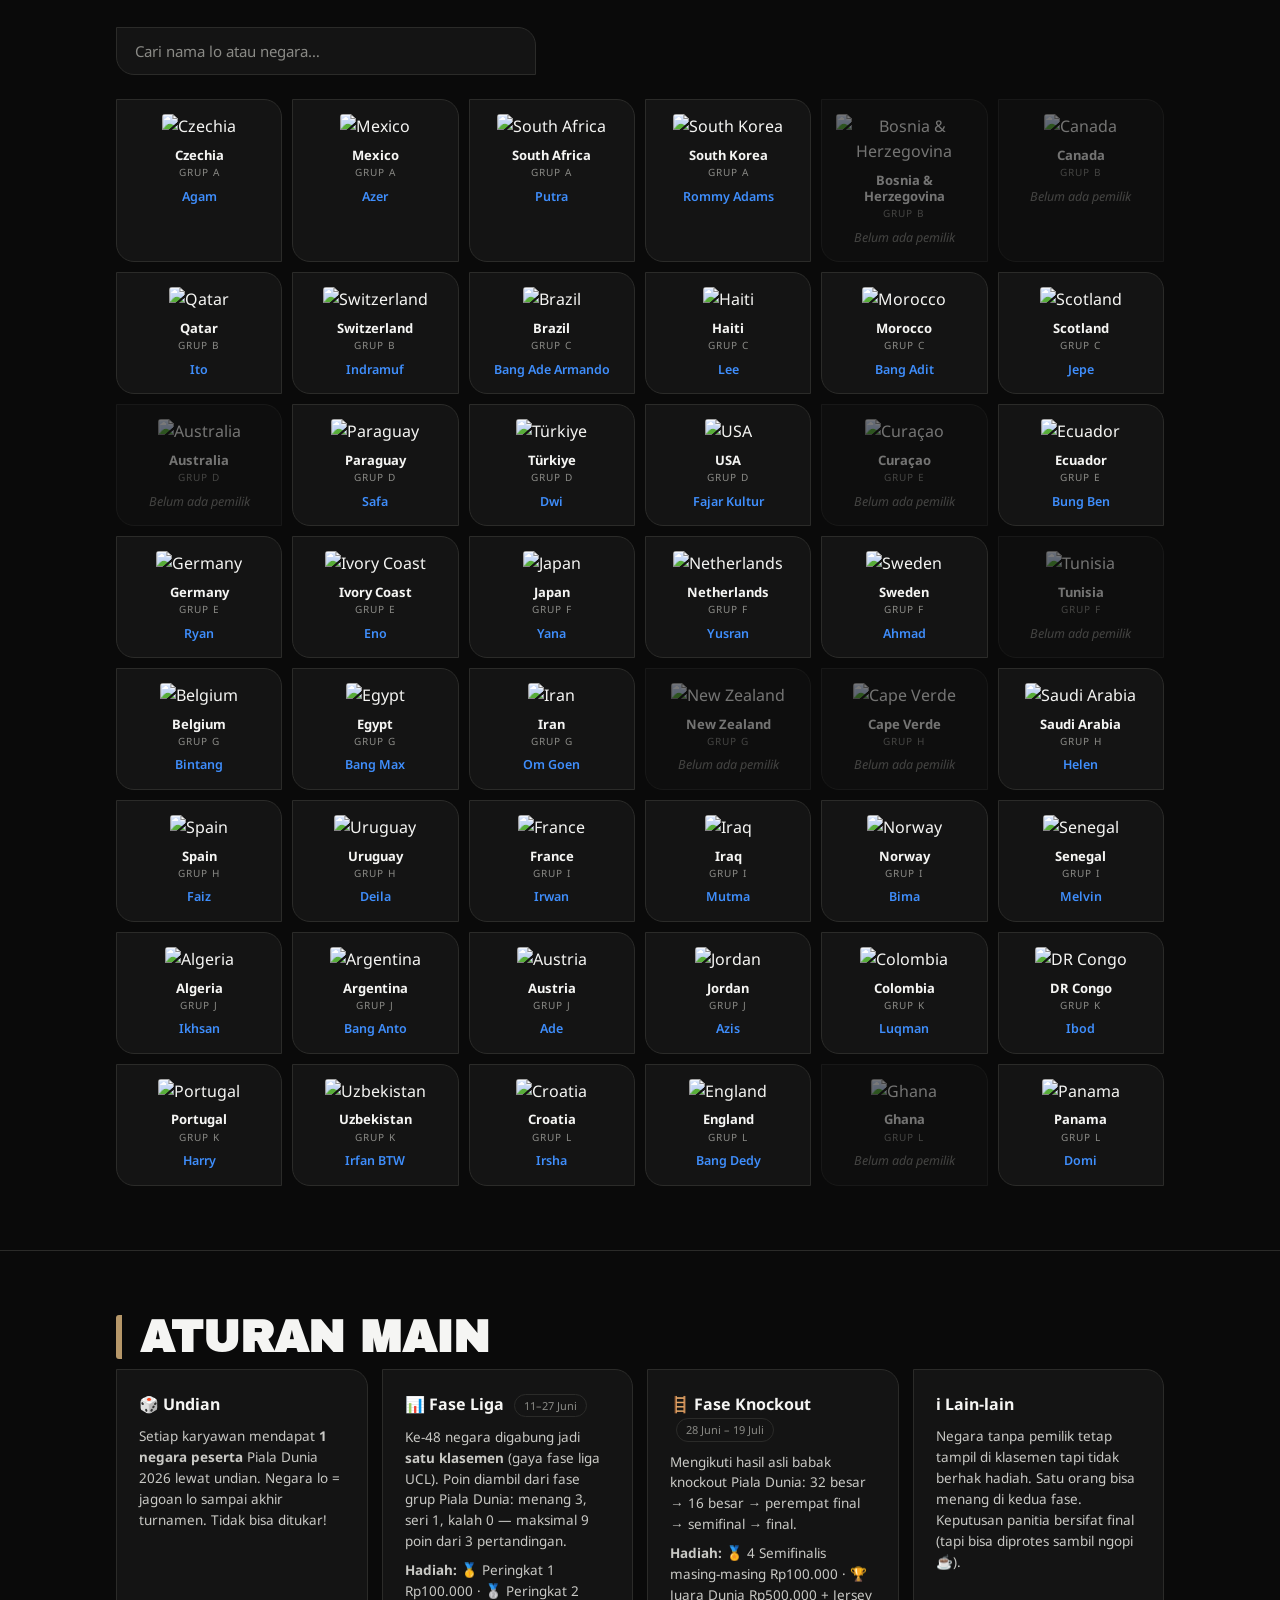
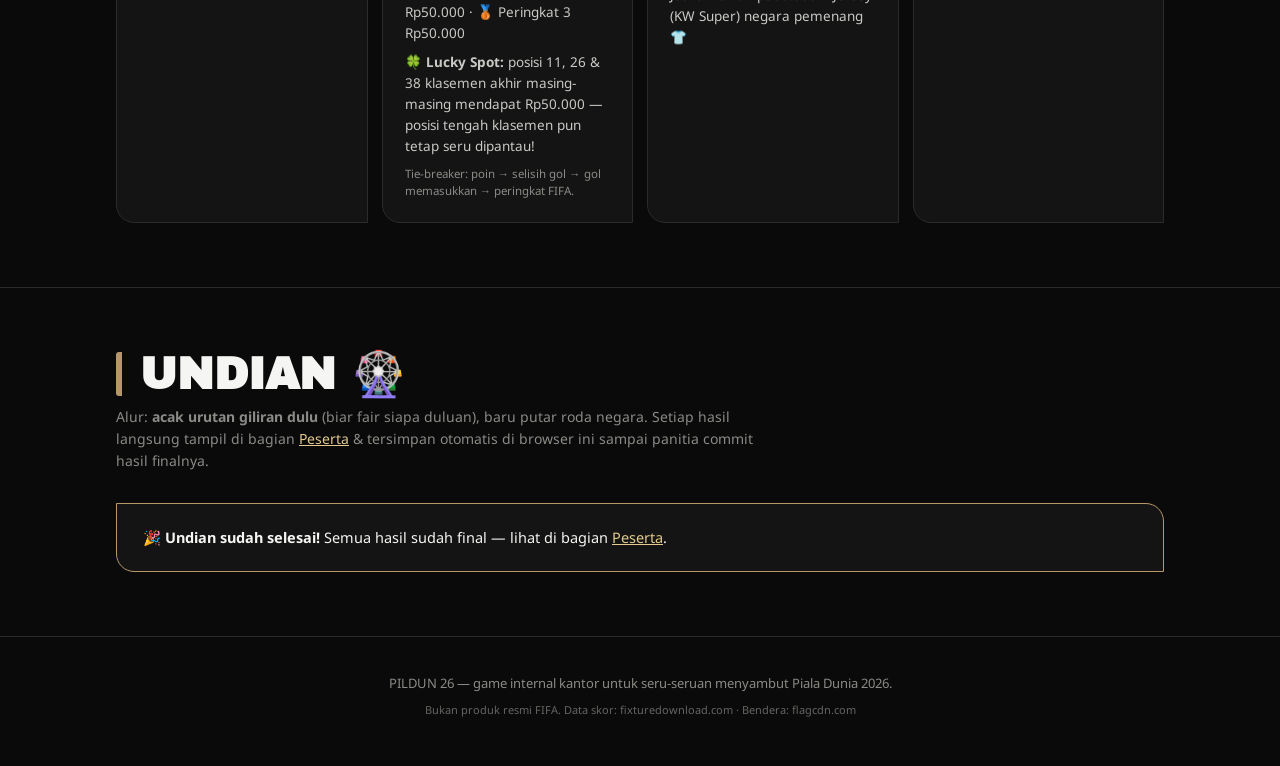
==== commit b2ac4f24: "data: hasil undian ulang final — kunci fitur undian & hapus tab Undian Co-Authored-By: Claude Opus 4" ====
--- a/index.html
+++ b/index.html
@@ -43,7 +43,6 @@
       <a href="#jadwal">Jadwal</a>
       <a href="#peserta">Peserta</a>
       <a href="#aturan">Aturan</a>
-      <a href="#undian">Undian</a>
     </div>
   </nav>
 
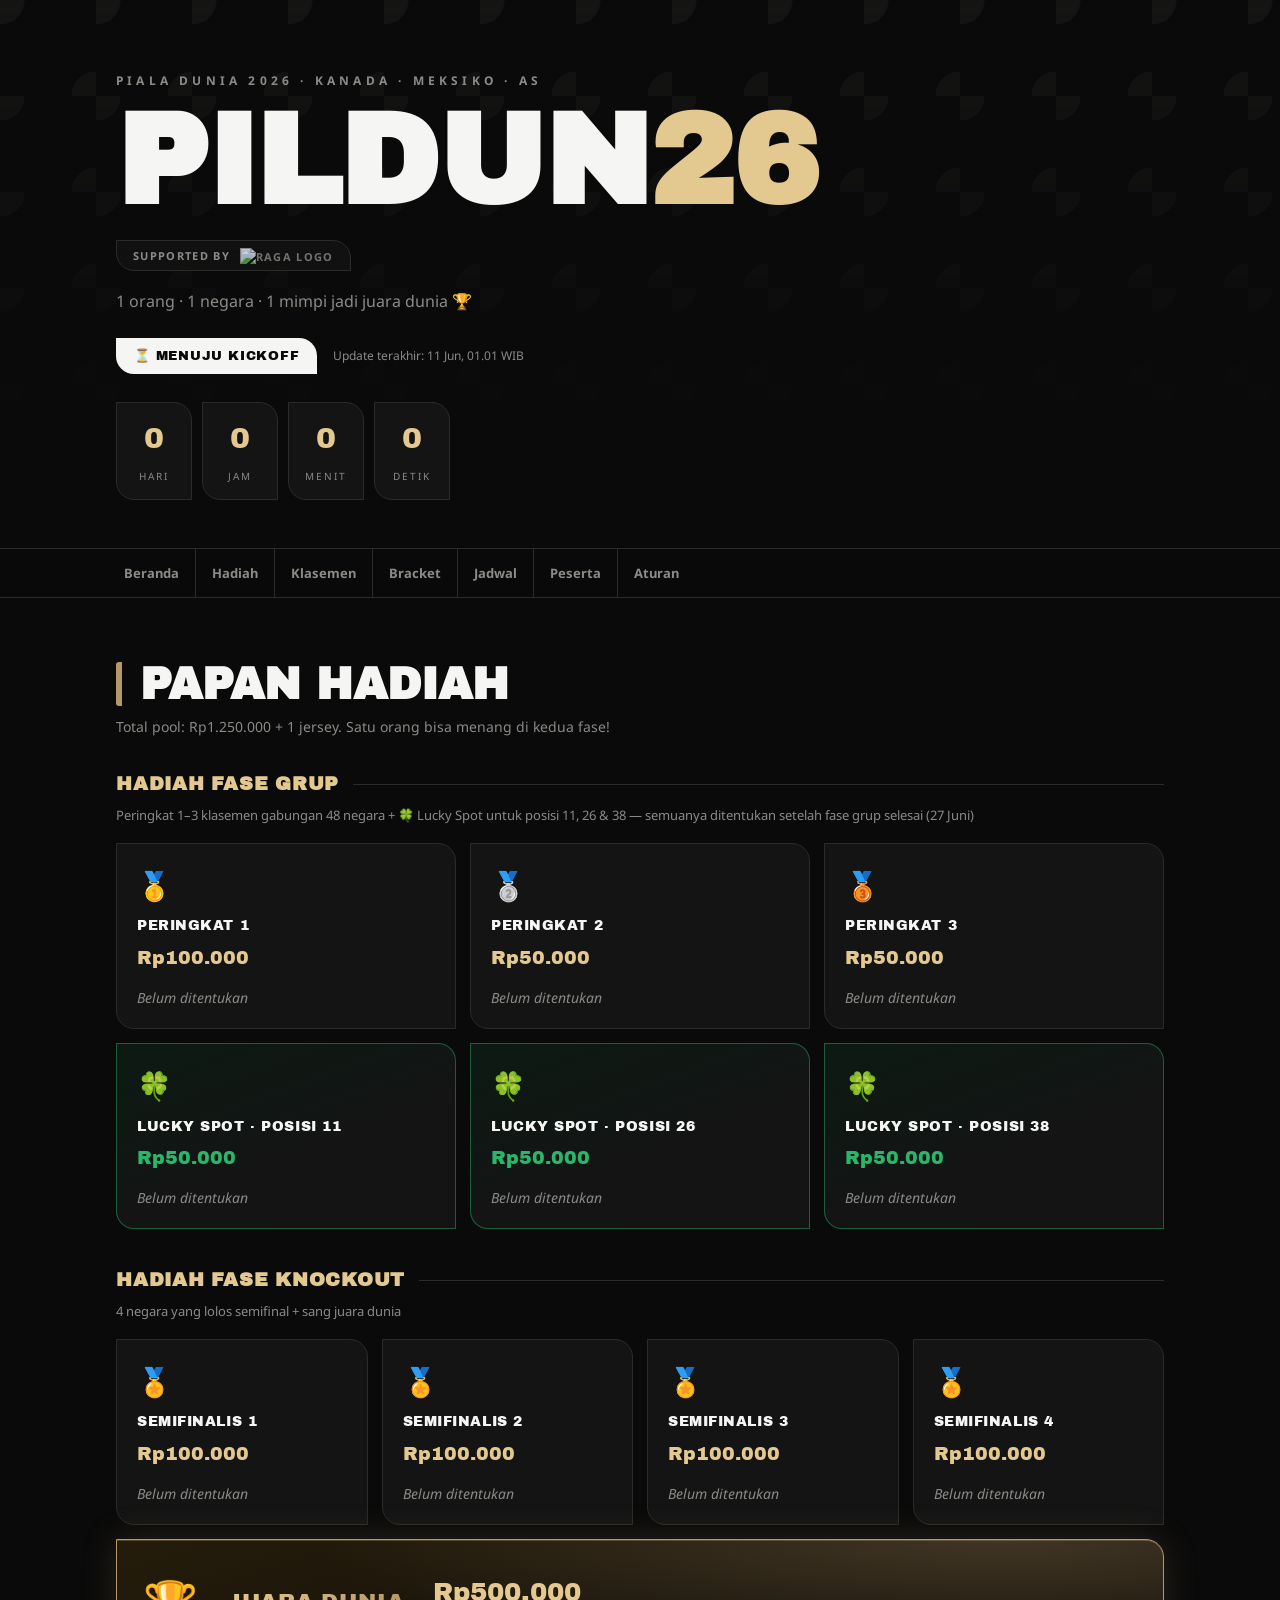
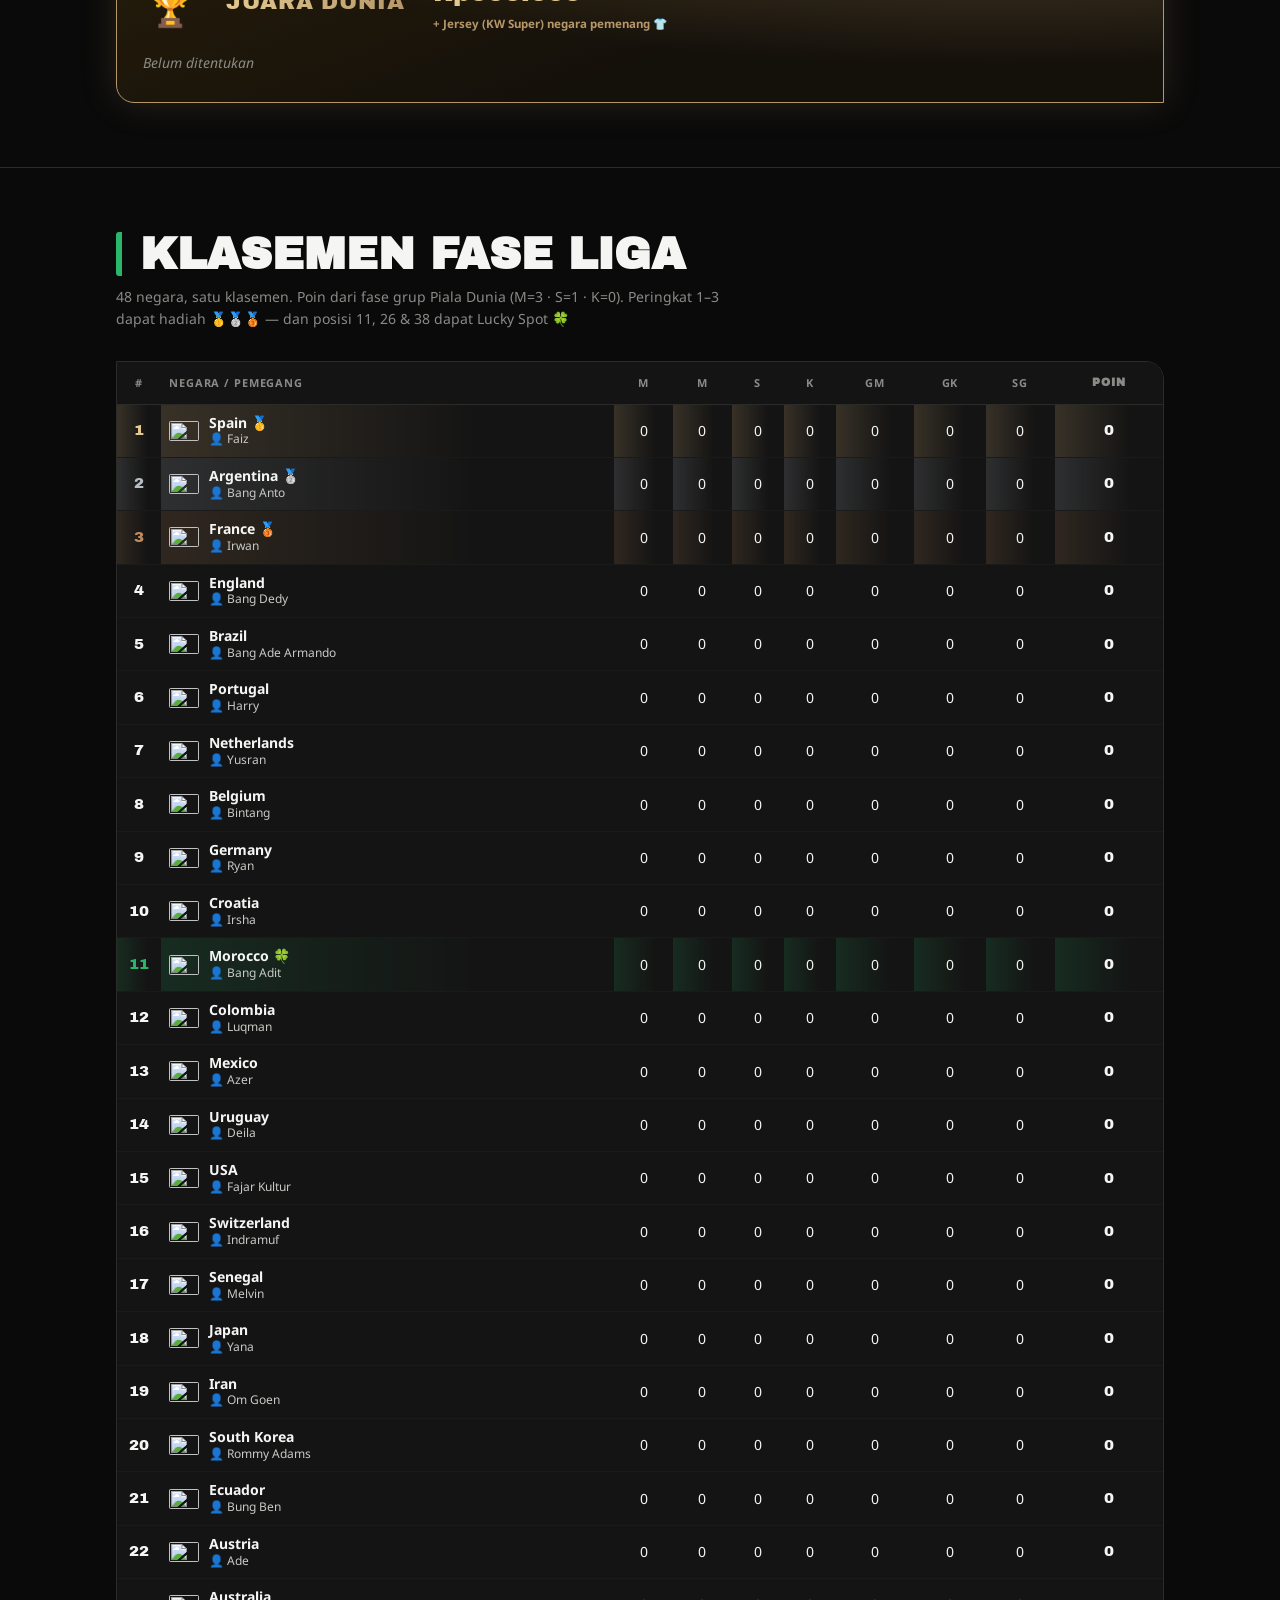
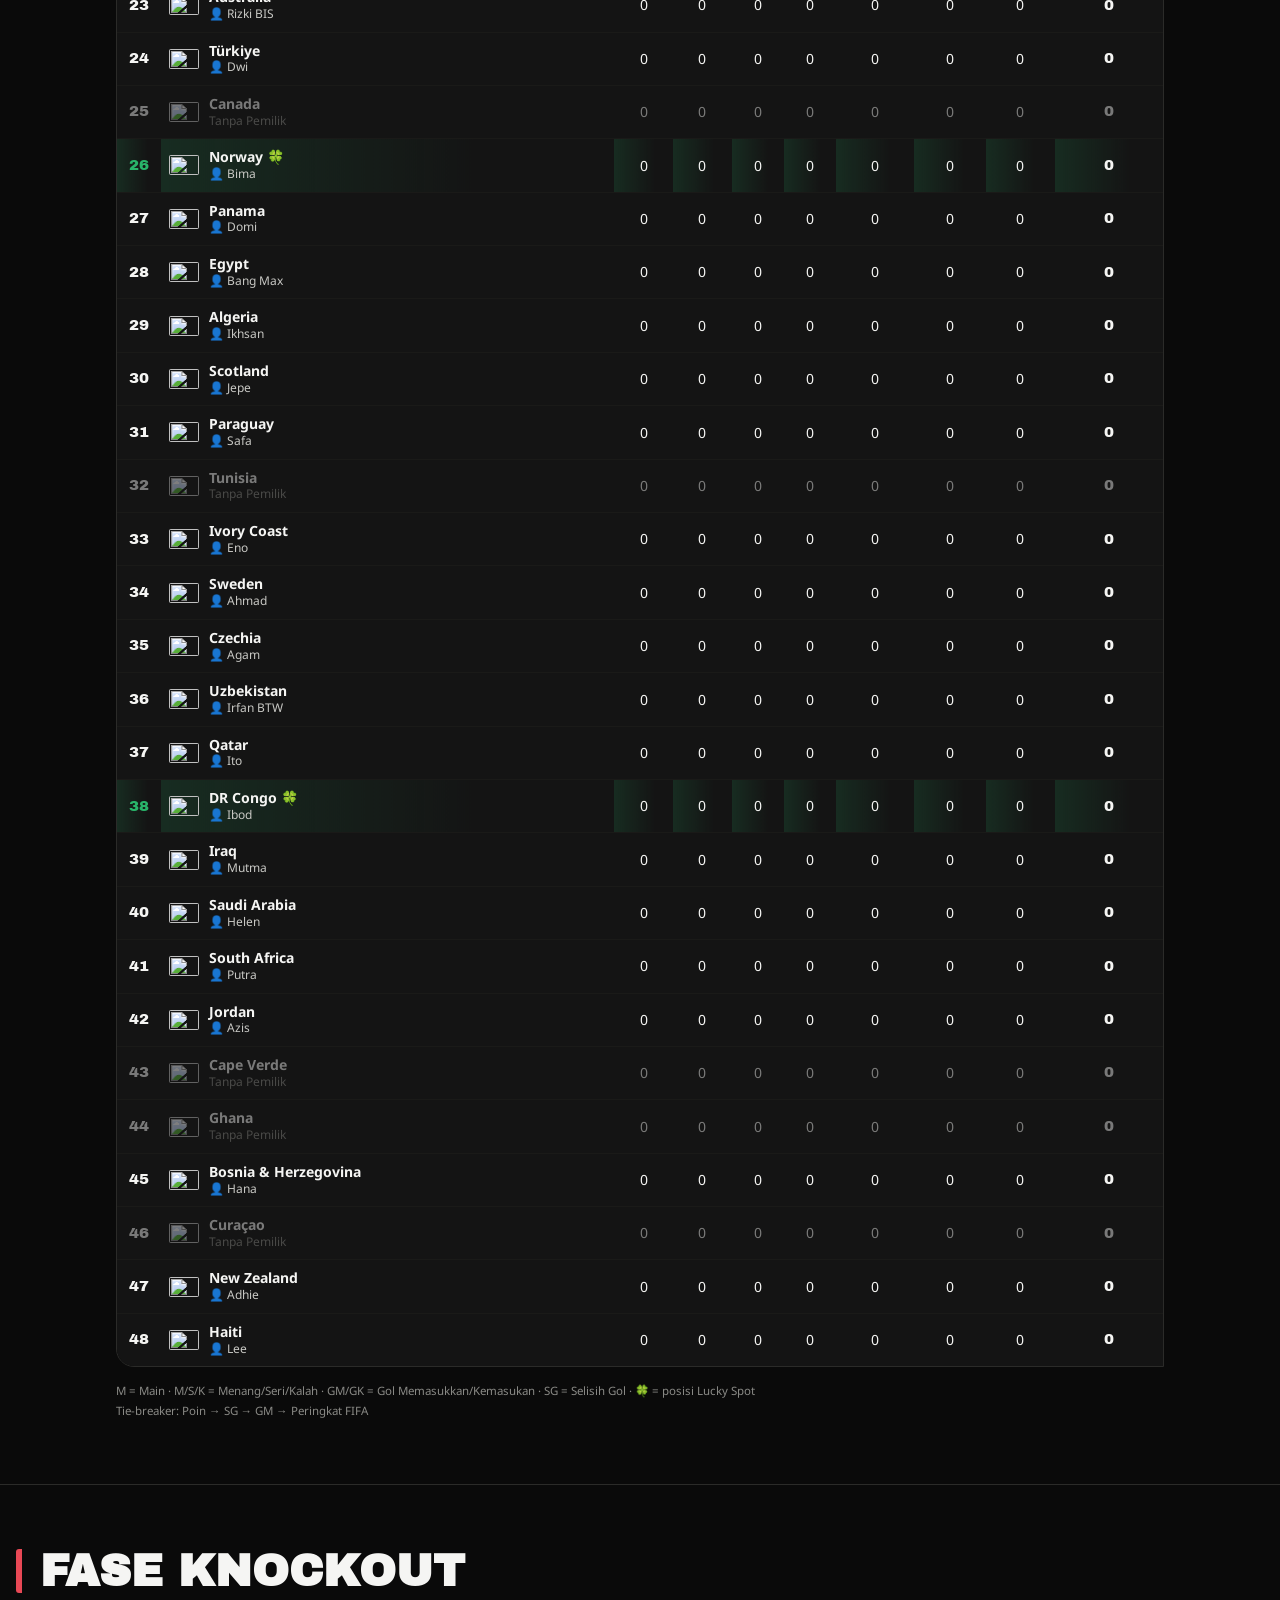
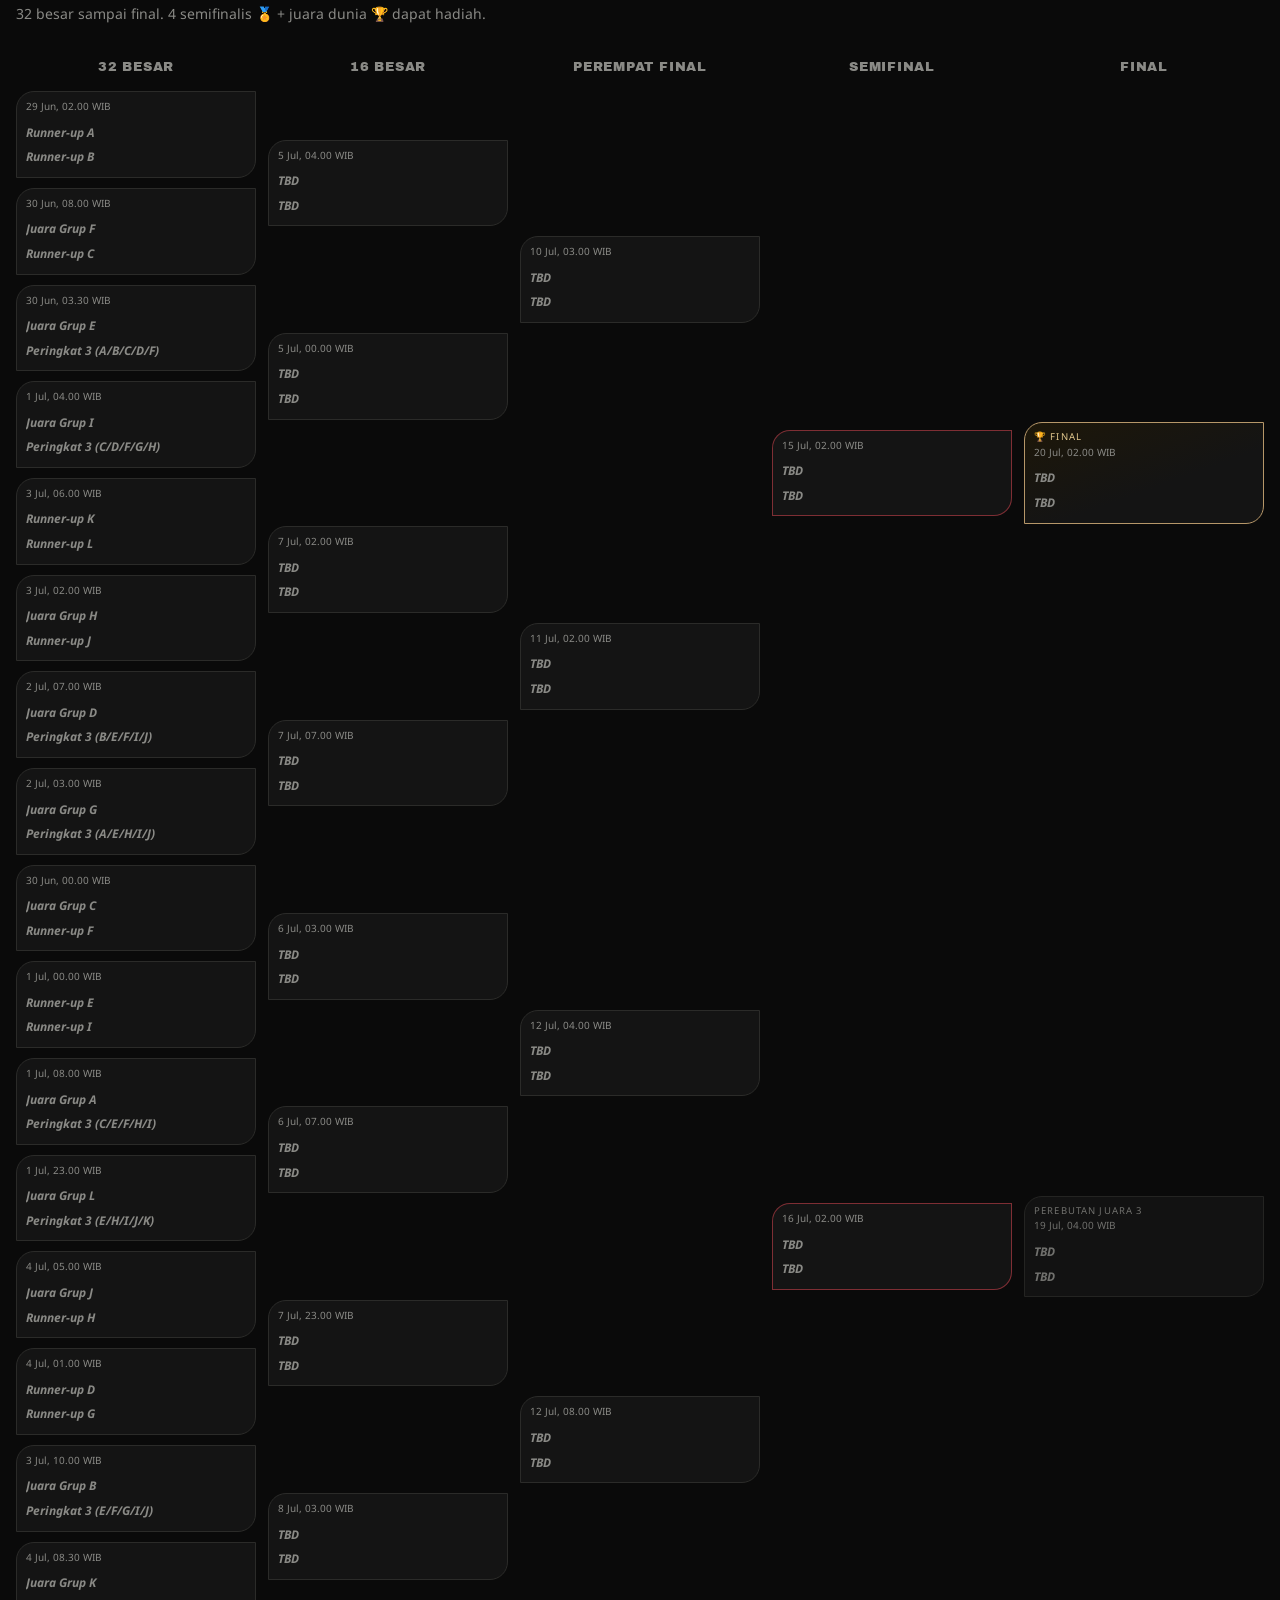
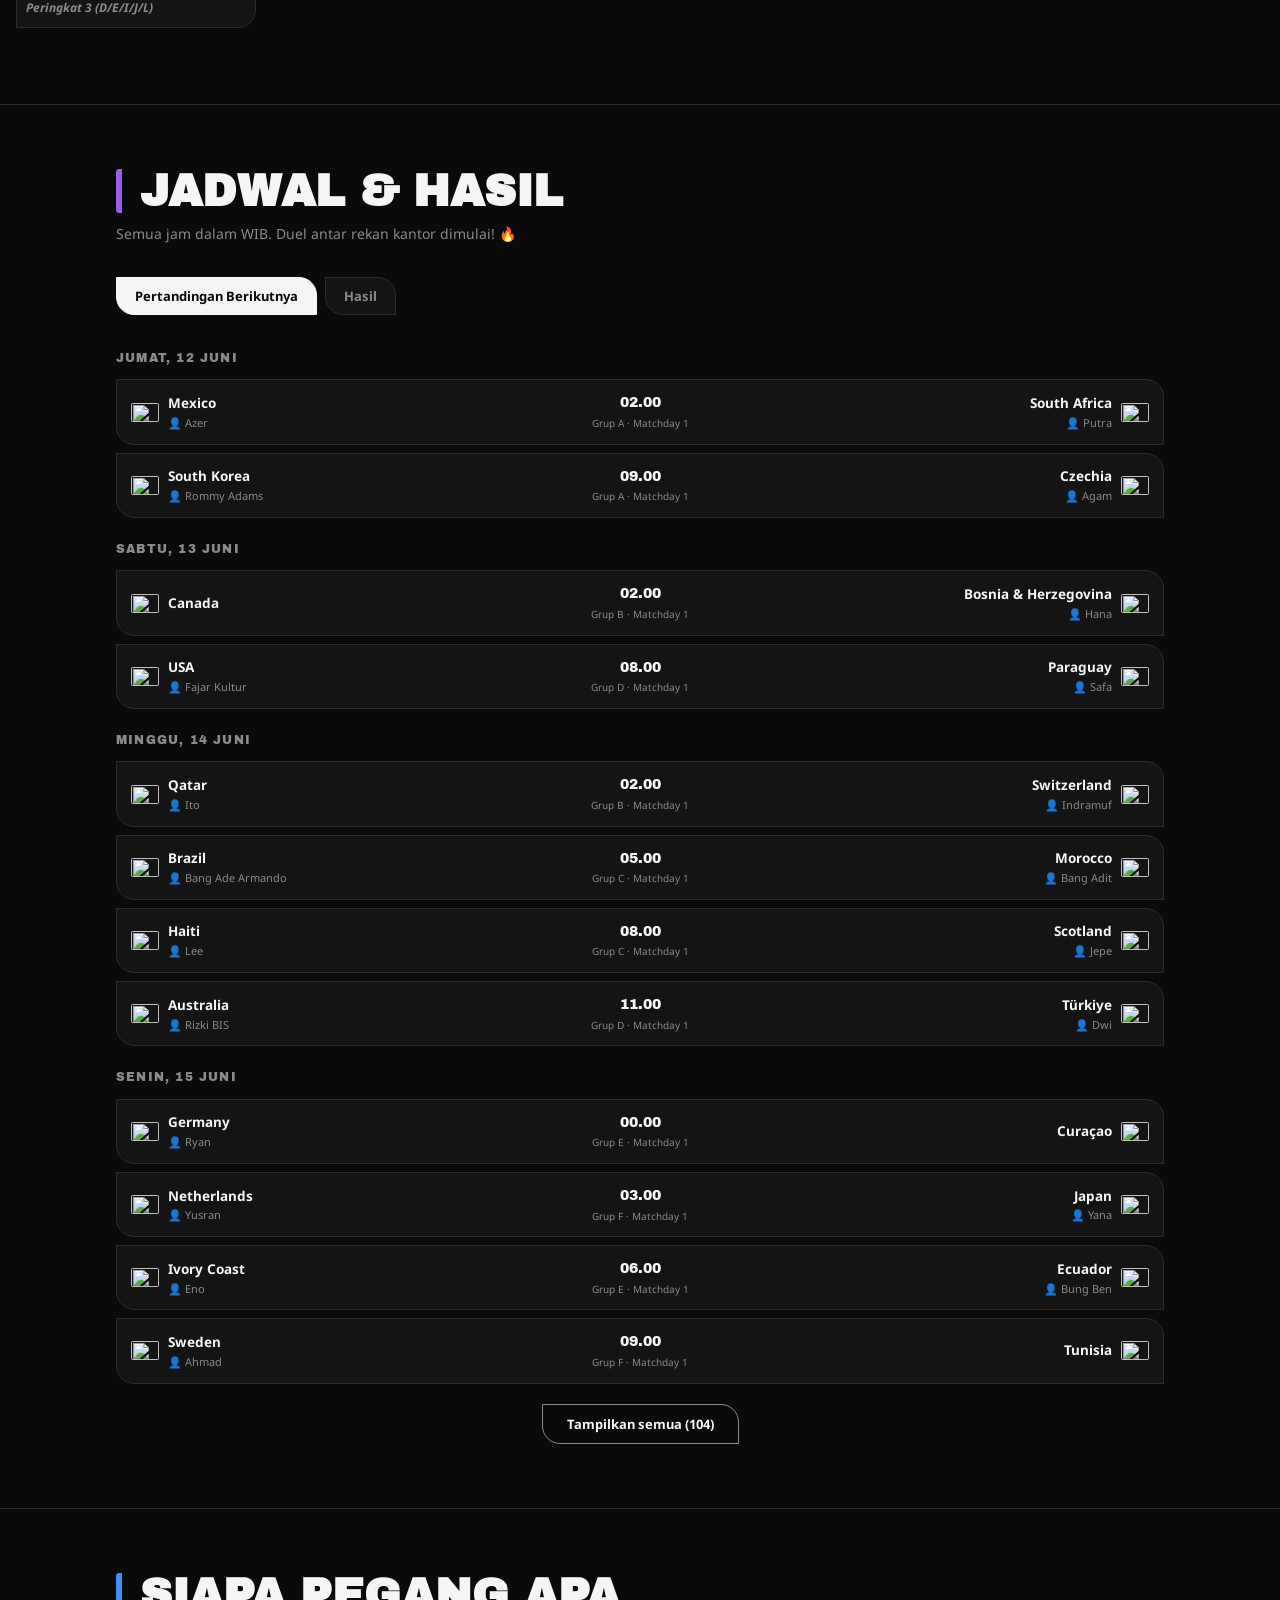
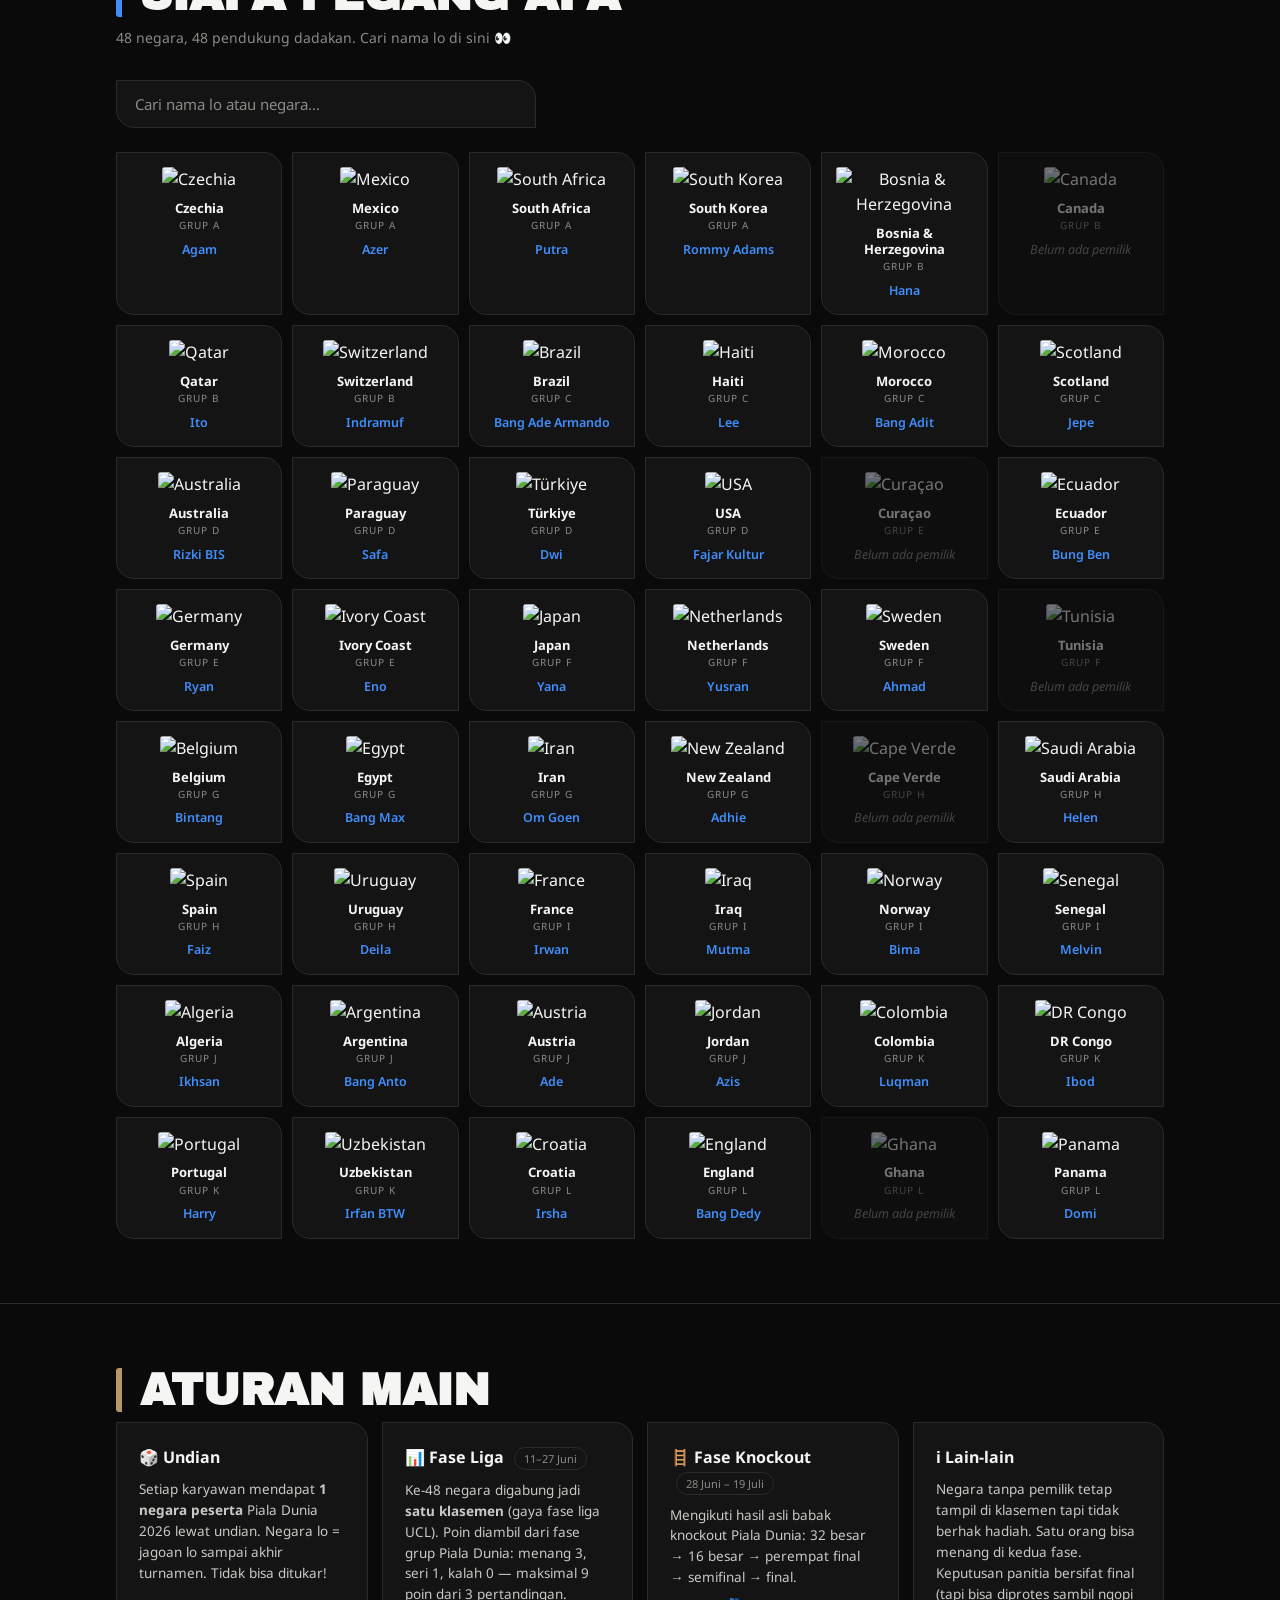
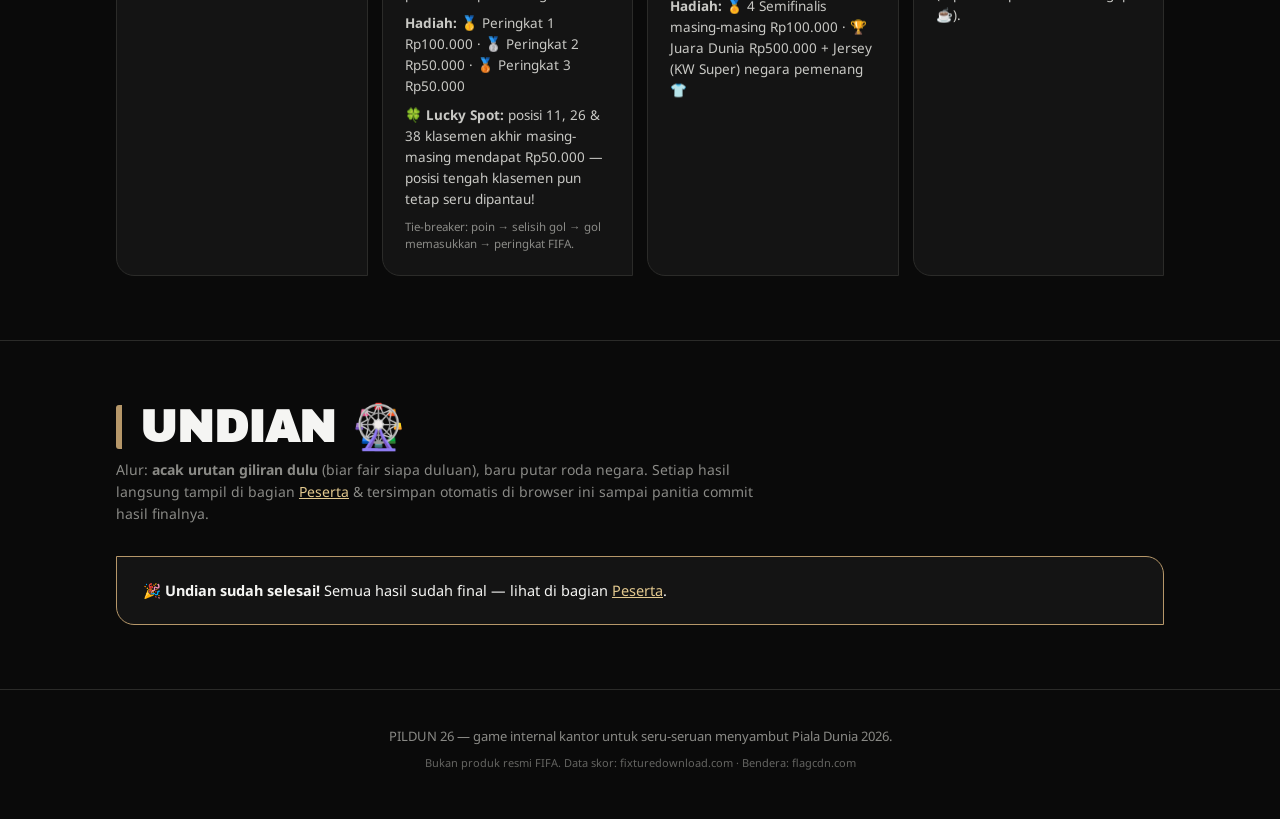
==== commit 6b88b542: "Add 'Supported by Raga' logo under title" ====
--- a/index.html
+++ b/index.html
@@ -20,6 +20,10 @@
     <div class="container">
       <p class="hero-kicker">PIALA DUNIA 2026 · KANADA · MEKSIKO · AS</p>
       <h1 class="hero-title">PILDUN<span class="gold">26</span></h1>
+      <div class="hero-sponsor">
+        <span>Supported by</span>
+        <img src="https://assets.joyrabbit.xyz/Random%20Assets/raga%20%2B-09.png" alt="Raga Logo">
+      </div>
       <p class="hero-sub">1 orang · 1 negara · 1 mimpi jadi juara dunia 🏆</p>
       <div class="hero-status">
         <span class="phase-badge" id="phase-badge">…</span>
--- a/css/style.css
+++ b/css/style.css
@@ -84,7 +84,45 @@
   letter-spacing: -.01em;
 }
 
-.hero-sub { margin-top: 16px; color: var(--grey); font-size: 16px; }
+.hero-sponsor {
+  display: inline-flex;
+  align-items: center;
+  gap: 10px;
+  margin-top: 20px;
+  font-size: 11px;
+  font-weight: 700;
+  letter-spacing: 0.12em;
+  text-transform: uppercase;
+  color: var(--grey);
+  background: rgba(255, 255, 255, 0.03);
+  padding: 6px 16px;
+  border-radius: var(--radius-26);
+  border: 1px solid var(--grey-dark);
+  backdrop-filter: blur(8px);
+  -webkit-backdrop-filter: blur(8px);
+  transition: all 0.25s ease;
+}
+
+.hero-sponsor:hover {
+  border-color: var(--gold);
+  color: var(--white);
+  background: rgba(255, 255, 255, 0.06);
+  box-shadow: 0 4px 20px rgba(182, 151, 105, 0.12);
+  transform: translateY(-1px);
+}
+
+.hero-sponsor img {
+  height: 16px;
+  width: auto;
+  opacity: 0.8;
+  transition: all 0.25s ease;
+}
+
+.hero-sponsor:hover img {
+  opacity: 1;
+}
+
+.hero-sub { margin-top: 18px; color: var(--grey); font-size: 16px; }
 
 .hero-status { margin-top: 24px; display: flex; align-items: center; gap: 16px; flex-wrap: wrap; }
 
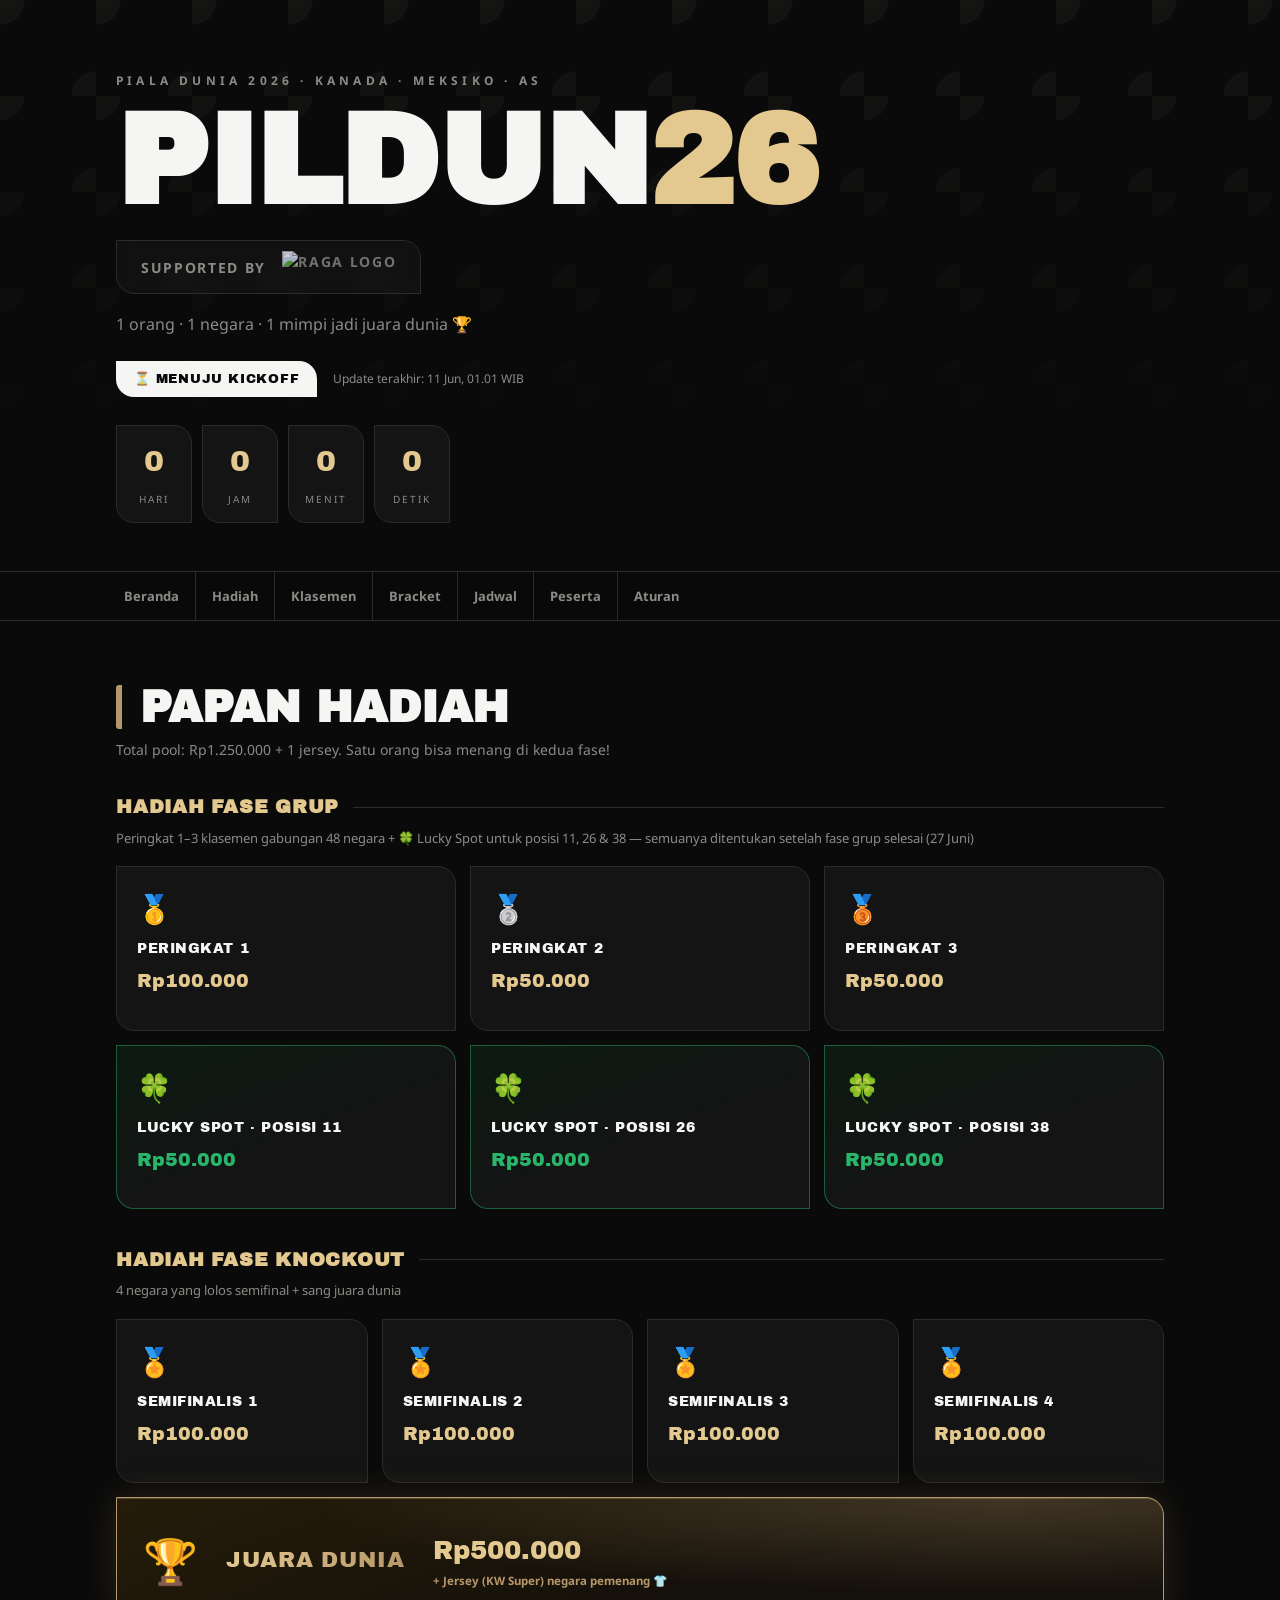
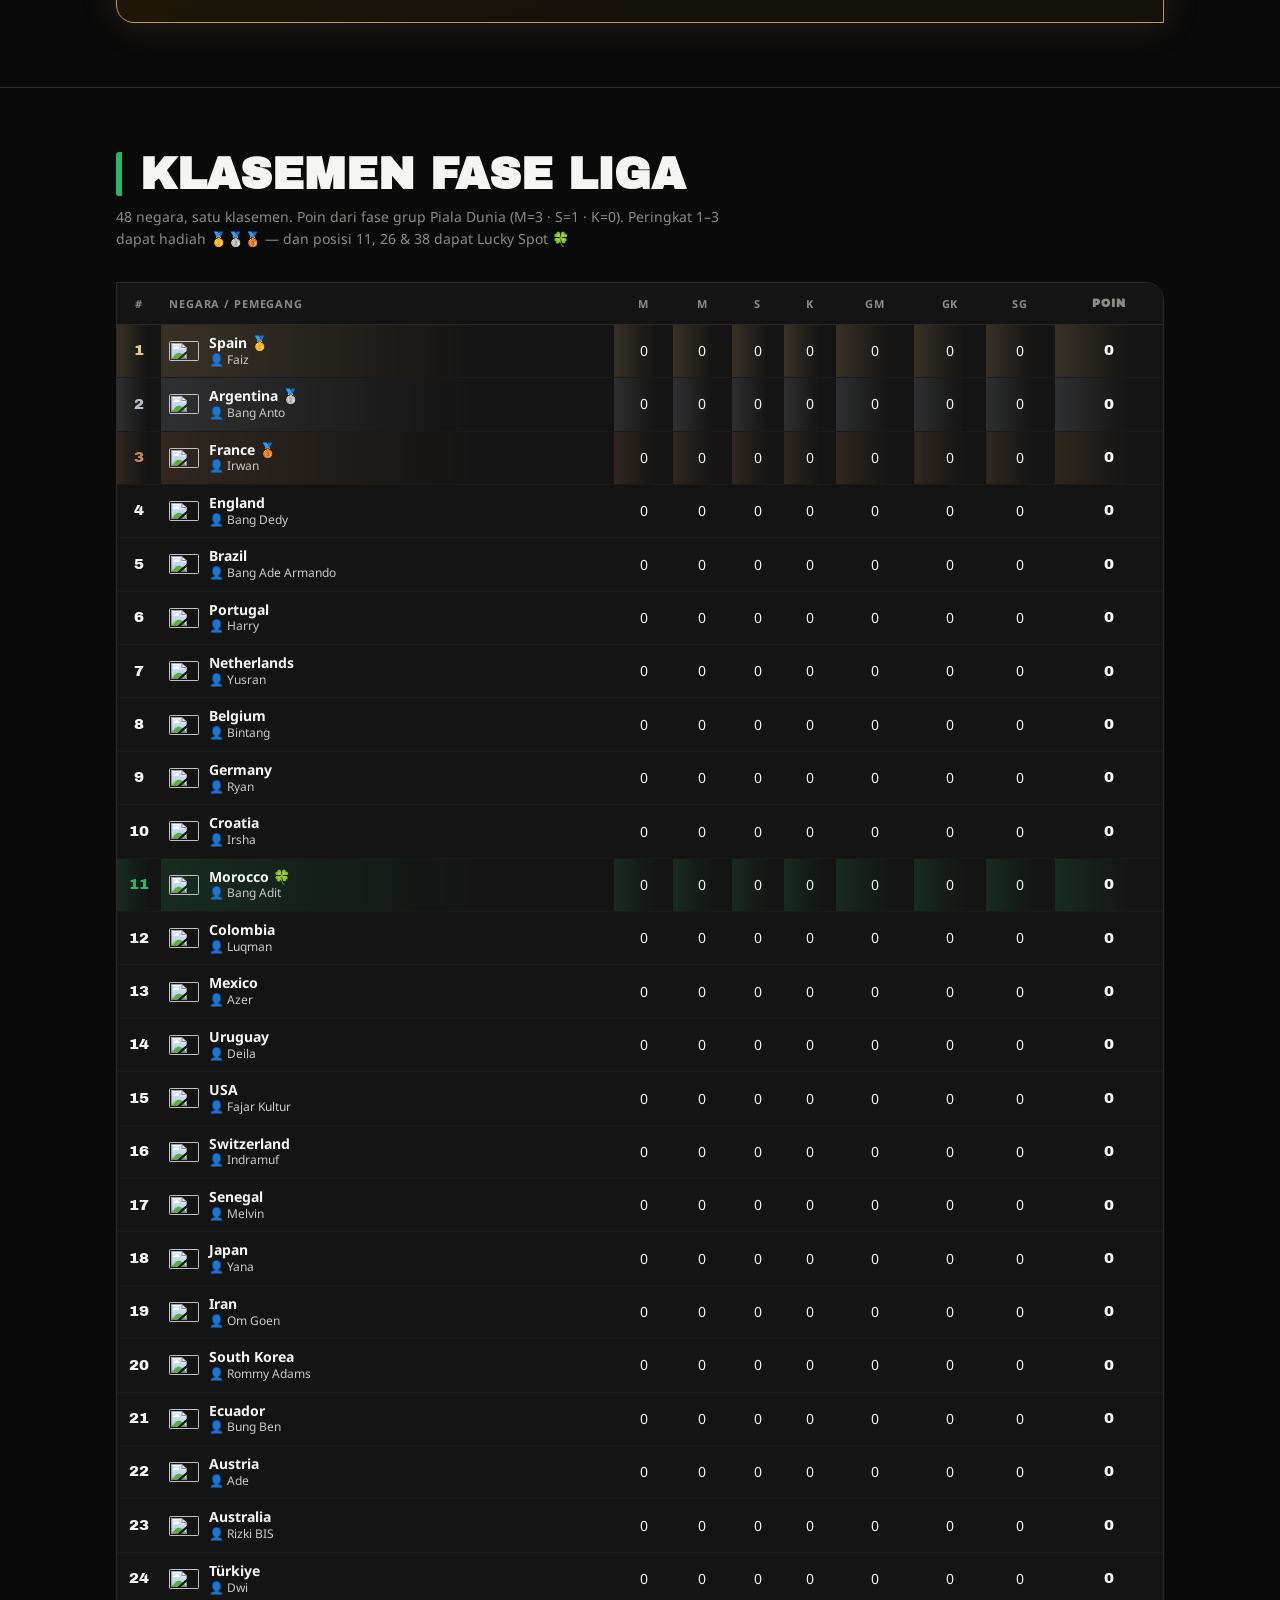
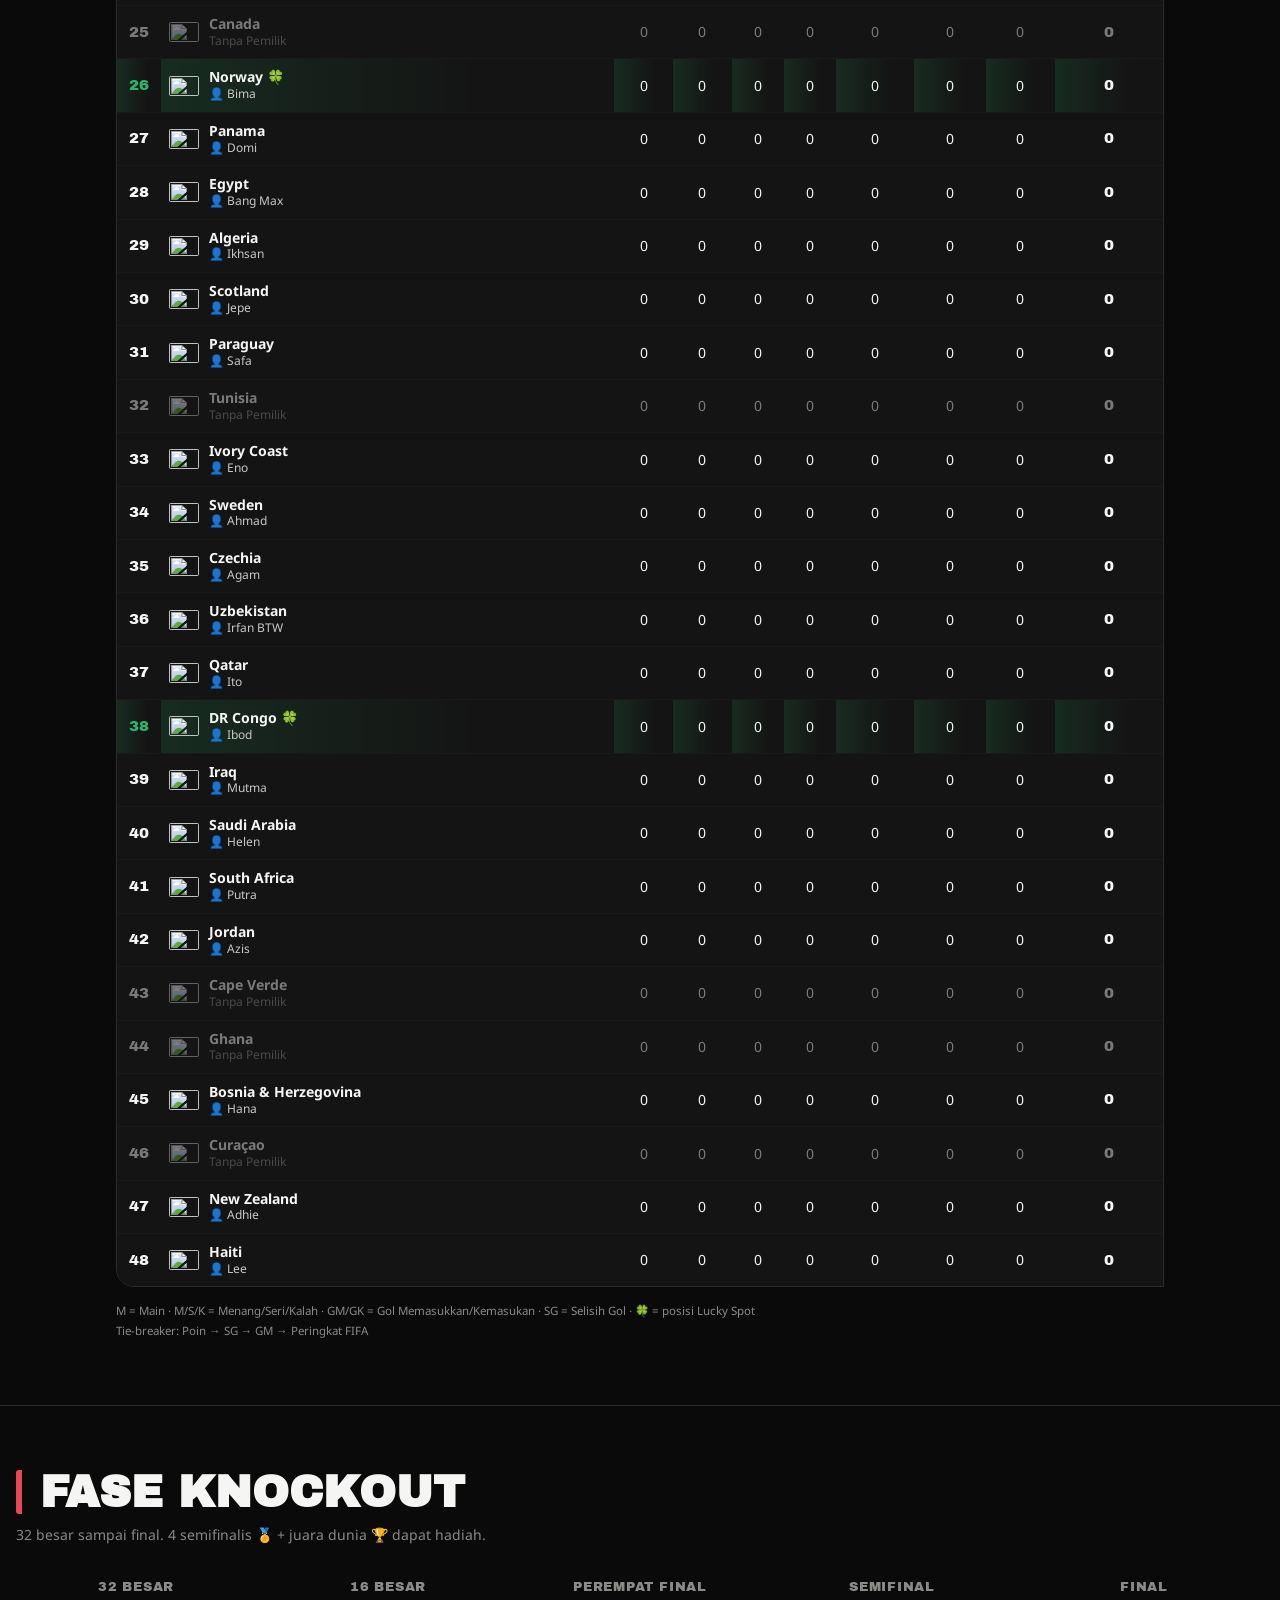
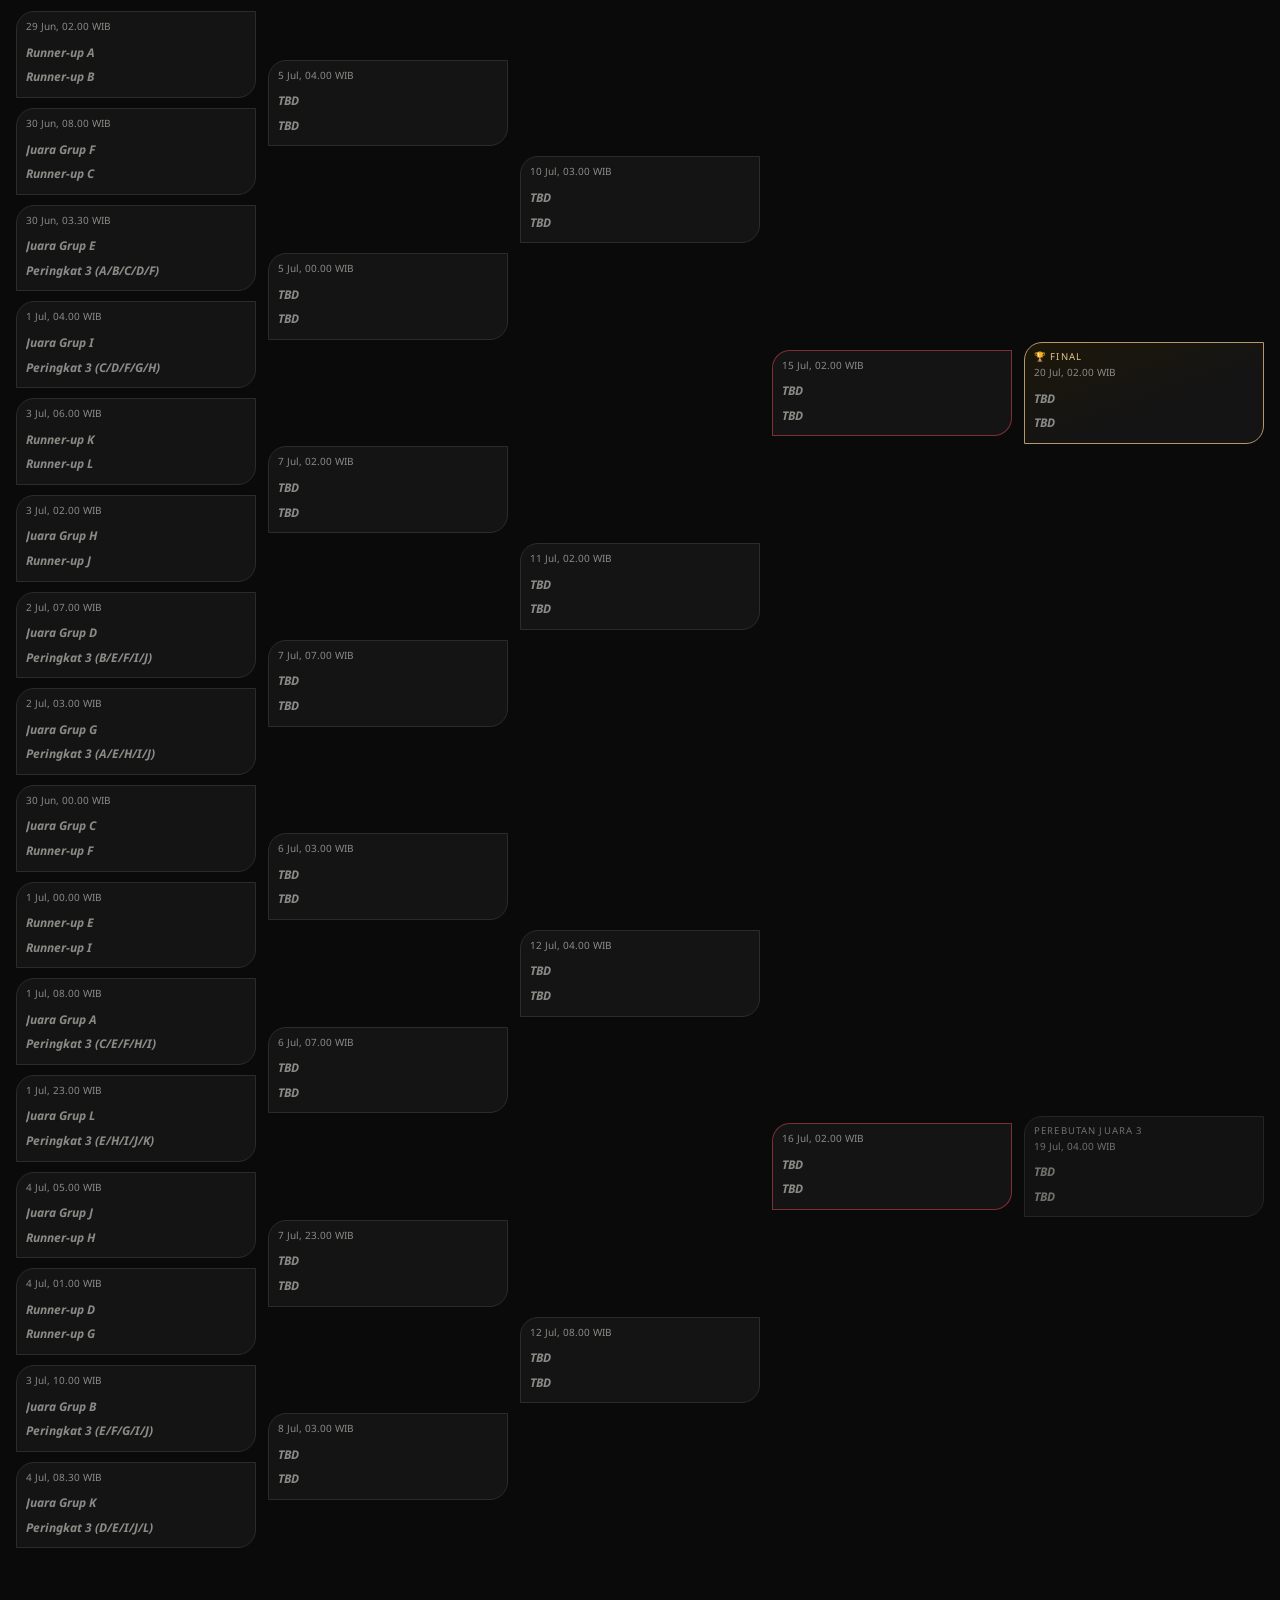
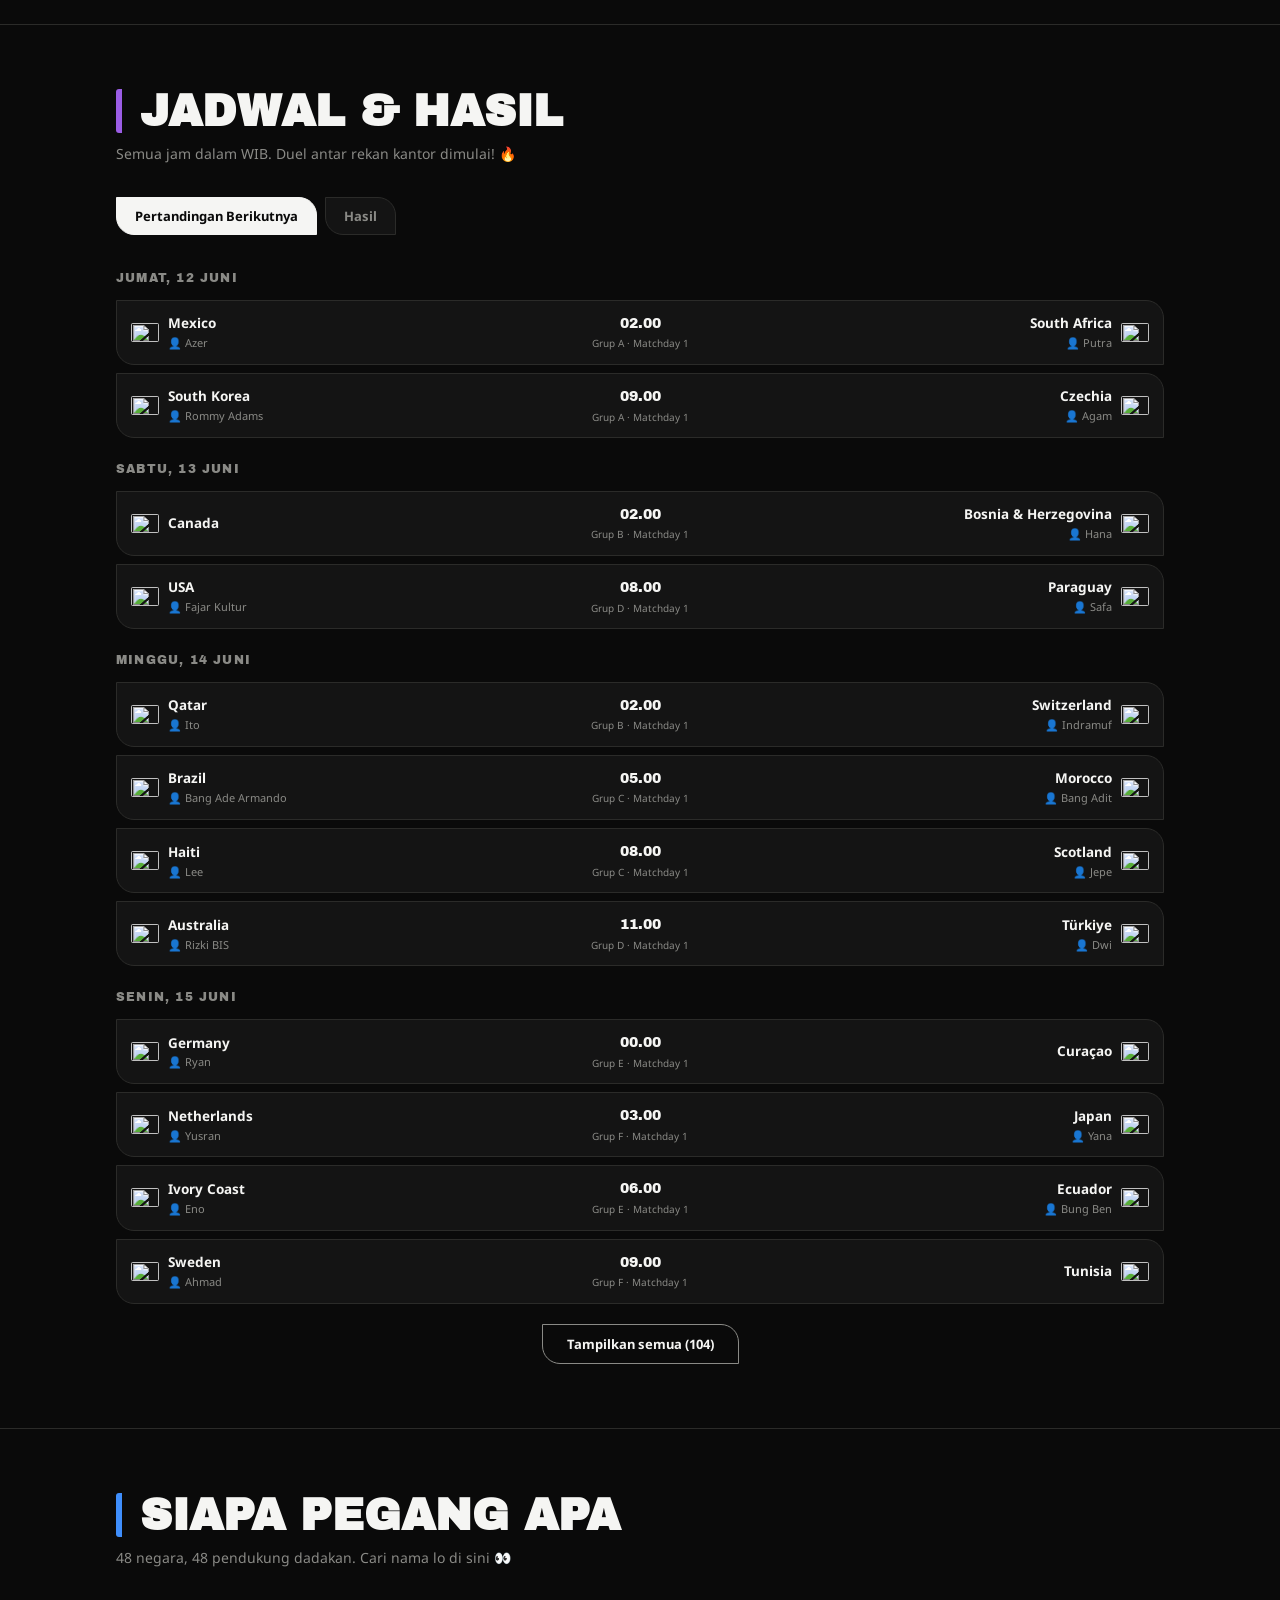
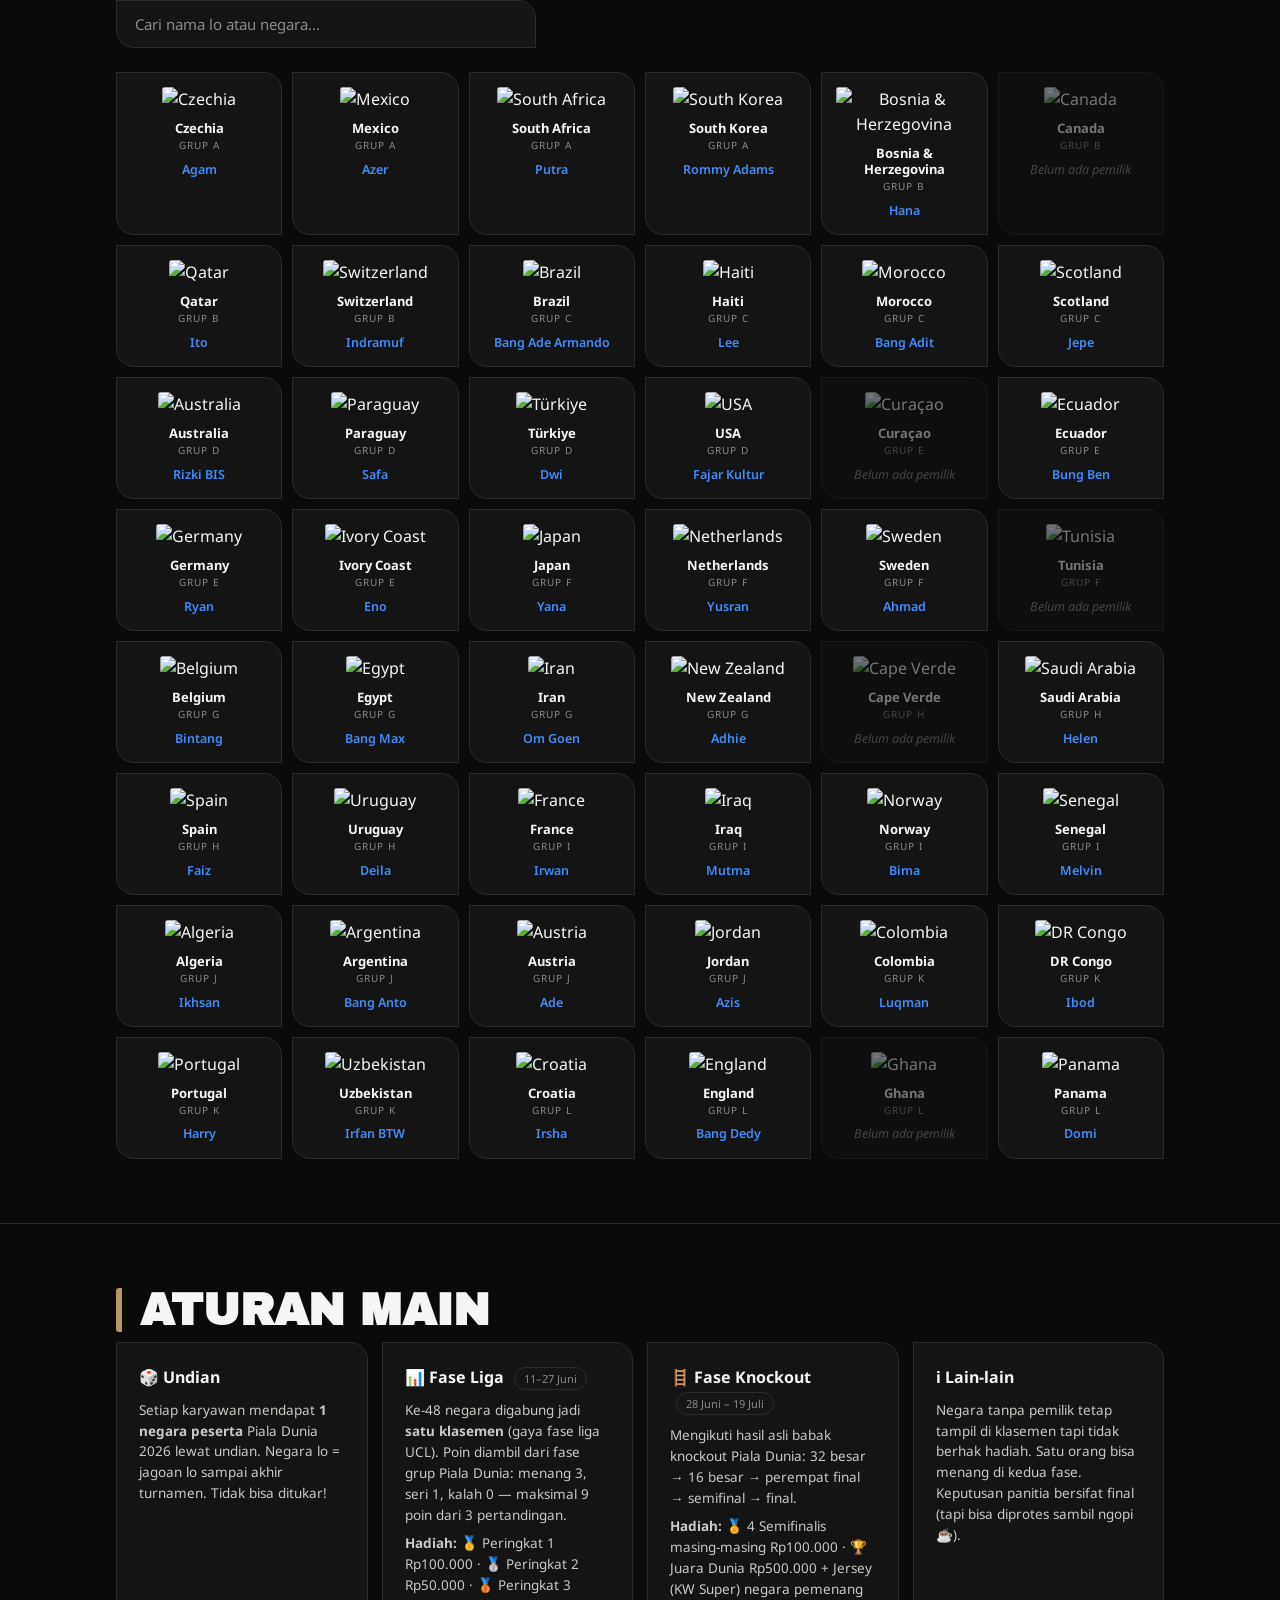
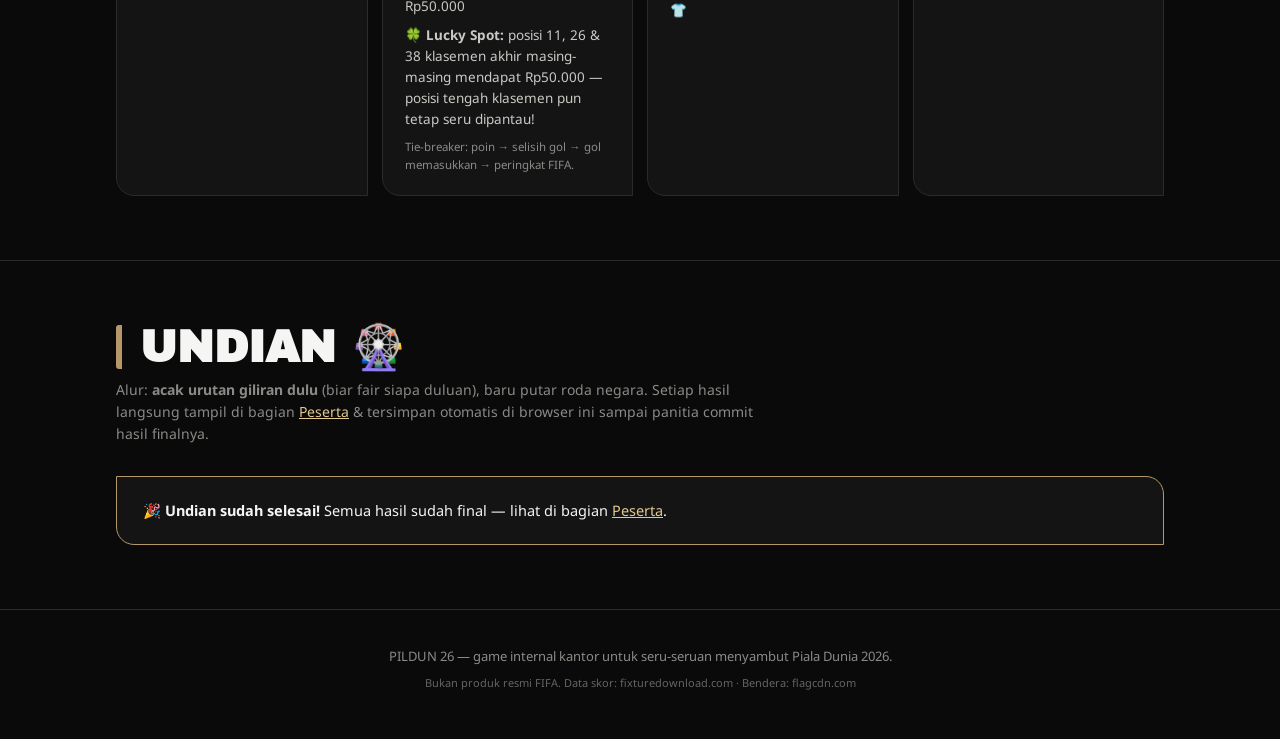
==== commit 20cc033a: "Add cache-busting parameter to js script tags to prevent browser caching" ====
--- a/index.html
+++ b/index.html
@@ -220,7 +220,7 @@
     </div>
   </footer>
 
-  <script src="js/app.js"></script>
-  <script src="js/draw.js"></script>
+  <script src="js/app.js?v=1.0.1"></script>
+  <script src="js/draw.js?v=1.0.1"></script>
 </body>
 </html>
--- a/css/style.css
+++ b/css/style.css
@@ -87,15 +87,15 @@
 .hero-sponsor {
   display: inline-flex;
   align-items: center;
-  gap: 10px;
+  gap: 16px;
   margin-top: 20px;
-  font-size: 11px;
+  font-size: 14px;
   font-weight: 700;
   letter-spacing: 0.12em;
   text-transform: uppercase;
   color: var(--grey);
   background: rgba(255, 255, 255, 0.03);
-  padding: 6px 16px;
+  padding: 10px 24px;
   border-radius: var(--radius-26);
   border: 1px solid var(--grey-dark);
   backdrop-filter: blur(8px);
@@ -112,7 +112,7 @@
 }
 
 .hero-sponsor img {
-  height: 16px;
+  height: 32px;
   width: auto;
   opacity: 0.8;
   transition: all 0.25s ease;
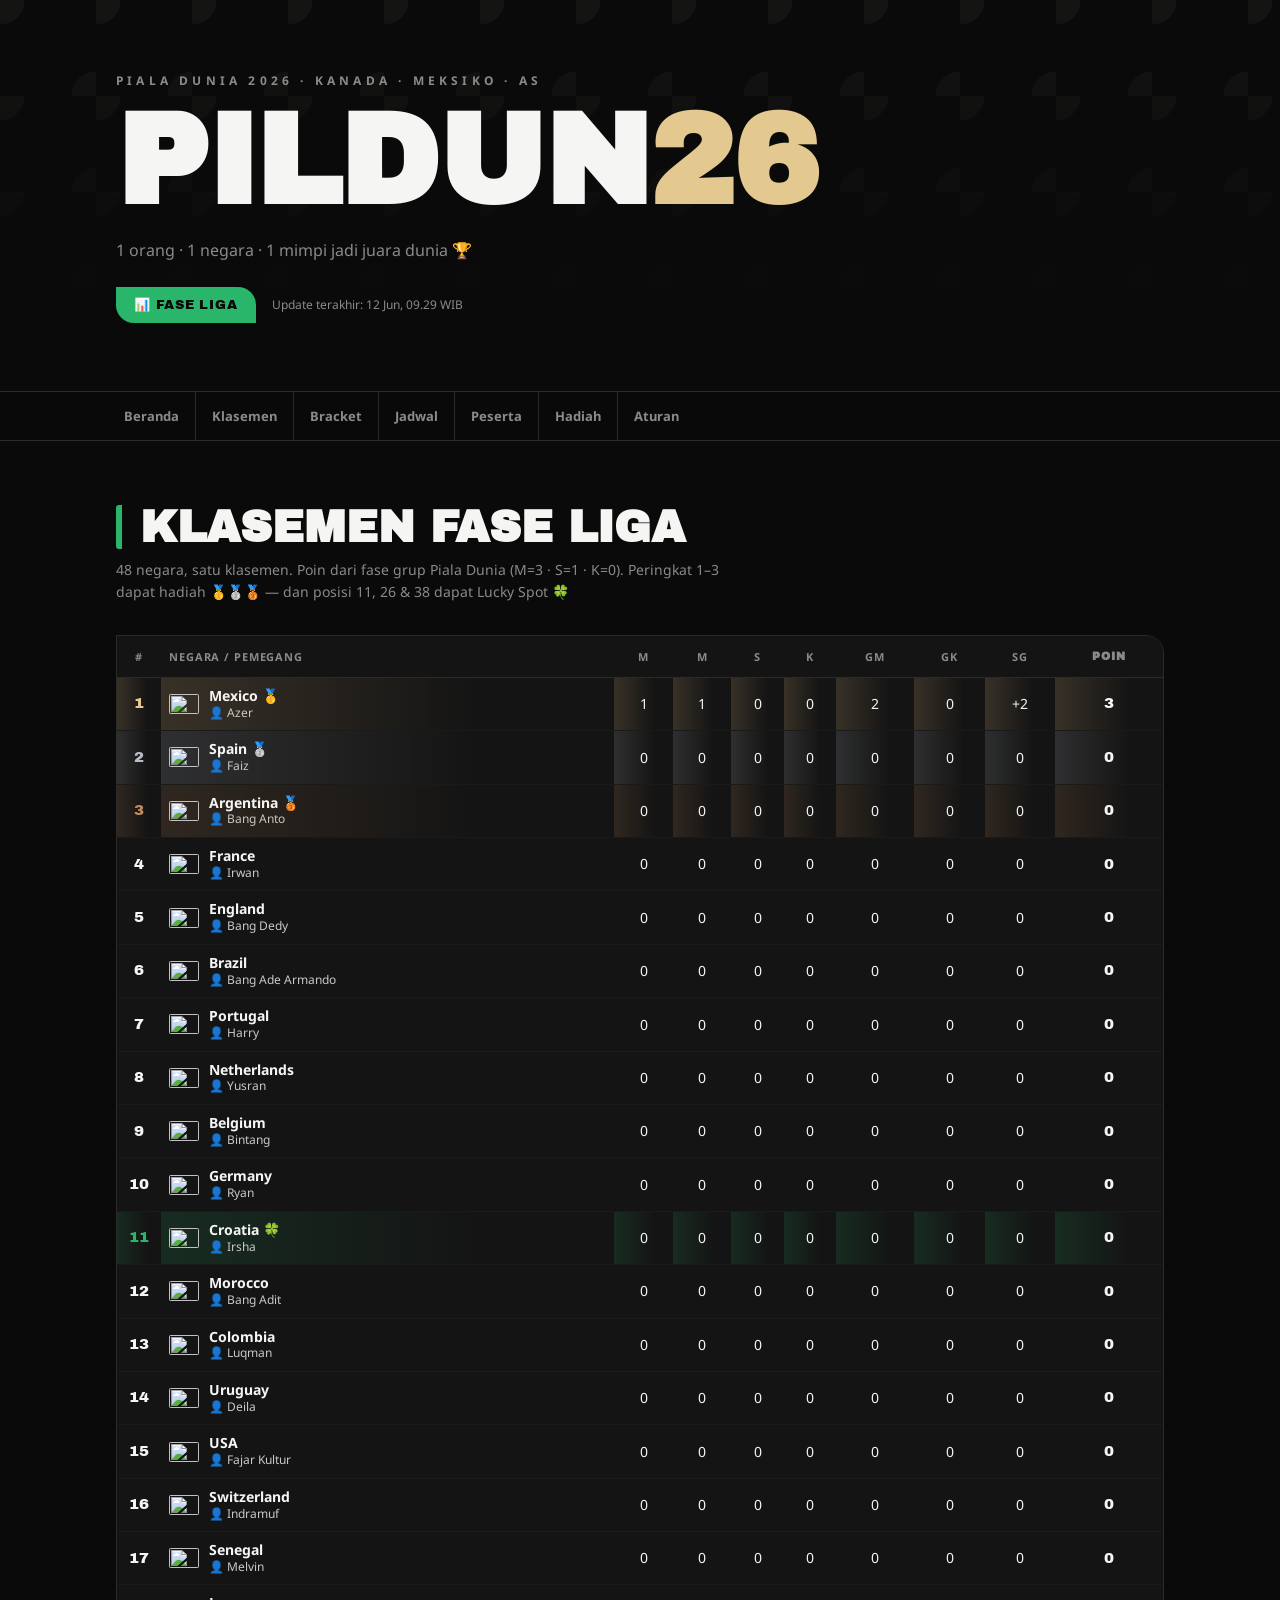
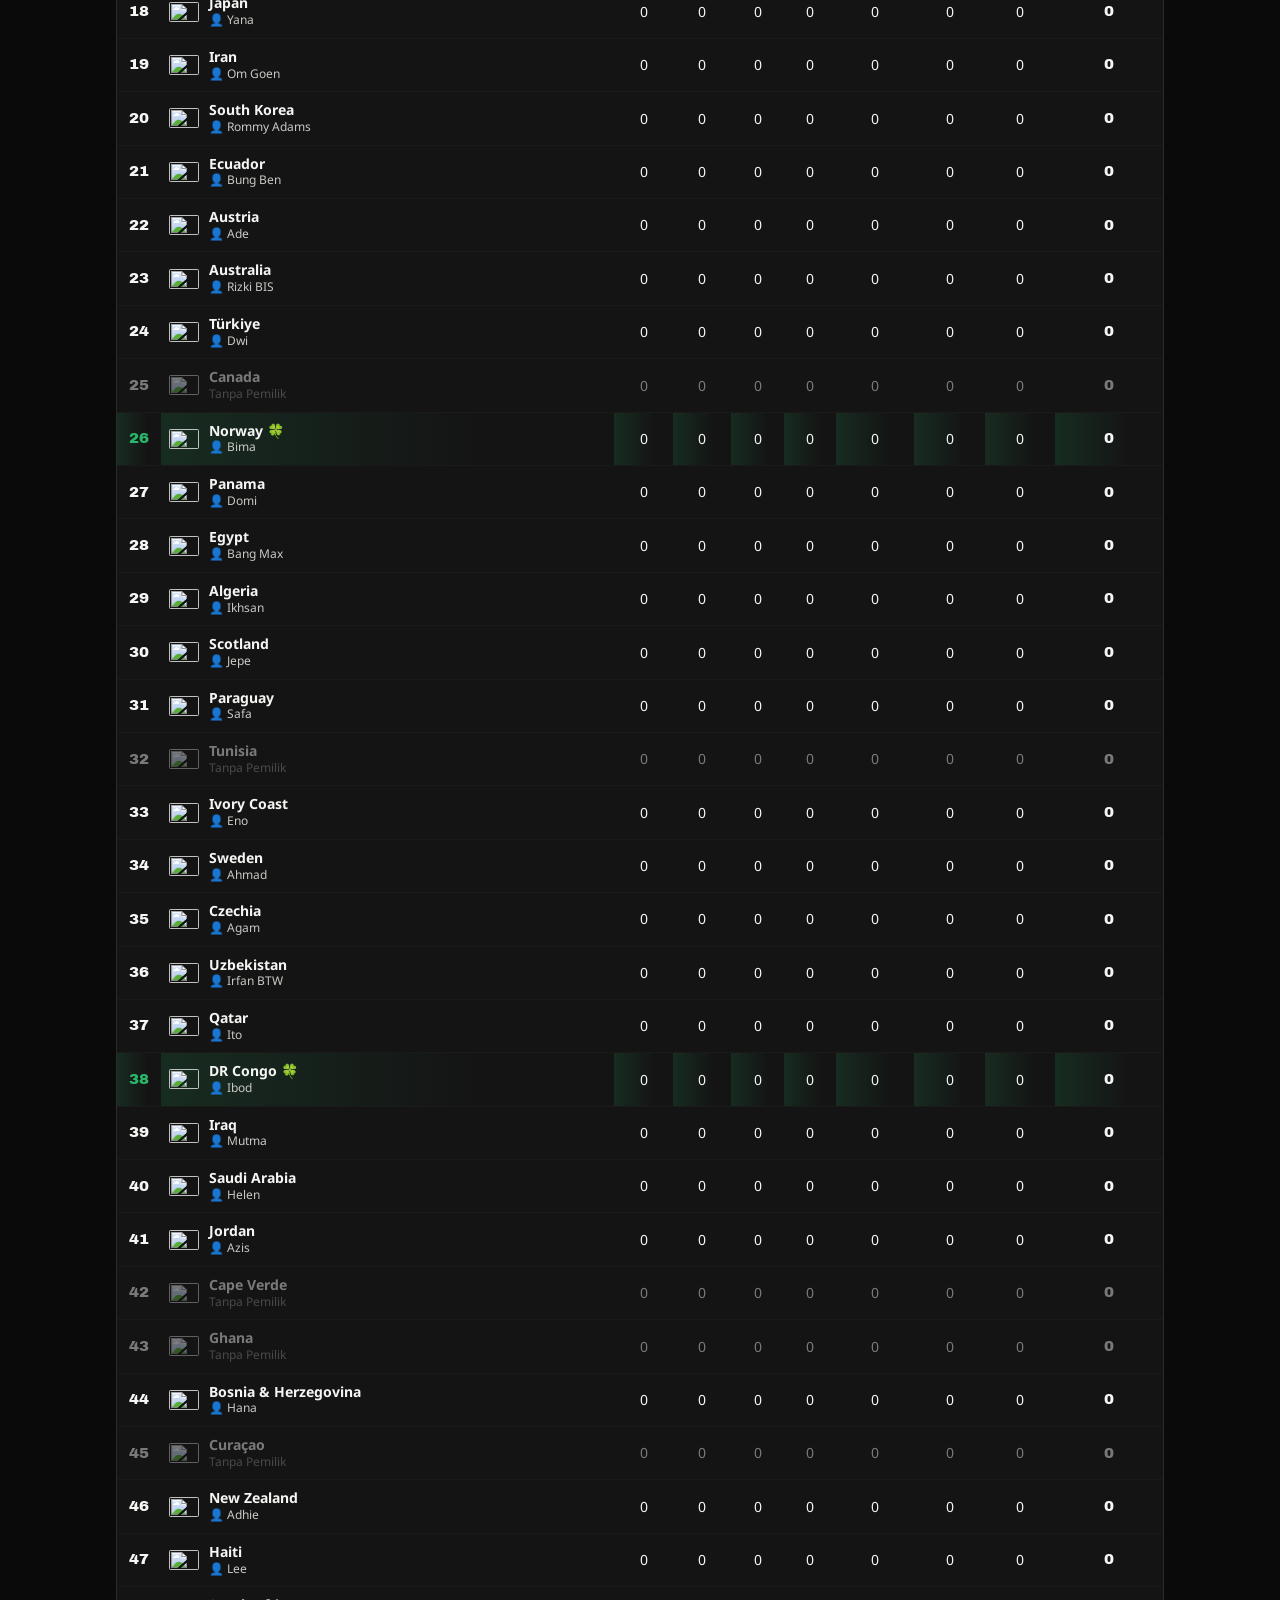
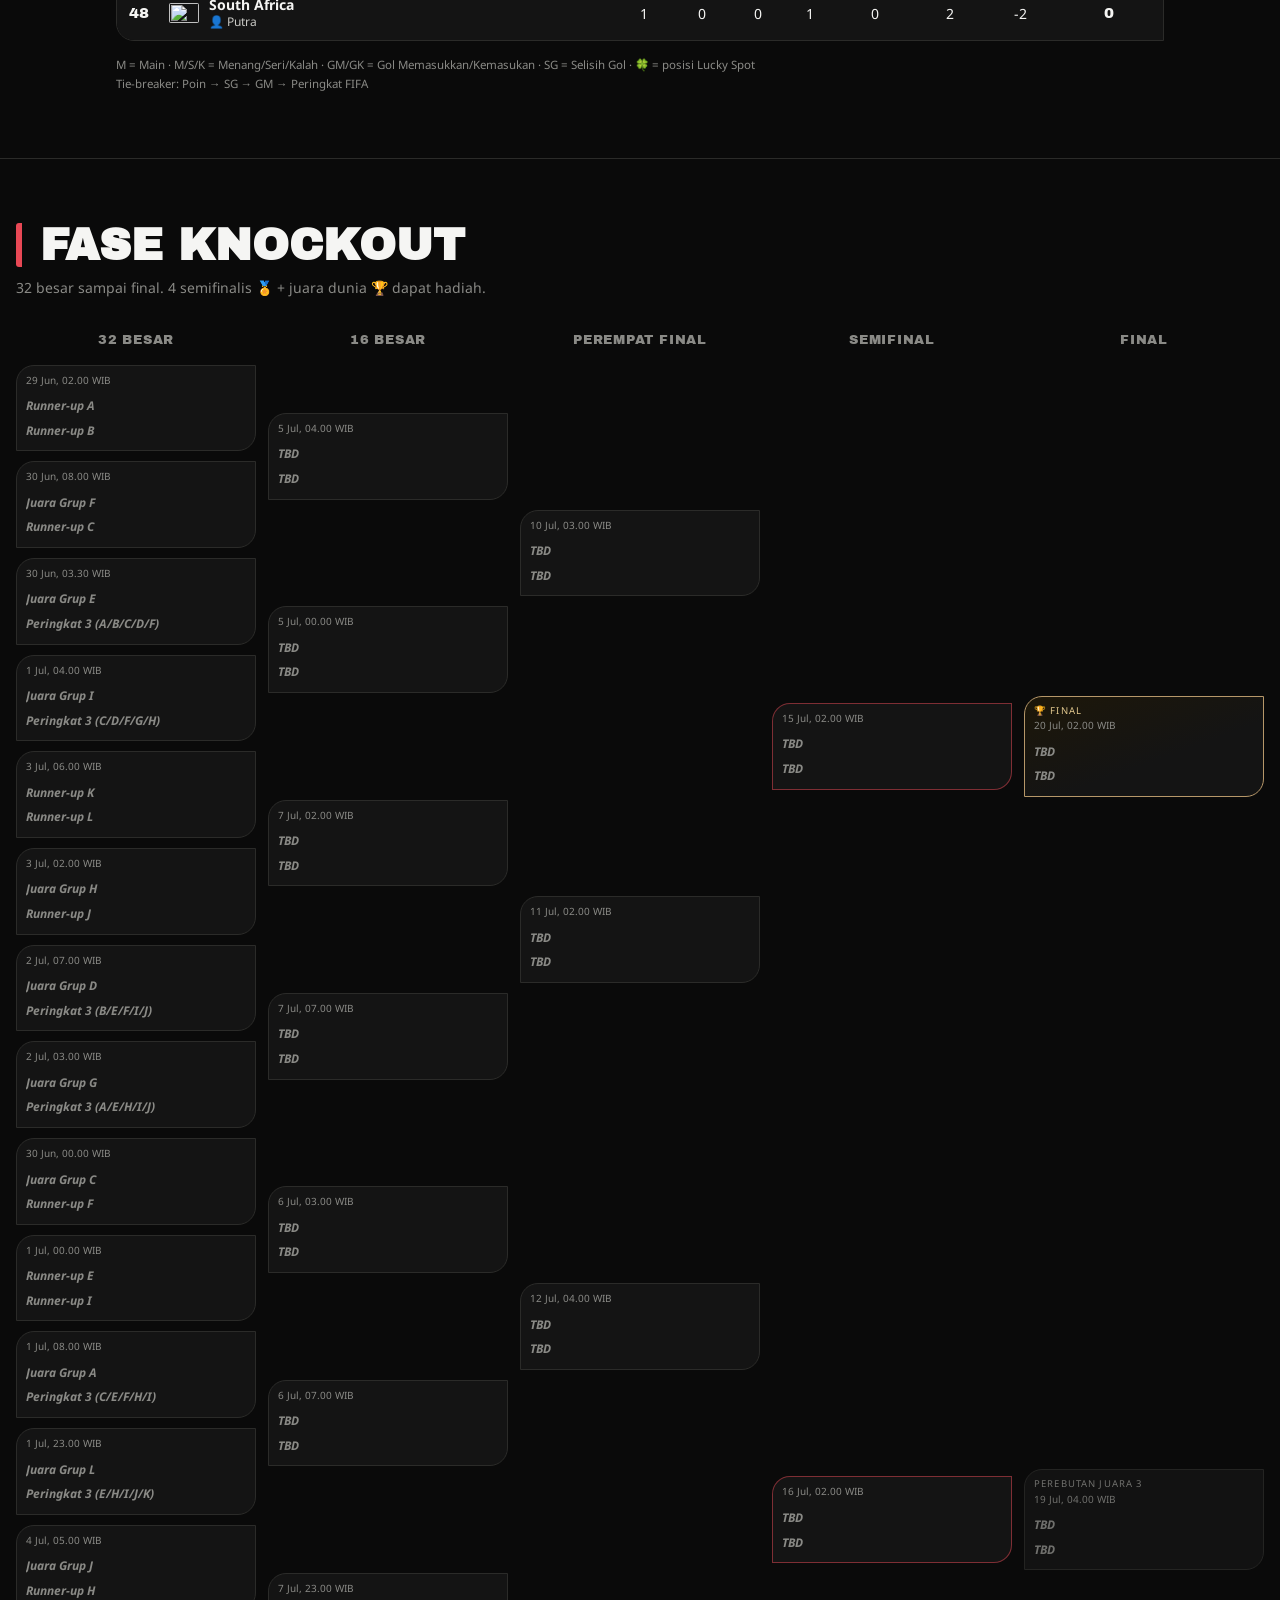
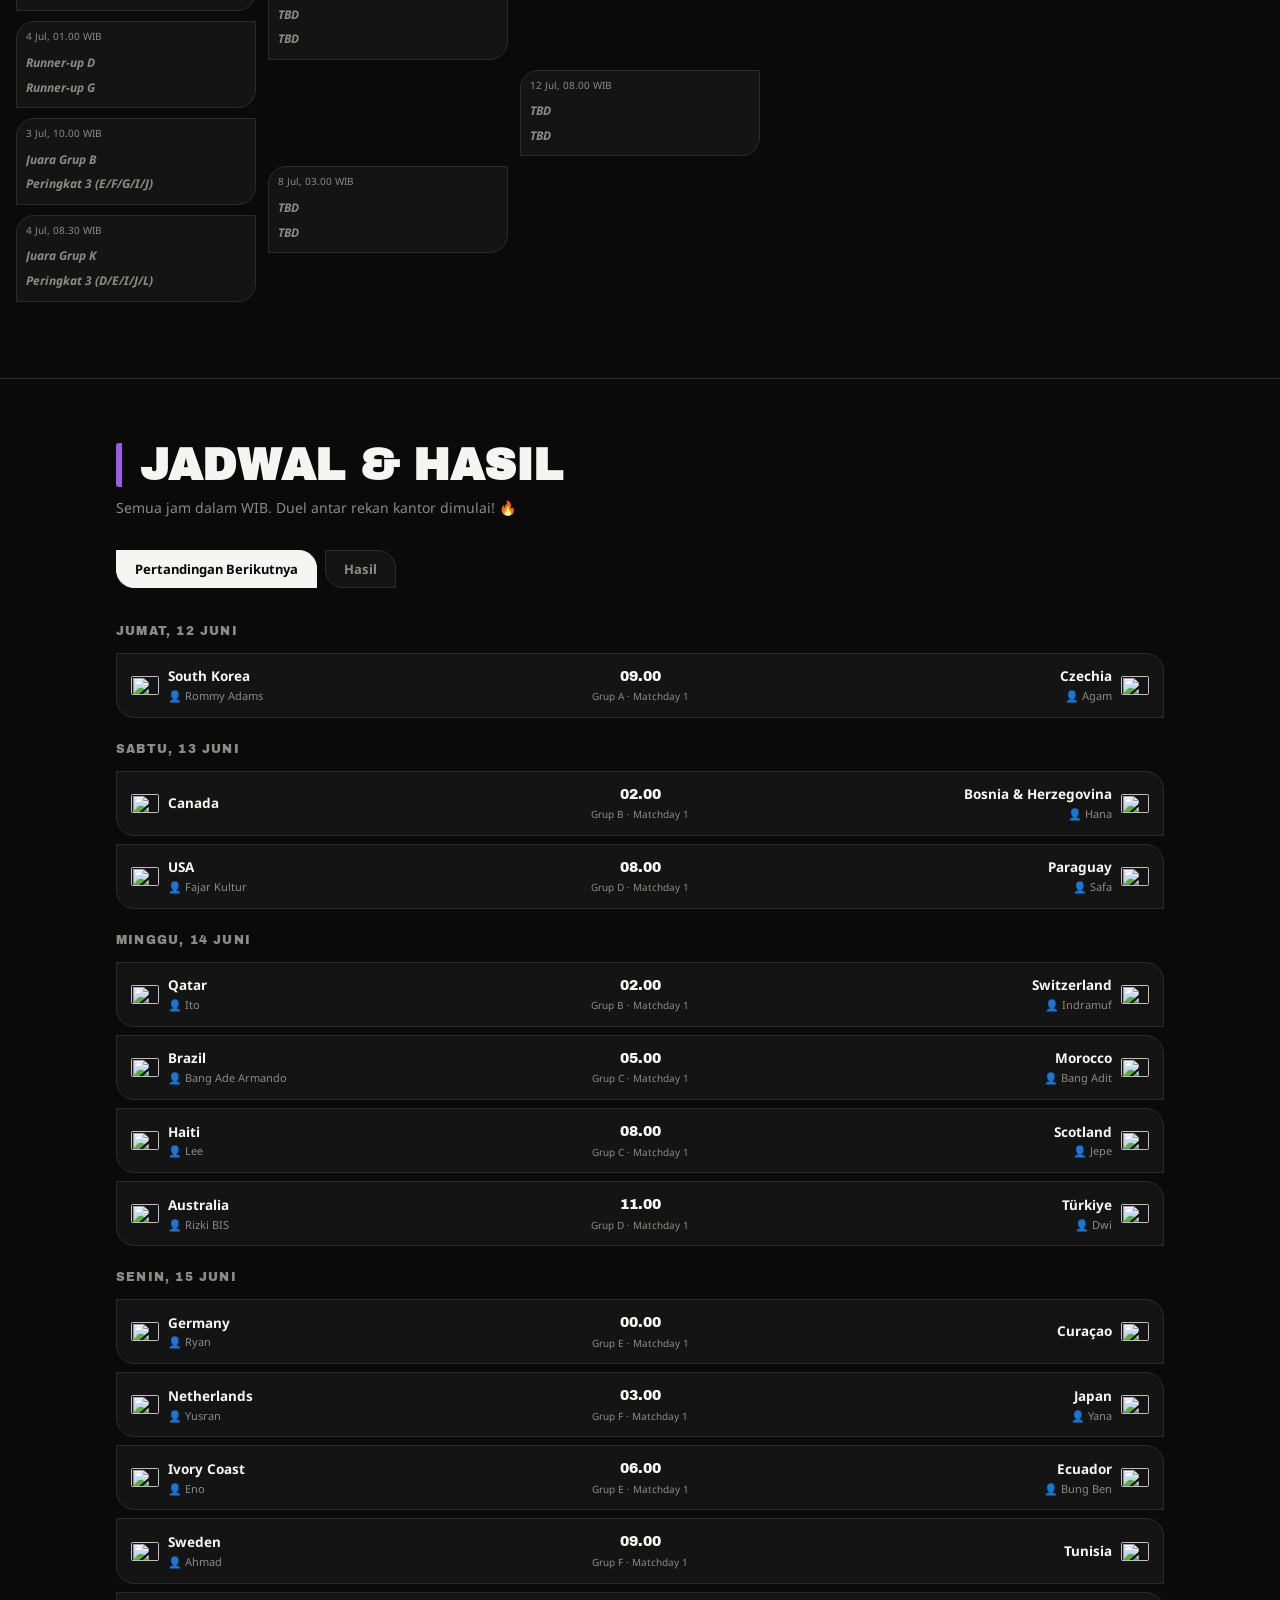
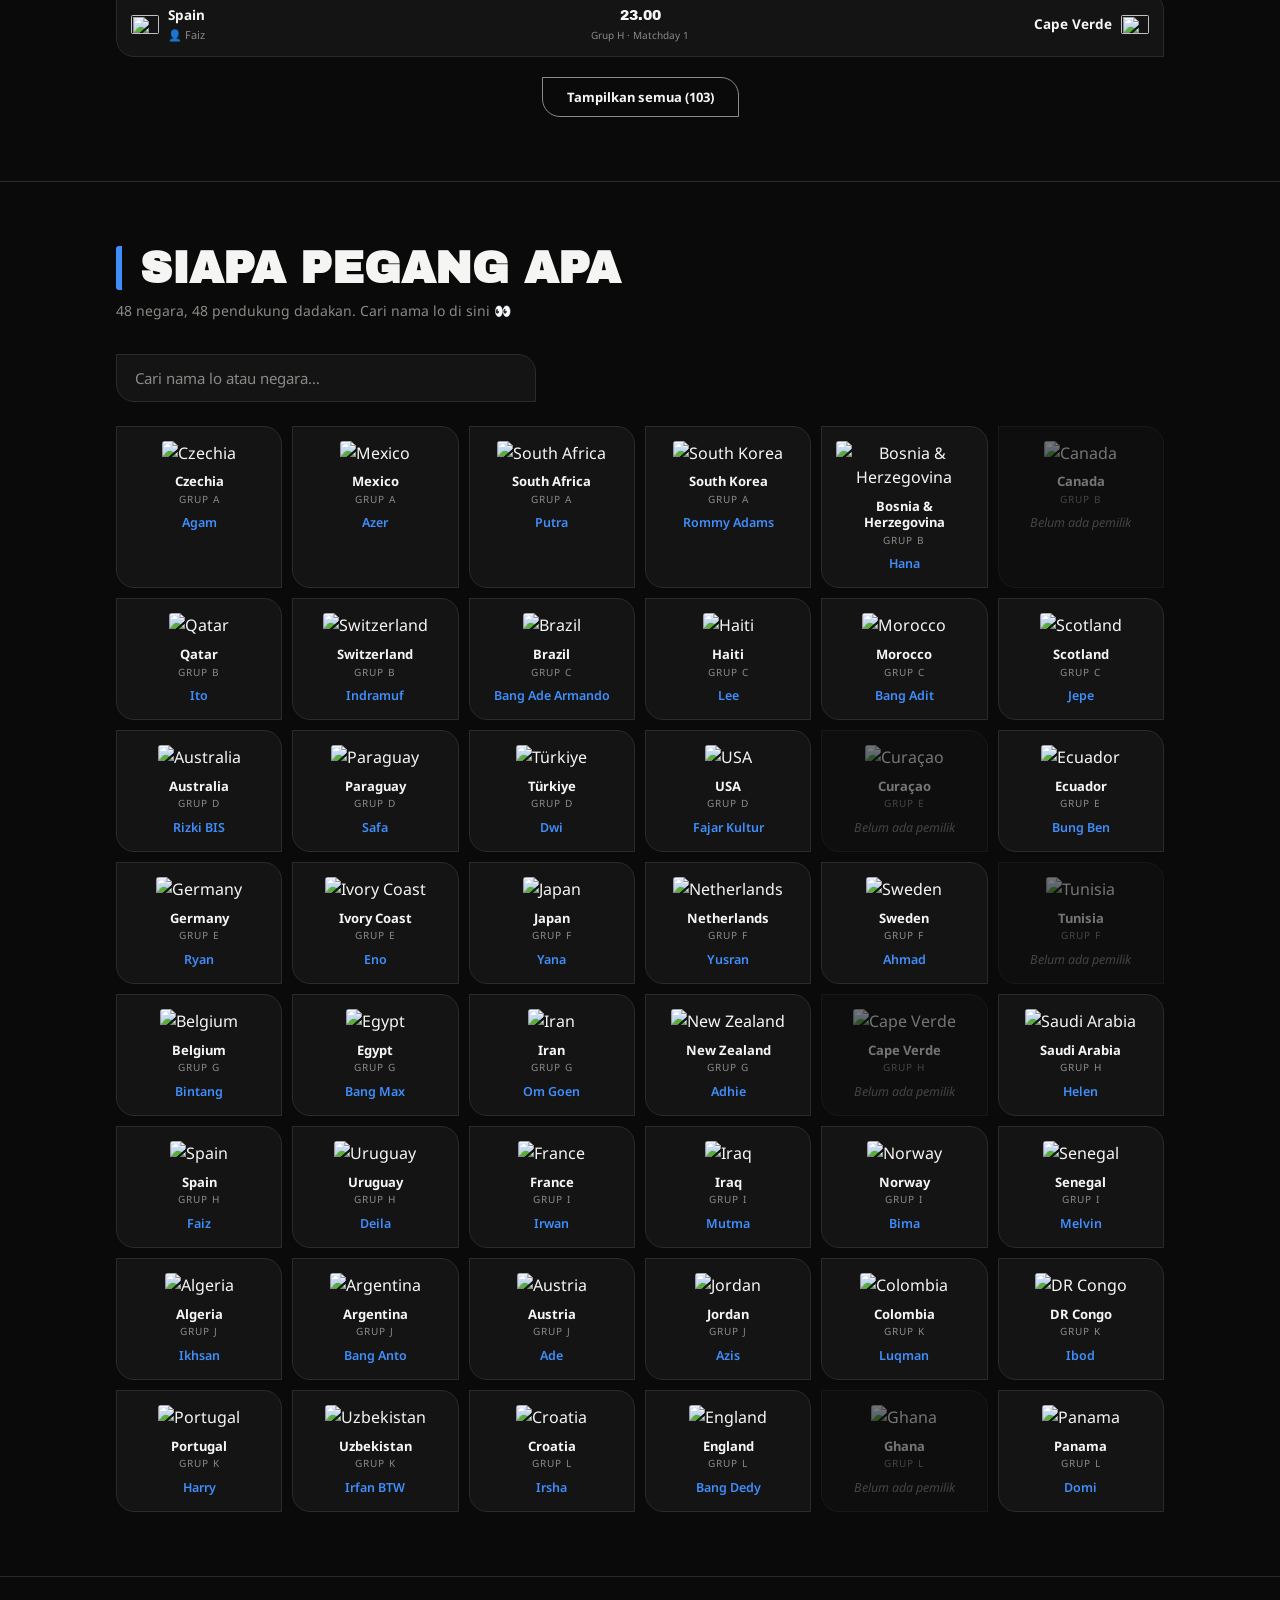
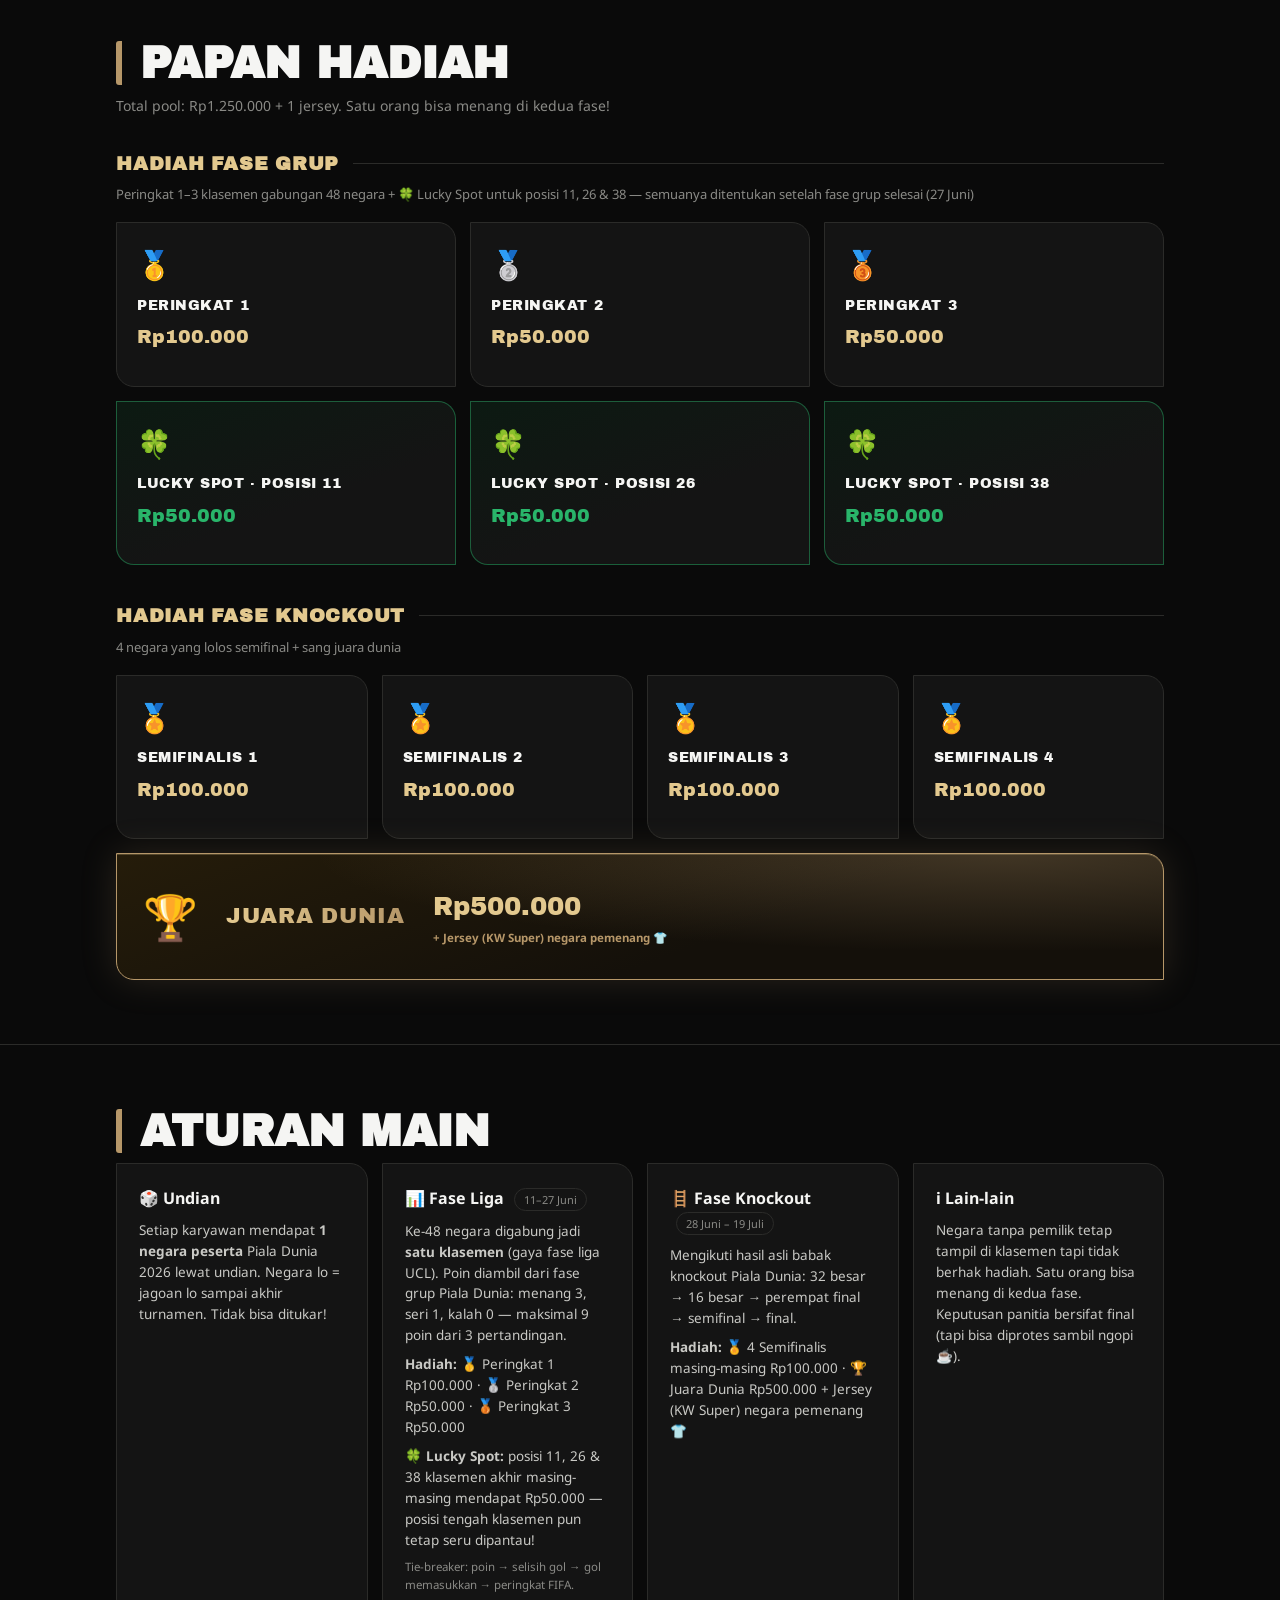
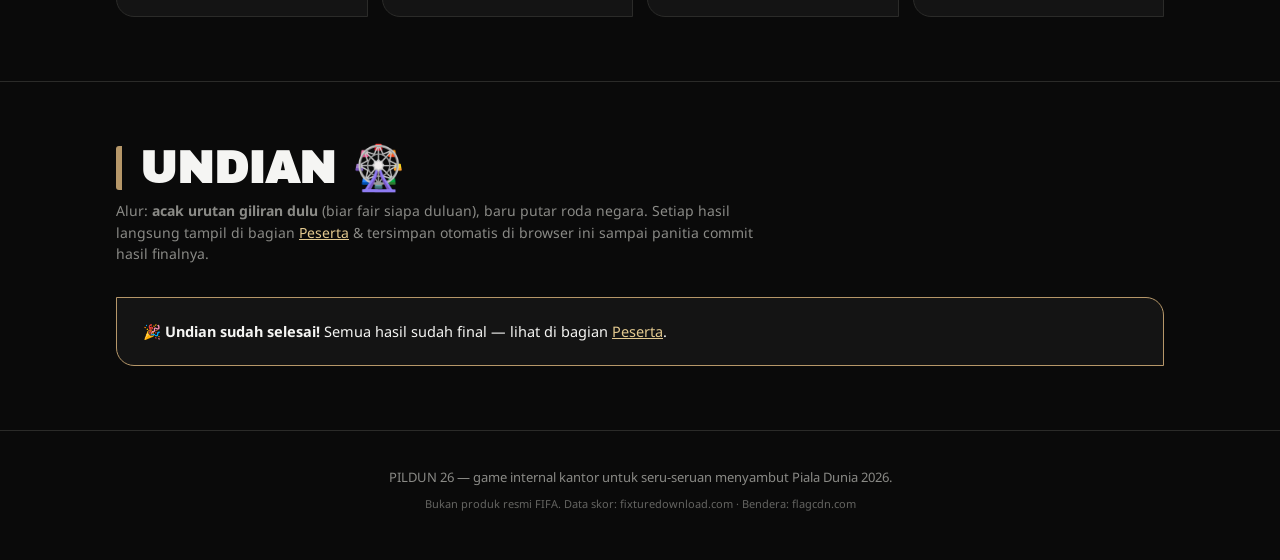
==== commit 4f56d37e: "pindah papan hadiah ke bawah, hapus countdown, tambah estimasi update" ====
--- a/index.html
+++ b/index.html
@@ -20,51 +20,28 @@
     <div class="container">
       <p class="hero-kicker">PIALA DUNIA 2026 · KANADA · MEKSIKO · AS</p>
       <h1 class="hero-title">PILDUN<span class="gold">26</span></h1>
-      <div class="hero-sponsor">
-        <span>Supported by</span>
-        <img src="https://assets.joyrabbit.xyz/Random%20Assets/raga%20%2B-09.png" alt="Raga Logo">
-      </div>
       <p class="hero-sub">1 orang · 1 negara · 1 mimpi jadi juara dunia 🏆</p>
       <div class="hero-status">
         <span class="phase-badge" id="phase-badge">…</span>
         <span class="updated" id="updated-at"></span>
       </div>
-      <div class="countdown" id="countdown" hidden>
-        <div class="cd-box"><span class="cd-num" id="cd-d">0</span><span class="cd-label">Hari</span></div>
-        <div class="cd-box"><span class="cd-num" id="cd-h">0</span><span class="cd-label">Jam</span></div>
-        <div class="cd-box"><span class="cd-num" id="cd-m">0</span><span class="cd-label">Menit</span></div>
-        <div class="cd-box"><span class="cd-num" id="cd-s">0</span><span class="cd-label">Detik</span></div>
-      </div>
+      <p class="next-update" id="next-update"></p>
     </div>
   </header>
 
   <nav class="topnav">
     <div class="container nav-links">
       <a href="#beranda">Beranda</a>
-      <a href="#hadiah">Hadiah</a>
       <a href="#klasemen">Klasemen</a>
       <a href="#bracket">Bracket</a>
       <a href="#jadwal">Jadwal</a>
       <a href="#peserta">Peserta</a>
+      <a href="#hadiah">Hadiah</a>
       <a href="#aturan">Aturan</a>
     </div>
   </nav>
 
   <main>
-    <!-- ===== PAPAN HADIAH ===== -->
-    <section id="hadiah" class="section accent-gold">
-      <div class="container">
-        <h2 class="section-title">PAPAN HADIAH</h2>
-        <p class="section-sub">Total pool: Rp1.250.000 + 1 jersey. Satu orang bisa menang di kedua fase!</p>
-        <h3 class="prize-group-title">Hadiah Fase Grup</h3>
-        <p class="prize-group-sub">Peringkat 1–3 klasemen gabungan 48 negara + 🍀 Lucky Spot untuk posisi 11, 26 &amp; 38 — semuanya ditentukan setelah fase grup selesai (27 Juni)</p>
-        <div class="prize-grid" id="prize-grid-grup"><!-- diisi JS --></div>
-        <div class="prize-grid prize-grid-lucky" id="prize-grid-lucky"><!-- diisi JS --></div>
-        <h3 class="prize-group-title">Hadiah Fase Knockout</h3>
-        <p class="prize-group-sub">4 negara yang lolos semifinal + sang juara dunia</p>
-        <div class="prize-grid" id="prize-grid-ko"><!-- diisi JS --></div>
-      </div>
-    </section>
 
     <!-- ===== KLASEMEN ===== -->
     <section id="klasemen" class="section accent-green">
@@ -130,6 +107,21 @@
       </div>
     </section>
 
+    <!-- ===== PAPAN HADIAH ===== -->
+    <section id="hadiah" class="section accent-gold">
+      <div class="container">
+        <h2 class="section-title">PAPAN HADIAH</h2>
+        <p class="section-sub">Total pool: Rp1.250.000 + 1 jersey. Satu orang bisa menang di kedua fase!</p>
+        <h3 class="prize-group-title">Hadiah Fase Grup</h3>
+        <p class="prize-group-sub">Peringkat 1–3 klasemen gabungan 48 negara + 🍀 Lucky Spot untuk posisi 11, 26 &amp; 38 — semuanya ditentukan setelah fase grup selesai (27 Juni)</p>
+        <div class="prize-grid" id="prize-grid-grup"><!-- diisi JS --></div>
+        <div class="prize-grid prize-grid-lucky" id="prize-grid-lucky"><!-- diisi JS --></div>
+        <h3 class="prize-group-title">Hadiah Fase Knockout</h3>
+        <p class="prize-group-sub">4 negara yang lolos semifinal + sang juara dunia</p>
+        <div class="prize-grid" id="prize-grid-ko"><!-- diisi JS --></div>
+      </div>
+    </section>
+
     <!-- ===== ATURAN ===== -->
     <section id="aturan" class="section accent-gold">
       <div class="container">
--- a/css/style.css
+++ b/css/style.css
@@ -83,45 +83,6 @@
   line-height: .92;
   letter-spacing: -.01em;
 }
-
-.hero-sponsor {
-  display: inline-flex;
-  align-items: center;
-  gap: 16px;
-  margin-top: 20px;
-  font-size: 14px;
-  font-weight: 700;
-  letter-spacing: 0.12em;
-  text-transform: uppercase;
-  color: var(--grey);
-  background: rgba(255, 255, 255, 0.03);
-  padding: 10px 24px;
-  border-radius: var(--radius-26);
-  border: 1px solid var(--grey-dark);
-  backdrop-filter: blur(8px);
-  -webkit-backdrop-filter: blur(8px);
-  transition: all 0.25s ease;
-}
-
-.hero-sponsor:hover {
-  border-color: var(--gold);
-  color: var(--white);
-  background: rgba(255, 255, 255, 0.06);
-  box-shadow: 0 4px 20px rgba(182, 151, 105, 0.12);
-  transform: translateY(-1px);
-}
-
-.hero-sponsor img {
-  height: 32px;
-  width: auto;
-  opacity: 0.8;
-  transition: all 0.25s ease;
-}
-
-.hero-sponsor:hover img {
-  opacity: 1;
-}
-
 .hero-sub { margin-top: 18px; color: var(--grey); font-size: 16px; }
 
 .hero-status { margin-top: 24px; display: flex; align-items: center; gap: 16px; flex-wrap: wrap; }
@@ -141,18 +102,14 @@
 
 .updated { font-size: 12px; color: var(--grey); }
 
-/* Countdown */
-.countdown { display: flex; gap: 10px; margin-top: 28px; }
-.cd-box {
-  background: var(--black-2);
-  border: 1px solid var(--grey-dark);
-  border-radius: var(--radius-26);
-  padding: 12px 0;
-  width: 76px;
-  text-align: center;
-}
-.cd-num { font-family: var(--font-display); font-size: 30px; display: block; color: var(--gold-bright); }
-.cd-label { font-size: 10px; letter-spacing: .2em; text-transform: uppercase; color: var(--grey); }
+/* Next-update estimation */
+.next-update {
+  margin-top: 20px;
+  font-size: 13px;
+  color: var(--gold-bright);
+  opacity: .85;
+  letter-spacing: .01em;
+}
 
 /* ===== NAV ===== */
 .topnav {
@@ -460,11 +417,8 @@
   .section { padding: 44px 0; }
   .section-sub { font-size: 13px; }
 
-  /* Hero & countdown */
+  /* Hero */
   .hero { padding: 52px 0 40px; }
-  .countdown { gap: 7px; }
-  .cd-box { width: 64px; padding: 9px 0; }
-  .cd-num { font-size: 24px; }
   .hero-status { gap: 10px; }
 
   /* Papan hadiah */
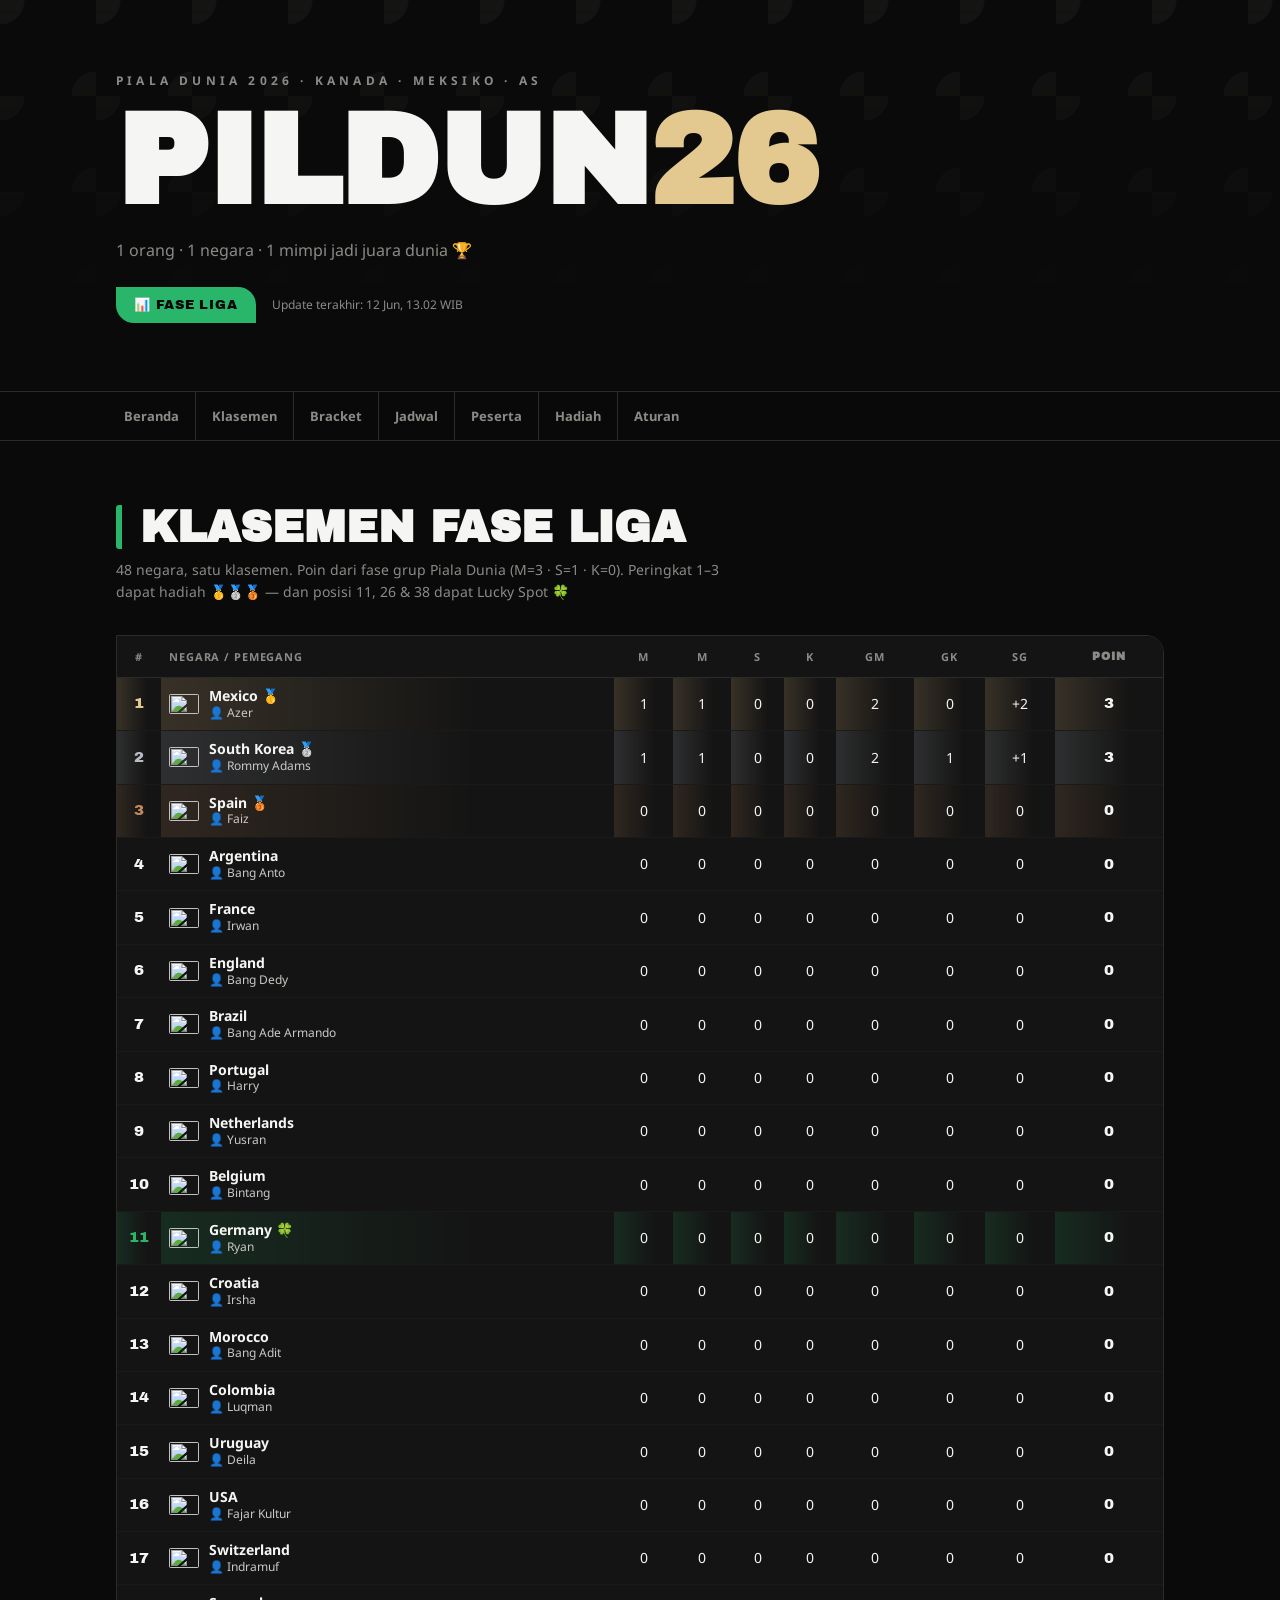
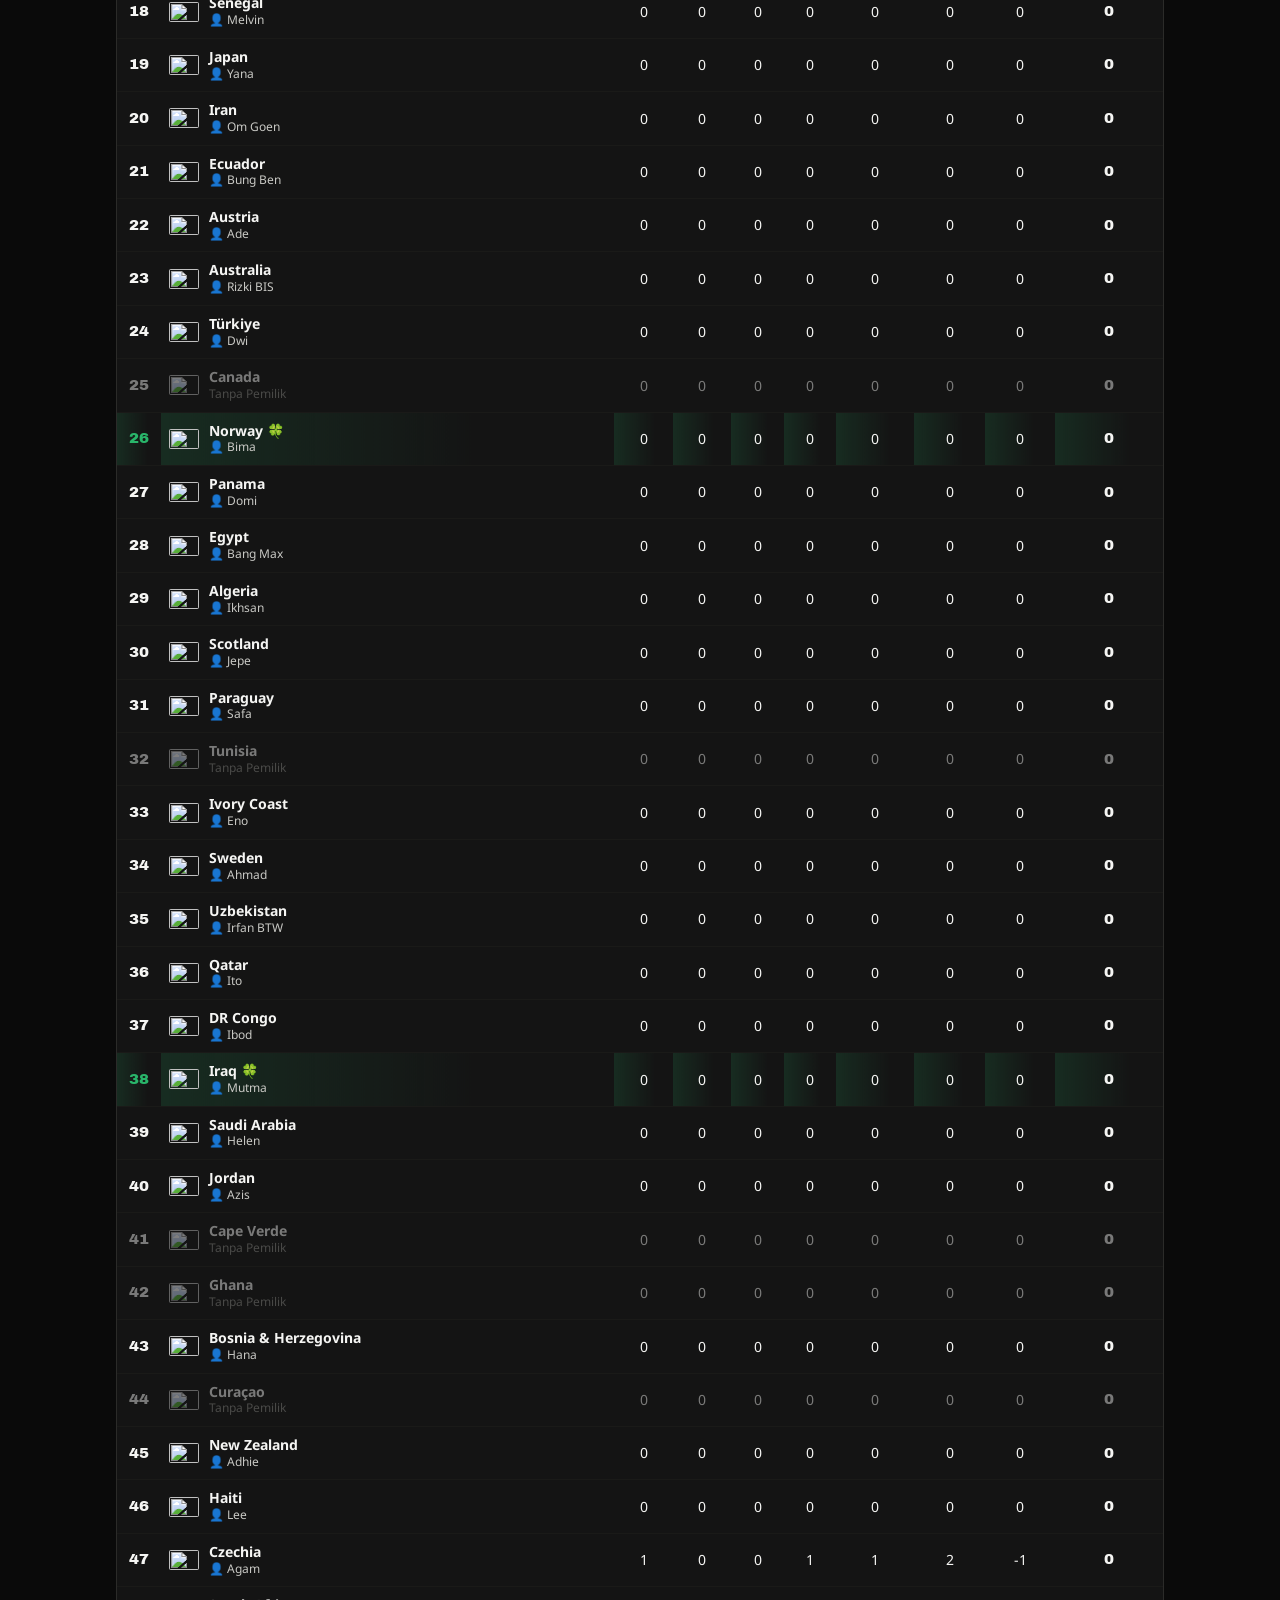
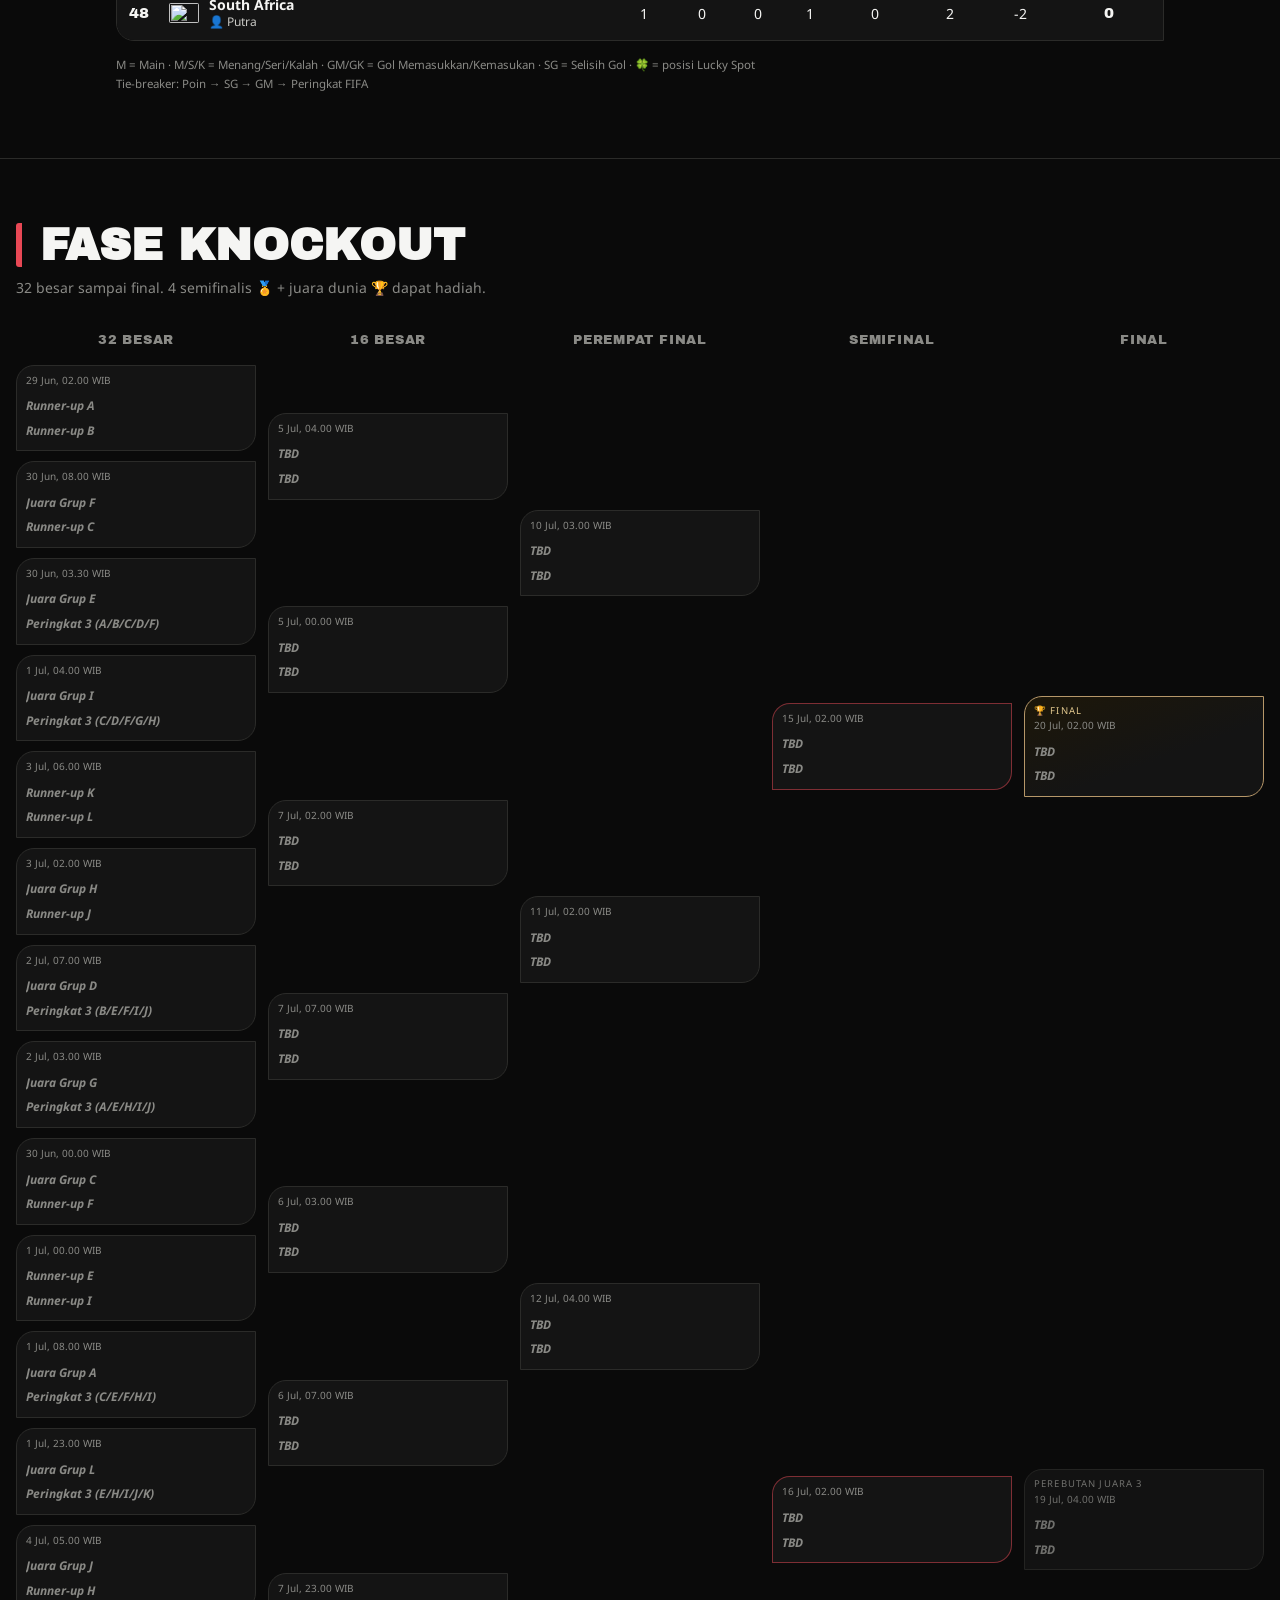
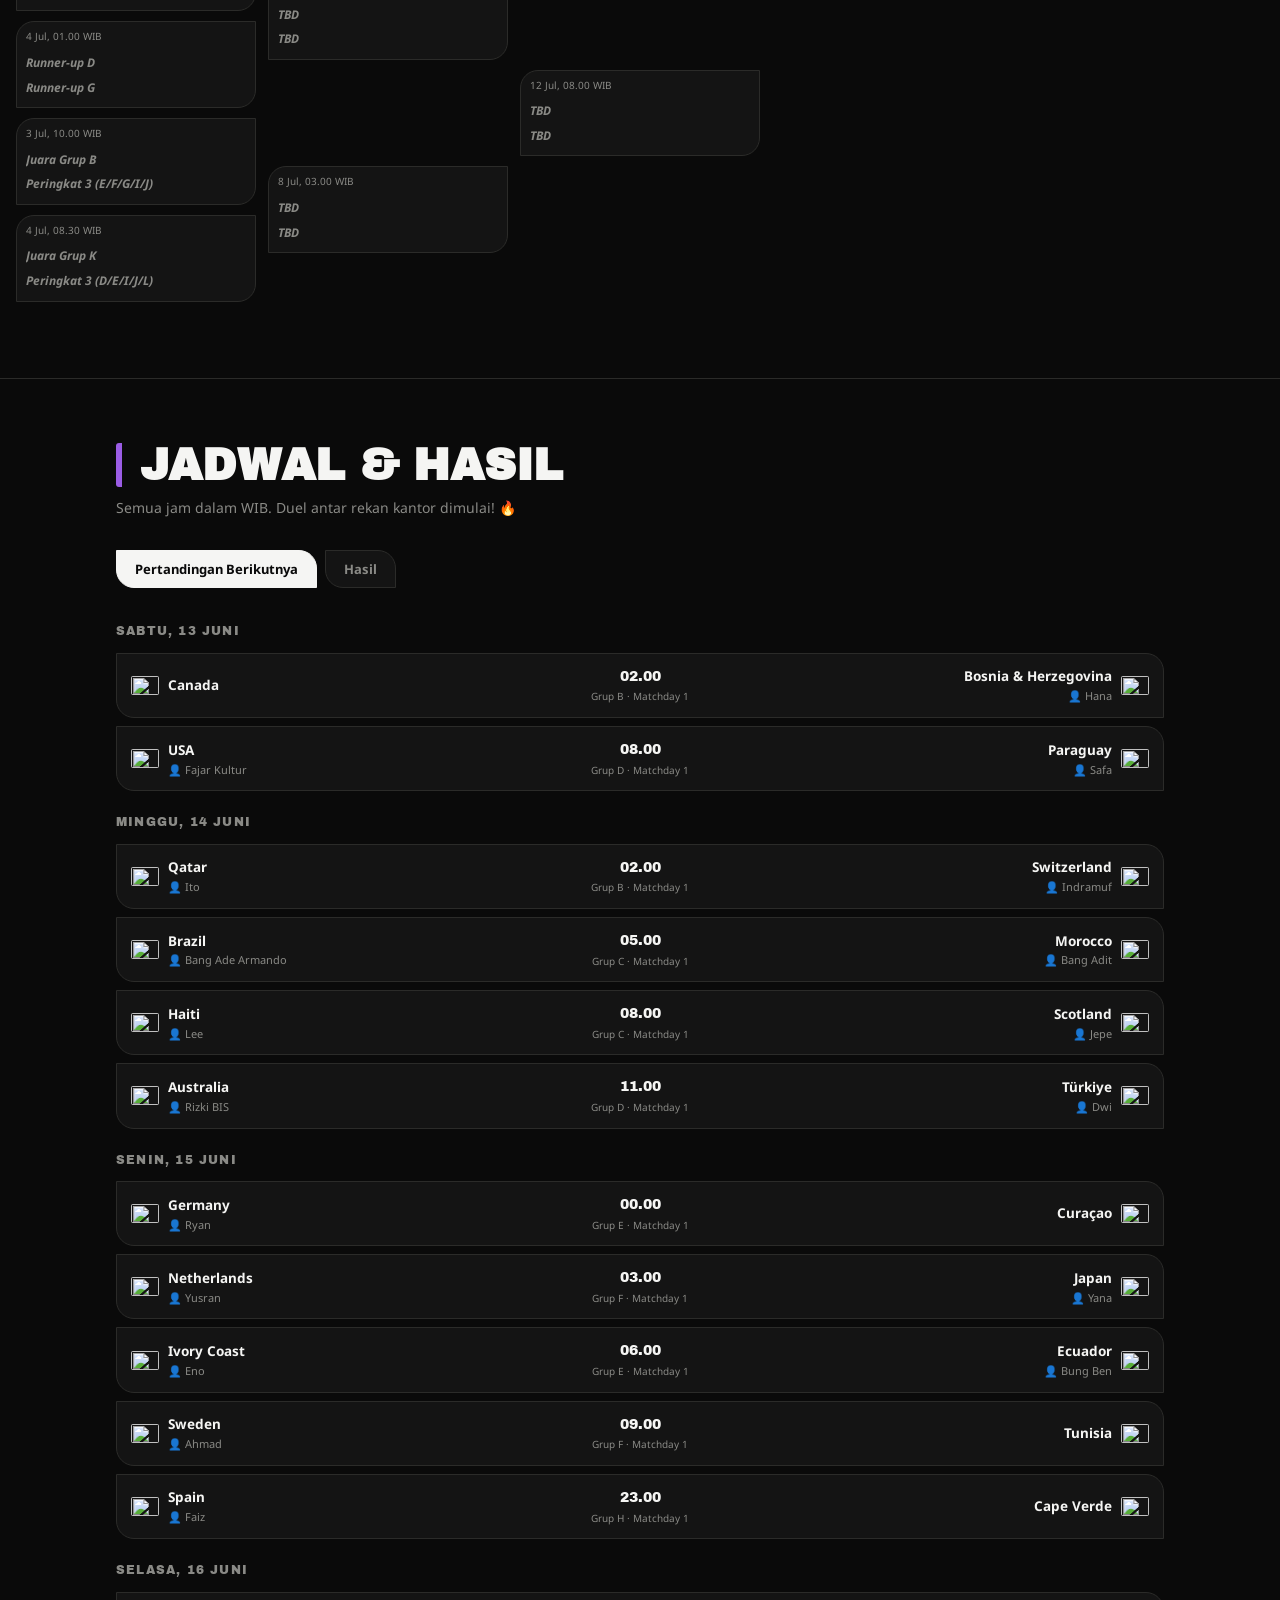
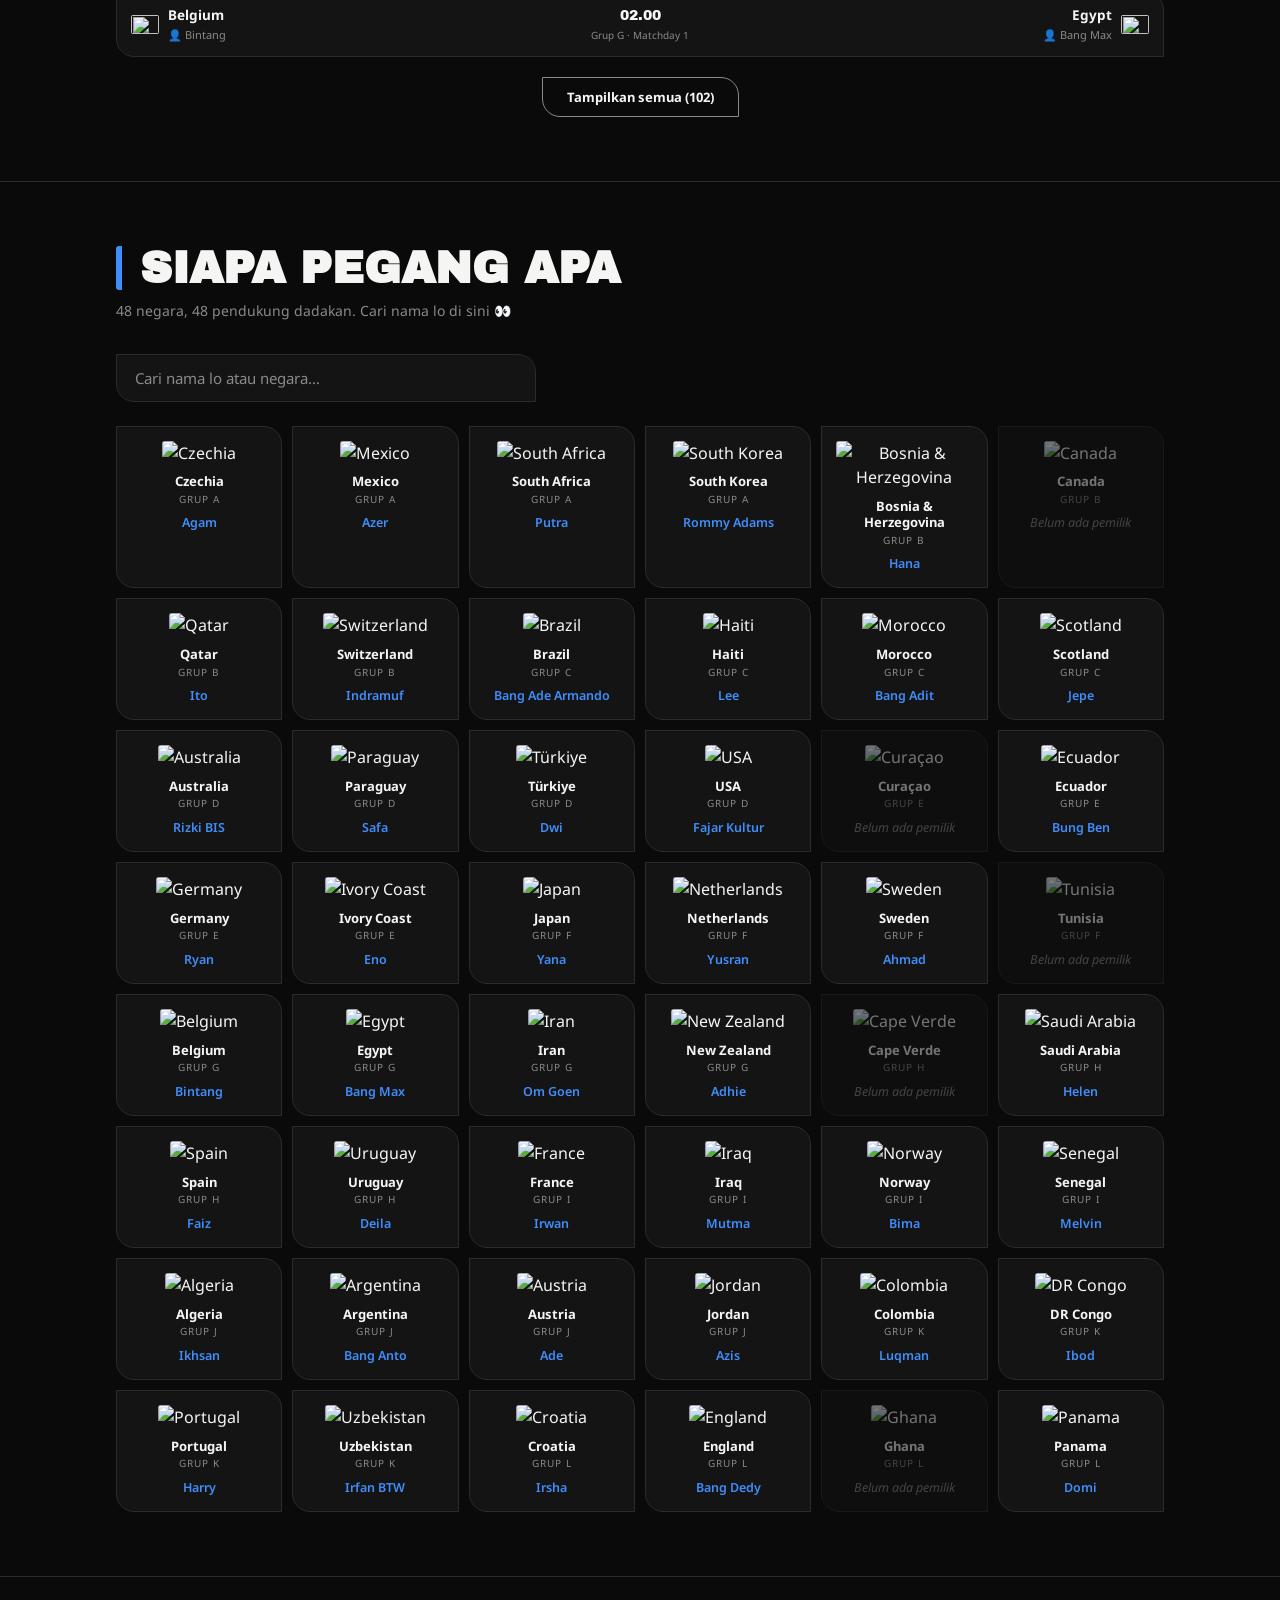
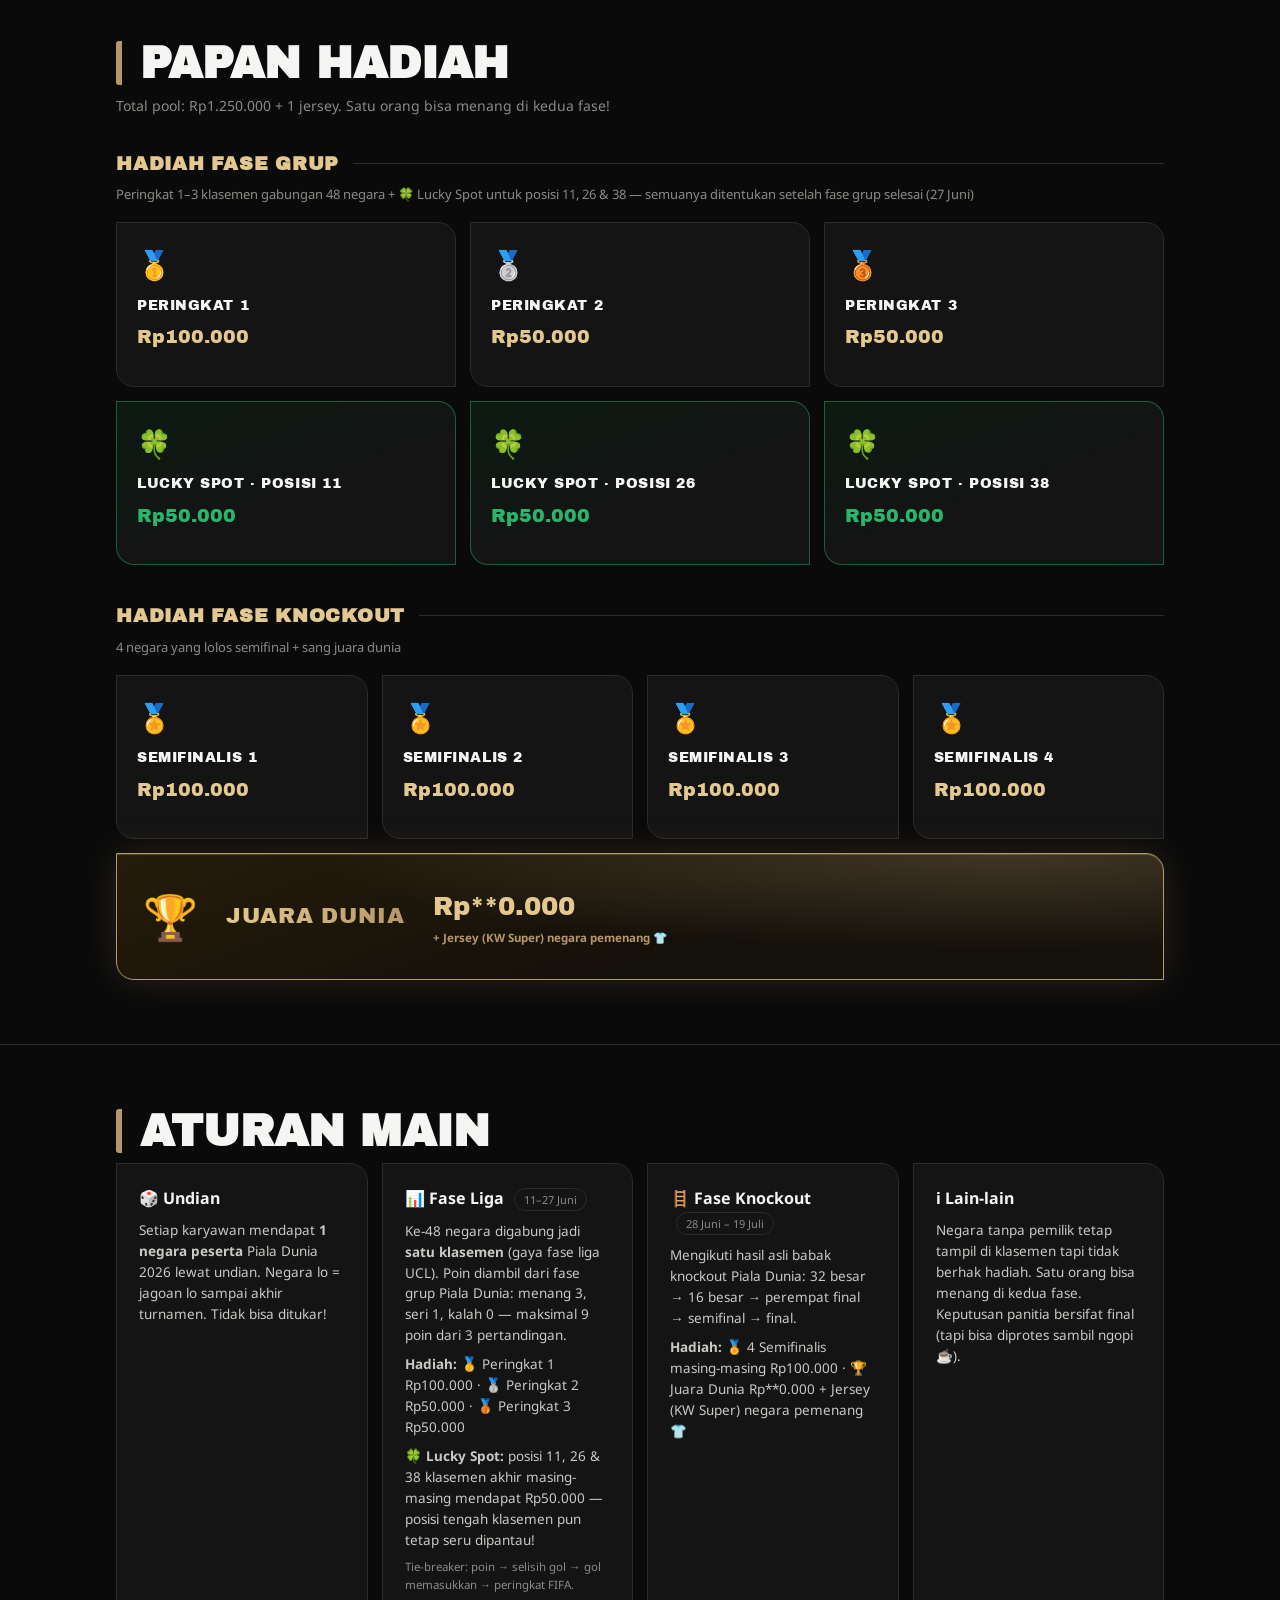
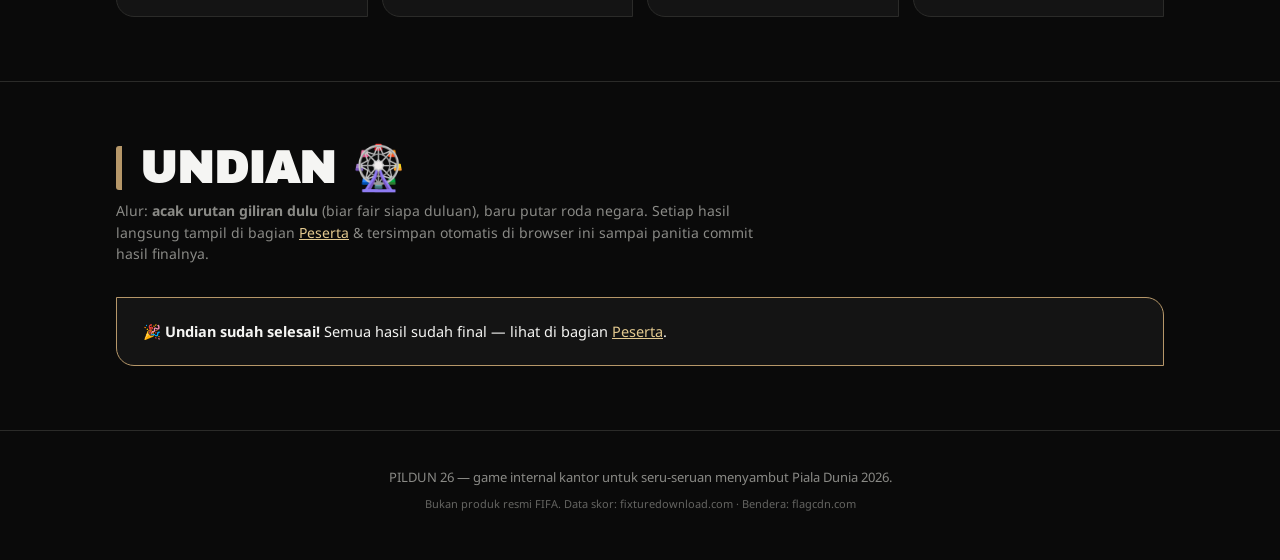
==== commit 5631a254: "revert estimasi ke match-based, mask hadiah juara Rp**0.000" ====
--- a/index.html
+++ b/index.html
@@ -141,7 +141,7 @@
           <div class="rule-card">
             <h3>🪜 Fase Knockout <span class="rule-date">28 Juni – 19 Juli</span></h3>
             <p>Mengikuti hasil asli babak knockout Piala Dunia: 32 besar → 16 besar → perempat final → semifinal → final.</p>
-            <p><strong>Hadiah:</strong> 🏅 4 Semifinalis masing-masing Rp100.000 · 🏆 Juara Dunia Rp500.000 + Jersey (KW Super) negara pemenang 👕</p>
+            <p><strong>Hadiah:</strong> 🏅 4 Semifinalis masing-masing Rp100.000 · 🏆 Juara Dunia Rp**0.000 + Jersey (KW Super) negara pemenang 👕</p>
           </div>
           <div class="rule-card">
             <h3>ℹ️ Lain-lain</h3>
